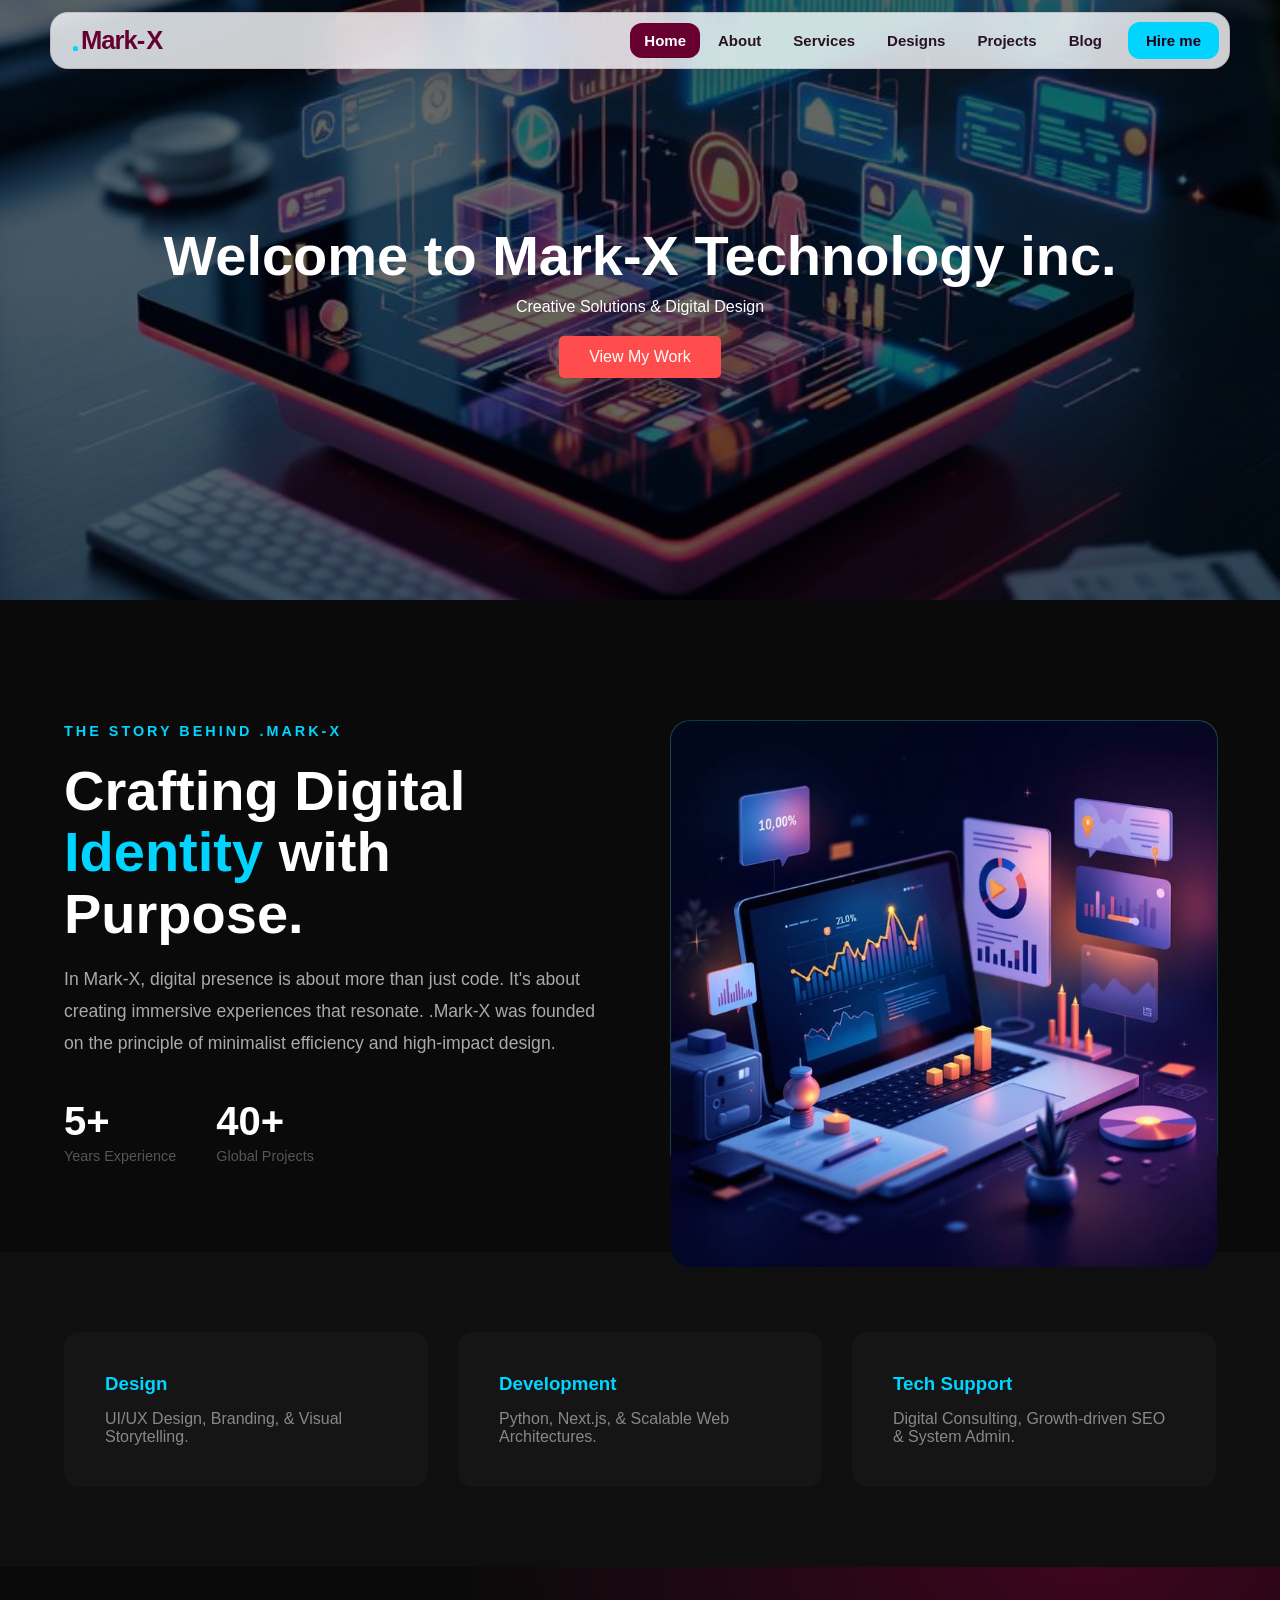
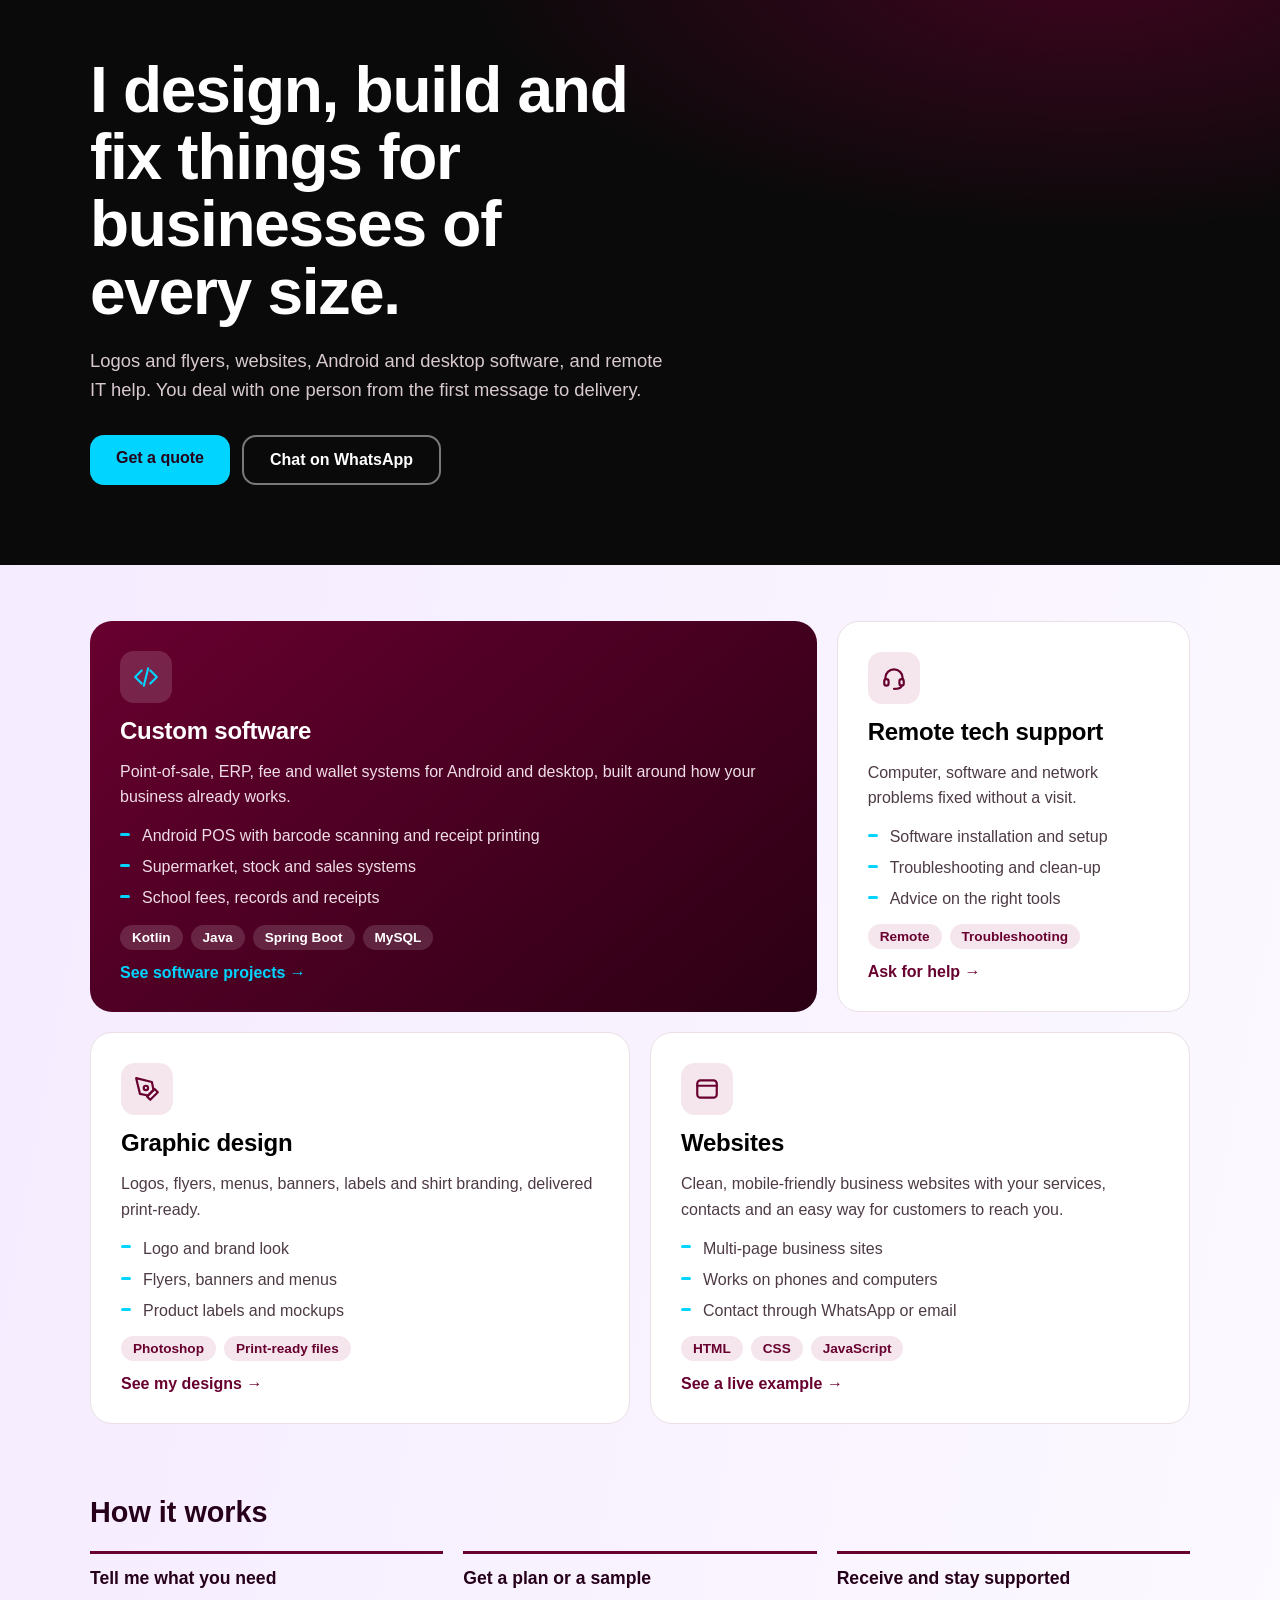
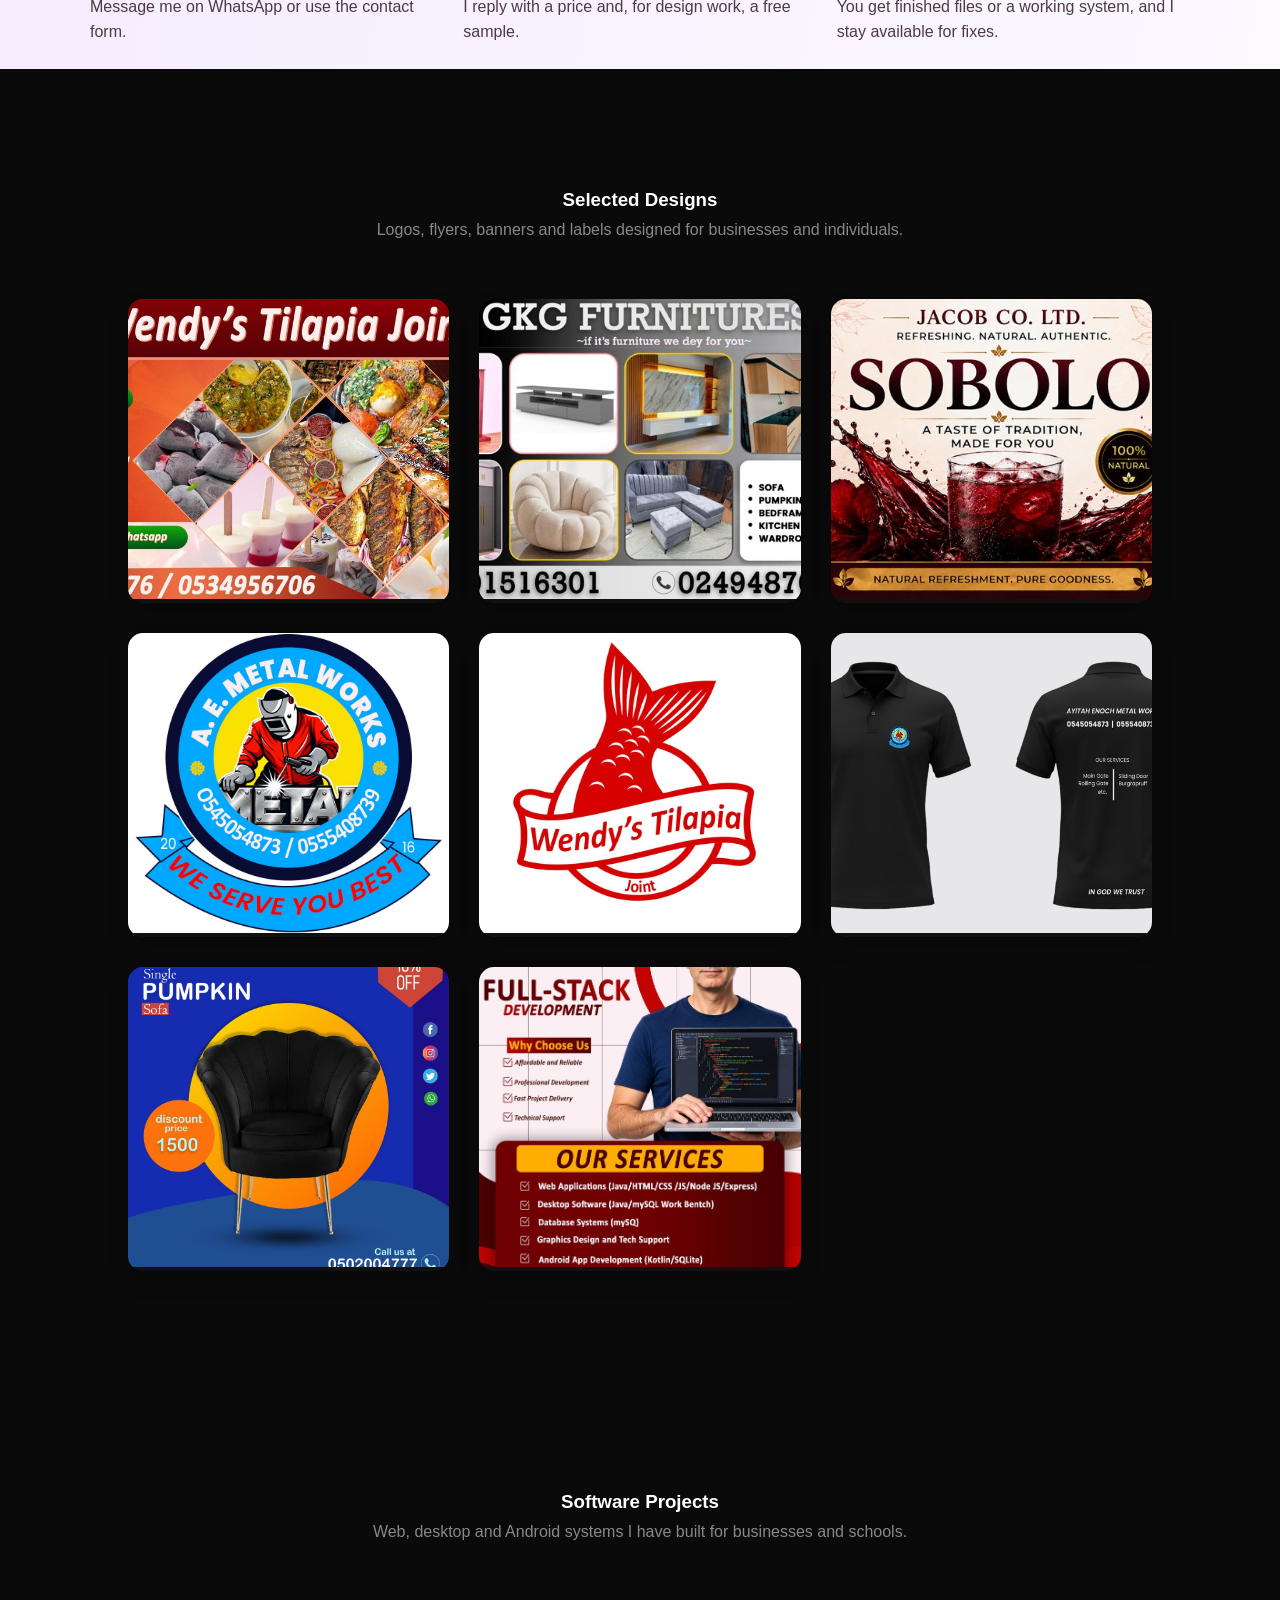
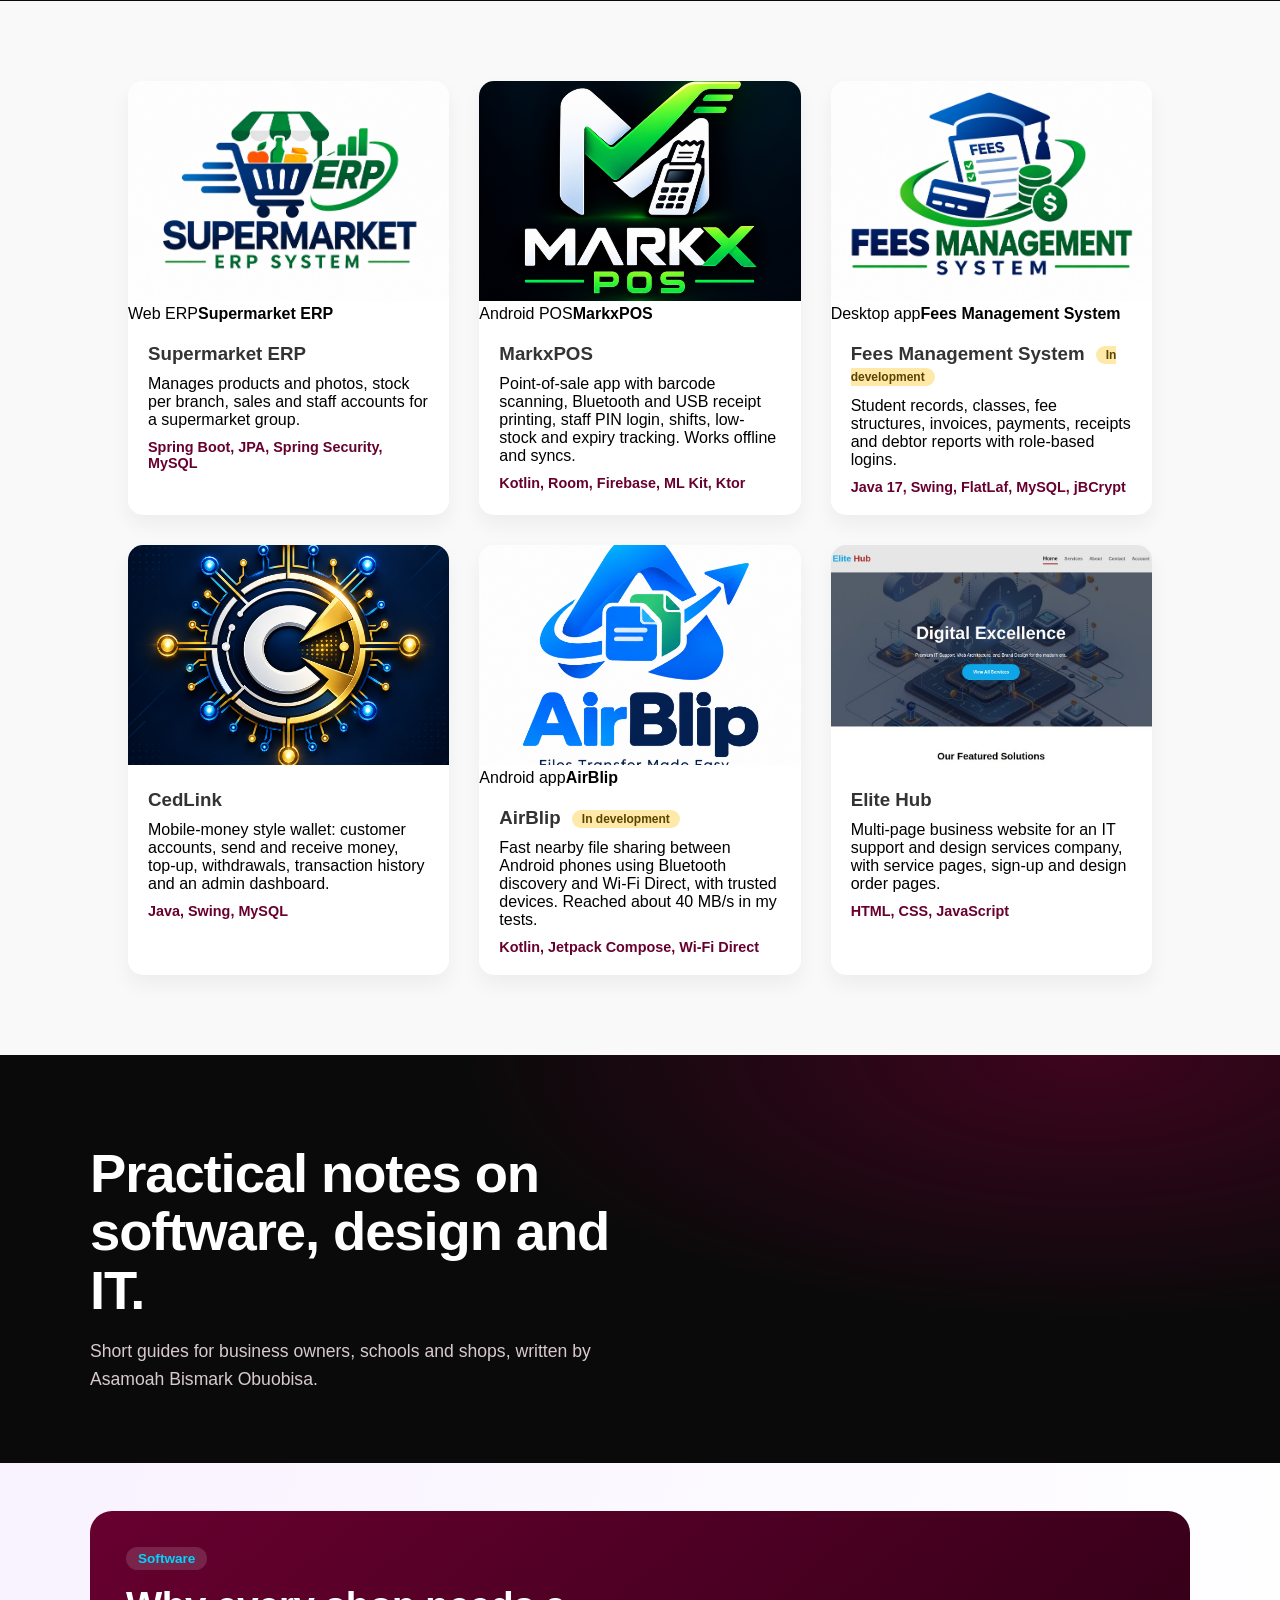
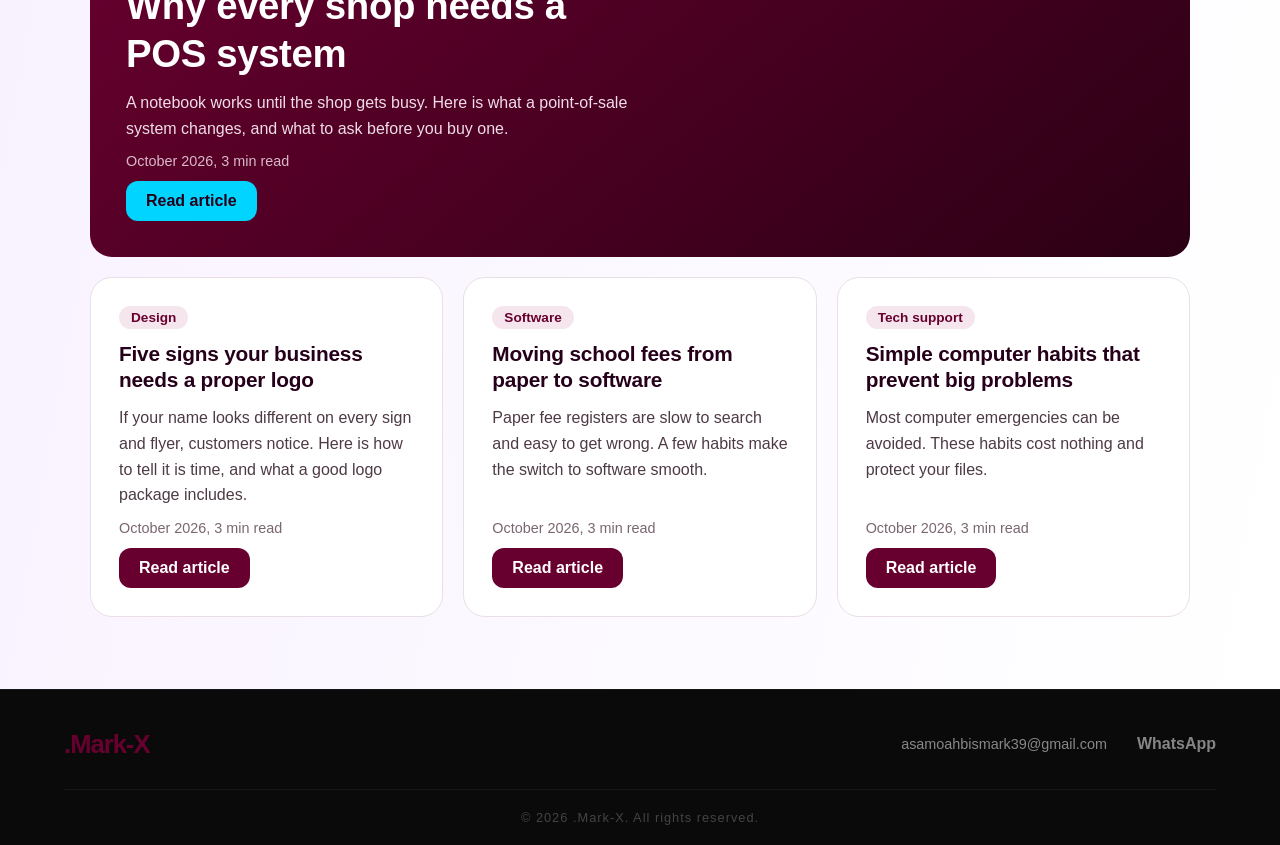
==== index.html @ 9d711a9e "Add Mark-X portfolio site" ====
<!doctype html>
<html lang="en">
  <head>
    <meta charset="UTF-8" />
    <meta name="viewport" content="width=device-width, initial-scale=1.0" />
    <title>Mark-X | Design, Software and Tech Support</title>

    <link rel="stylesheet" href="style.css" />
  </head>
  <body>
    <header>
      <nav class="navbar">
        <a class="brand" href="#top"
          ><span class="dot">.</span>Mark-<span class="x-mark">X</span></a
        >

        <ul class="ul">
          <li><a class="links active" href="#top">Home</a></li>
          <li><a class="links" href="#about">About</a></li>
          <li><a class="links" href="#services">Services</a></li>
          <li><a class="links" href="#designs">Designs</a></li>
          <li><a class="links" href="#projects">Projects</a></li>
          <li><a class="links" href="#blog">Blog</a></li>
          <li><a class="nav-cta" href="hire.html">Hire me</a></li>
        </ul>

        <button class="hamburger" type="button" aria-label="Open menu" aria-expanded="false"><span></span><span></span><span></span></button>
      </nav>
    </header>

    <main>
      <section class="welcome-image" id="top">
        <div class="hero-text">
          <h2>Welcome to Mark-X Technology inc.</h2>
          <p>Creative Solutions & Digital Design</p>
          <a href="#designs" class="btn-main">View My Work</a>
        </div>
      </section>

      <section id="about" class="home-sec reveal">
      <section class="about-hero">
        <div class="about-container">
          <div class="about-text">
            <span class="subheading">The Story Behind .Mark-X</span>
            <h1>Crafting Digital <br /><span>Identity</span> with Purpose.</h1>
            <p>
              In Mark-X, digital presence is about more than just code. It's
              about creating immersive experiences that resonate. .Mark-X was
              founded on the principle of minimalist efficiency and high-impact
              design.
            </p>
            <div class="about-stats">
              <div class="stat">
                <span>5+</span>
                <p>Years Experience</p>
              </div>
              <div class="stat">
                <span>40+</span>
                <p>Global Projects</p>
              </div>
            </div>
          </div>

          <div class="about-visual">
            <div class="visual-box">
              <img src="img/x visuals.jpg" alt="image" />
            </div>
          </div>
        </div>
      </section>

      <section class="expertise">
        <div class="expertise-grid">
          <div class="skill-card">
            <h3>Design</h3>
            <p>UI/UX Design, Branding, & Visual Storytelling.</p>
          </div>
          <div class="skill-card">
            <h3>Development</h3>
            <p>Python, Next.js, & Scalable Web Architectures.</p>
          </div>
          <div class="skill-card">
            <h3>Tech Support</h3>
            <p>Digital Consulting, Growth-driven SEO & System Admin.</p>
          </div>
        </div>
      </section>
    
      </section>

      <section id="services" class="home-sec reveal">
      <section class="svc-hero">
        <div class="svc-hero-in">
          <h1>I design, build and fix things for businesses of every size.</h1>
          <p>Logos and flyers, websites, Android and desktop software, and remote IT help. You deal with one person from the first message to delivery.</p>
          <div class="svc-btns">
            <a class="svc-btn" href="hire.html">Get a quote</a>
            <a class="svc-btn ghost" href="https://wa.me/233545854976">Chat on WhatsApp</a>
          </div>
        </div>
      </section>

      <div class="svc-wrap">
        <section class="svc-grid" aria-label="Services">
        <article class="svc-card big">
          <div class="svc-ico"><svg viewBox="0 0 24 24" aria-hidden="true"><polyline points="8 6 2 12 8 18"/><polyline points="16 6 22 12 16 18"/><line x1="14" y1="4" x2="10" y2="20"/></svg></div>
          <h2>Custom software</h2>
          <p>Point-of-sale, ERP, fee and wallet systems for Android and desktop, built around how your business already works.</p>
          <ul><li>Android POS with barcode scanning and receipt printing</li><li>Supermarket, stock and sales systems</li><li>School fees, records and receipts</li></ul>
          <div class="svc-chips"><span>Kotlin</span><span>Java</span><span>Spring Boot</span><span>MySQL</span></div>
          <a class="svc-link" href="projects.html">See software projects &rarr;</a>
        </article>
        <article class="svc-card slim">
          <div class="svc-ico"><svg viewBox="0 0 24 24" aria-hidden="true"><path d="M4 13v-1a8 8 0 0 1 16 0v1"/><rect x="3" y="13" width="4" height="6" rx="2"/><rect x="17" y="13" width="4" height="6" rx="2"/><path d="M19 19c0 2-3 3-7 3"/></svg></div>
          <h2>Remote tech support</h2>
          <p>Computer, software and network problems fixed without a visit.</p>
          <ul><li>Software installation and setup</li><li>Troubleshooting and clean-up</li><li>Advice on the right tools</li></ul>
          <div class="svc-chips"><span>Remote</span><span>Troubleshooting</span></div>
          <a class="svc-link" href="hire.html">Ask for help &rarr;</a>
        </article>
        <article class="svc-card ">
          <div class="svc-ico"><svg viewBox="0 0 24 24" aria-hidden="true"><path d="M12 19l7-7 3 3-7 7-3-3z"/><path d="M18 13l-1.5-7.5L2 2l3.5 14.5L13 18l5-5z"/><circle cx="11" cy="11" r="2"/></svg></div>
          <h2>Graphic design</h2>
          <p>Logos, flyers, menus, banners, labels and shirt branding, delivered print-ready.</p>
          <ul><li>Logo and brand look</li><li>Flyers, banners and menus</li><li>Product labels and mockups</li></ul>
          <div class="svc-chips"><span>Photoshop</span><span>Print-ready files</span></div>
          <a class="svc-link" href="designs.html">See my designs &rarr;</a>
        </article>
        <article class="svc-card ">
          <div class="svc-ico"><svg viewBox="0 0 24 24" aria-hidden="true"><rect x="3" y="4" width="18" height="16" rx="3"/><line x1="3" y1="9" x2="21" y2="9"/></svg></div>
          <h2>Websites</h2>
          <p>Clean, mobile-friendly business websites with your services, contacts and an easy way for customers to reach you.</p>
          <ul><li>Multi-page business sites</li><li>Works on phones and computers</li><li>Contact through WhatsApp or email</li></ul>
          <div class="svc-chips"><span>HTML</span><span>CSS</span><span>JavaScript</span></div>
          <a class="svc-link" href="projects.html">See a live example &rarr;</a>
        </article>
        </section>

        <section class="svc-steps" aria-labelledby="how">
          <h2 id="how">How it works</h2>
          <ol>
            <li><b>Tell me what you need</b><span>Message me on WhatsApp or use the contact form.</span></li>
            <li><b>Get a plan or a sample</b><span>I reply with a price and, for design work, a free sample.</span></li>
            <li><b>Receive and stay supported</b><span>You get finished files or a working system, and I stay available for fixes.</span></li>
          </ol>
        </section>
      </div>

    
      </section>

      <section id="designs" class="home-sec reveal">
      <section class="portfolio-header">
        <h1>Selected <span>Designs</span></h1>
        <p>
          Logos, flyers, banners and labels designed for businesses and individuals.
        </p>
      </section>

      <section class="portfolio-grid">
        <div class="project-card">
          <div class="project-media">
            <img src="img/work/wendys-flyer.jpg" alt="Wendy's Tilapia Joint menu flyer" />
            <div class="project-overlay">
              <span class="category">Graphics Design</span>
              <h3>Wendy's Tilapia Joint menu flyer</h3>
            </div>
          </div>
        </div>

        <div class="project-card">
          <div class="project-media">
            <img src="img/work/gkg-banner.jpg" alt="GKG Furnitures shop banner" />
            <div class="project-overlay">
              <span class="category">Graphics Design</span>
              <h3>GKG Furnitures shop banner</h3>
            </div>
          </div>
        </div>

        <div class="project-card">
          <div class="project-media">
            <img src="img/work/sobolo-label.jpg" alt="Sobolo drink label" />
            <div class="project-overlay">
              <span class="category">Graphics Design</span>
              <h3>Sobolo drink label</h3>
            </div>
          </div>
        </div>

        <div class="project-card">
          <div class="project-media">
            <img src="img/work/metalworks-logo.jpg" alt="A.E. Metal Works logo" />
            <div class="project-overlay">
              <span class="category">Branding</span>
              <h3>A.E. Metal Works logo</h3>
            </div>
          </div>
        </div>

        <div class="project-card">
          <div class="project-media">
            <img src="img/work/wendys-logo.jpg" alt="Wendy's Tilapia Joint logo" />
            <div class="project-overlay">
              <span class="category">Branding</span>
              <h3>Wendy's Tilapia Joint logo</h3>
            </div>
          </div>
        </div>

        <div class="project-card">
          <div class="project-media">
            <img src="img/work/metalworks-polo.jpg" alt="A.E. Metal Works polo branding" />
            <div class="project-overlay">
              <span class="category">Branding</span>
              <h3>A.E. Metal Works polo branding</h3>
            </div>
          </div>
        </div>

        <div class="project-card">
          <div class="project-media">
            <img src="img/work/sofa-ad.jpg" alt="Single Pumpkin Sofa promo ad" />
            <div class="project-overlay">
              <span class="category">Graphics Design</span>
              <h3>Single Pumpkin Sofa promo ad</h3>
            </div>
          </div>
        </div>

        <div class="project-card">
          <div class="project-media">
            <img src="img/work/markx-flyer.jpg" alt="Mark-X Inc services flyer" />
            <div class="project-overlay">
              <span class="category">Graphics Design</span>
              <h3>Mark-X Inc services flyer</h3>
            </div>
          </div>
        </div>

      </section>
    
      </section>

      <section id="projects" class="home-sec reveal">
      <section class="portfolio-header">
        <h1>Software <span>Projects</span></h1>
        <p>Web, desktop and Android systems I have built for businesses and schools.</p>
      </section>

      <section class="portfolio-container">
        <div class="card-grid">
          <div class="card">
            <div class="card-img"><img src="img/Supermarket ERP Logo.png" alt="Supermarket ERP Logo"><span>Web ERP</span><b>Supermarket ERP</b></div>
            <div class="card-content">
              <h3>Supermarket ERP </h3>
              <p>Manages products and photos, stock per branch, sales and staff accounts for a supermarket group.</p>
              <p class="tech">Spring Boot, JPA, Spring Security, MySQL</p>
            </div>
          </div>

          <div class="card">
            <div class="card-img"><img src="img/MARKX POS PayTech Logo.png" alt="MarkxPOS Logo"><span>Android POS</span><b>MarkxPOS</b></div>
            <div class="card-content">
              <h3>MarkxPOS </h3>
              <p>Point-of-sale app with barcode scanning, Bluetooth and USB receipt printing, staff PIN login, shifts, low-stock and expiry tracking. Works offline and syncs.</p>
              <p class="tech">Kotlin, Room, Firebase, ML Kit, Ktor</p>
            </div>
          </div>

          <div class="card">
            <div class="card-img"><img src="img/Fees Management System Logo.png" alt="Fees Management System Logo"><span>Desktop app</span><b>Fees Management System</b></div>
            <div class="card-content">
              <h3>Fees Management System <span class="status">In development</span></h3>
              <p>Student records, classes, fee structures, invoices, payments, receipts and debtor reports with role-based logins.</p>
              <p class="tech">Java 17, Swing, FlatLaf, MySQL, jBCrypt</p>
            </div>
          </div>

          <div class="card">
            <div class="card-img"><img src="img/CedLink.png" alt="CedLink Project">
            </div>
            <div class="card-content">
              <h3>CedLink </h3>
              <p>Mobile-money style wallet: customer accounts, send and receive money, top-up, withdrawals, transaction history and an admin dashboard.</p>
              <p class="tech">Java, Swing, MySQL</p>
            </div>
          </div>

          <div class="card">
            <div class="card-img"><img src="img/AirBlip File Transfer Logo.png" alt="AirBlip Project"><span>Android app</span><b>AirBlip</b></div>
            <div class="card-content">
              <h3>AirBlip <span class="status">In development</span></h3>
              <p>Fast nearby file sharing between Android phones using Bluetooth discovery and Wi-Fi Direct, with trusted devices. Reached about 40 MB/s in my tests.</p>
              <p class="tech">Kotlin, Jetpack Compose, Wi-Fi Direct</p>
            </div>
          </div>

          <div class="card">
            <div class="card-img"><img src="img/work/elitehub.jpg" alt="Elite Hub website screenshot" /></div>
            <div class="card-content">
              <h3>Elite Hub </h3>
              <p>Multi-page business website for an IT support and design services company, with service pages, sign-up and design order pages.</p>
              <p class="tech">HTML, CSS, JavaScript</p>
            </div>
          </div>

        </div>
      </section>
    
      </section>

      <section id="blog" class="home-sec reveal">
      <section class="b-hero">
        <div class="b-hero-in">
          <h1>Practical notes on software, design and IT.</h1>
          <p>Short guides for business owners, schools and shops, written by Asamoah Bismark Obuobisa.</p>
        </div>
      </section>
      <div class="b-wrap">
        <div class="b-grid">
        <article class="b-post feat">
          <span class="b-cat">Software</span>
          <h2>Why every shop needs a POS system</h2>
          <p class="b-ex">A notebook works until the shop gets busy. Here is what a point-of-sale system changes, and what to ask before you buy one.</p>
          <p class="b-meta">October 2026, 3 min read</p>
          <button class="b-btn" type="button" data-post="p1">Read article</button>
          <div class="b-body" id="p1" hidden>
<p>Counting sales in a notebook works until the shop gets busy. A point-of-sale (POS) system records every sale as it happens, so you stop guessing.</p>
<h3>What it gives you</h3>
<ul><li>Faster checkout, with items scanned or tapped instead of added up by hand.</li><li>Stock that updates by itself, so you know what to reorder.</li><li>Daily and monthly sales reports without adding up receipts at night.</li><li>Fewer mistakes, and a clear record of who sold what.</li></ul>
<h3>What to ask before you buy</h3>
<ul><li>Does it keep working when the internet is down?</li><li>Can it print receipts on the printer you already own?</li><li>Can you export your own data if you ever switch?</li><li>Who do you call when something goes wrong?</li></ul>
<p>A good POS helps you spot small losses that are easy to miss in a notebook.</p>
          </div>
        </article>
        <article class="b-post">
          <span class="b-cat">Design</span>
          <h2>Five signs your business needs a proper logo</h2>
          <p class="b-ex">If your name looks different on every sign and flyer, customers notice. Here is how to tell it is time, and what a good logo package includes.</p>
          <p class="b-meta">October 2026, 3 min read</p>
          <button class="b-btn" type="button" data-post="p2">Read article</button>
          <div class="b-body" id="p2" hidden>
<p>A logo is more than decoration. It is how people recognise you on a signboard, a flyer or a phone screen. You may need a new one if:</p>
<ul><li>Your name is written in a different style on every sign, flyer and post.</li><li>The logo turns blurry when it is printed large.</li><li>It only looks right on a white background.</li><li>Customers cannot tell you apart from the shop next door at a glance.</li><li>You only have a photo of your logo, not the original file.</li></ul>
<h3>What you should receive</h3>
<ul><li>Full-colour, one-colour and reversed (light on dark) versions.</li><li>A PNG with a transparent background for posts and screens.</li><li>A print-ready file for signs, shirts and banners.</li><li>A short note listing your colours and fonts, so everything stays consistent.</li></ul>
          </div>
        </article>
        <article class="b-post">
          <span class="b-cat">Software</span>
          <h2>Moving school fees from paper to software</h2>
          <p class="b-ex">Paper fee registers are slow to search and easy to get wrong. A few habits make the switch to software smooth.</p>
          <p class="b-meta">October 2026, 3 min read</p>
          <button class="b-btn" type="button" data-post="p3">Read article</button>
          <div class="b-body" id="p3" hidden>
<p>Paper registers are hard to search, hard to total, and easy to lose. A fee management system keeps every payment in one place.</p>
<h3>What changes</h3>
<ul><li>Receipts print in seconds with the correct balance.</li><li>You can see who owes, by class and by term.</li><li>Term totals appear without recounting.</li><li>Separate logins mean only the right staff can edit payments.</li></ul>
<h3>Tips for a smooth switch</h3>
<ul><li>Start at the beginning of a term, not in the middle.</li><li>Enter opening balances carefully, and only once.</li><li>Run paper and software side by side for a few weeks.</li><li>Keep backups on a separate drive or cloud account.</li></ul>
          </div>
        </article>
        <article class="b-post">
          <span class="b-cat">Tech support</span>
          <h2>Simple computer habits that prevent big problems</h2>
          <p class="b-ex">Most computer emergencies can be avoided. These habits cost nothing and protect your files.</p>
          <p class="b-meta">October 2026, 3 min read</p>
          <button class="b-btn" type="button" data-post="p4">Read article</button>
          <div class="b-body" id="p4" hidden>
<p>Most computer emergencies are avoidable. These habits cost almost nothing and protect your work.</p>
<ul><li><b>Back up your files.</b> Keep a copy on a separate drive or cloud account, not only on the computer.</li><li><b>Install updates.</b> Windows and your apps fix security problems regularly.</li><li><b>Use strong, different passwords.</b> A password manager makes this easy.</li><li><b>Think before you click.</b> Be careful with email attachments and links from people you do not know.</li><li><b>Avoid cracked software.</b> It is a common way for viruses to get in.</li><li><b>Replace failing hardware early.</b> A slow, noisy hard drive often fails without warning.</li></ul>
<h3>When to ask for help</h3>
<p>If files disappear, the computer restarts on its own, or you see pop-ups you did not expect, stop and get help before you lose more.</p>
          </div>
        </article>
        </div>
      </div>
      <dialog id="post-dialog" class="b-dialog" aria-label="Article">
        <button class="b-close" type="button" aria-label="Close article">&times;</button>
        <div id="post-content"></div>
        <p class="b-cta">Need this for your business? <a href="https://wa.me/233545854976">Message me on WhatsApp</a></p>
      </dialog>
      </section>

    
      </section>
    </main>

    <footer class="small-footer">
      <div class="footer-main">
        <a class="brand" href="#"><span>.</span>Mark-<span>X</span></a>

        <div class="footer-contact">
          <a href="mailto:asamoahbismark39@gmail.com" class="footer-email"
            >asamoahbismark39@gmail.com</a
          >
          <div class="footer-socials">
            <a href="https://wa.me/233545854976">WhatsApp</a>
          </div>
        </div>
      </div>

      <div class="footer-copyright">
        <p>&copy; 2026 .Mark-X. All rights reserved.</p>
      </div>
    </footer>

    <script src="script.js"></script>
  </body>
</html>
---- style.css ----
* {
  padding: 0;
  margin: 0;
}

a {
  text-decoration: none;
}

body {
  font-family: "Segoe UI", Tahoma, Geneva, Verdana, sans-serif;
}

/* ===== Navbar (floating, translucent) ===== */
.navbar {
  position: fixed;
  top: 12px;
  left: 50%;
  transform: translateX(-50%);
  width: min(1180px, calc(100% - 24px));
  box-sizing: border-box;
  display: flex;
  align-items: center;
  justify-content: space-between;
  gap: 16px;
  padding: 9px 10px 9px 20px;
  background: rgba(255, 255, 255, 0.8);
  -webkit-backdrop-filter: blur(14px) saturate(160%);
  backdrop-filter: blur(14px) saturate(160%);
  border: 1px solid rgba(104, 0, 47, 0.14);
  border-radius: 18px;
  box-shadow: 0 10px 30px rgba(30, 0, 15, 0.12);
  z-index: 1000;
}
.brand {
  font-family: "Inter", "Segoe UI", sans-serif;
  font-size: 1.6rem;
  font-weight: 700;
  color: #68002f;
  letter-spacing: -1px;
  display: flex;
  align-items: center;
}
.brand .dot {
  color: #00d4ff;
  font-size: 2rem;
  margin-right: 2px;
}
.brand .x-mark {
  color: #68002f;
  display: inline-block;
  margin-left: 2px;
  transition:
    transform 0.35s cubic-bezier(0.175, 0.885, 0.32, 1.275),
    color 0.3s;
}
.brand:hover .x-mark {
  color: #00b8dc;
  transform: rotate(15deg) scale(1.1);
}
.ul {
  display: flex;
  align-items: center;
  gap: 4px;
  list-style: none;
  margin-left: auto;
}
.links {
  display: block;
  padding: 9px 14px;
  border-radius: 12px;
  font-size: 15px;
  font-weight: 600;
  color: #2a1220;
  transition:
    background 0.2s,
    color 0.2s;
}
.links:hover {
  background: rgba(104, 0, 47, 0.09);
  color: #68002f;
}
.links.active {
  background: #68002f;
  color: #fff;
}
.links:focus-visible,
.nav-cta:focus-visible,
.hamburger:focus-visible {
  outline: 3px solid #00d4ff;
  outline-offset: 2px;
}
.nav-cta {
  display: block;
  margin-left: 8px;
  padding: 10px 18px;
  border-radius: 12px;
  background: #00d4ff;
  color: #26001a;
  font-size: 15px;
  font-weight: 700;
  transition:
    transform 0.2s,
    box-shadow 0.2s;
}
.nav-cta:hover {
  transform: translateY(-1px);
  box-shadow: 0 6px 16px rgba(0, 212, 255, 0.45);
}
.hamburger {
  display: none;
  width: 44px;
  height: 44px;
  border: 0;
  border-radius: 12px;
  background: rgba(104, 0, 47, 0.09);
  cursor: pointer;
  flex-direction: column;
  align-items: center;
  justify-content: center;
  gap: 5px;
  padding: 0;
}
.hamburger span {
  display: block;
  width: 20px;
  height: 2px;
  border-radius: 2px;
  background: #68002f;
  transition:
    transform 0.25s,
    opacity 0.2s;
}
.hamburger.active span:nth-child(1) {
  transform: translateY(7px) rotate(45deg);
}
.hamburger.active span:nth-child(2) {
  opacity: 0;
}
.hamburger.active span:nth-child(3) {
  transform: translateY(-7px) rotate(-45deg);
}
@media (max-width: 900px) {
  body {
    padding-top: 70px;
    margin: 0;
  }
  .hamburger {
    display: flex;
  }
  .ul {
    position: absolute;
    top: calc(100% + 10px);
    left: 0;
    right: 0;
    flex-direction: column;
    align-items: stretch;
    gap: 4px;
    padding: 10px;
    margin: 0;
    display: none;
    background: #fff;
    border: 1px solid rgba(104, 0, 47, 0.14);
    border-radius: 18px;
    box-shadow: 0 18px 40px rgba(30, 0, 15, 0.18);
  }
  .ul.active {
    display: flex;
  }
  .links {
    padding: 13px 14px;
    font-size: 16px;
  }
  .nav-cta {
    margin: 6px 0 0;
    text-align: center;
    padding: 13px 18px;
  }
}

/* main */
main {
  min-height: 100vh;
  background: linear-gradient(to bottom right, #f3e8ff, #ffffff);
}

.welcome-image {
  background-image:
    linear-gradient(rgba(0, 0, 0, 0.6), rgba(0, 0, 0, 0.6)),
    url("img/bgimage.jpg");
  background-size: cover;
  background-position: center;
  height: 600px;
  display: flex;
  align-items: center;
  justify-content: center;
  text-align: center;
  color: white;
}

.hero-text h2 {
  font-size: 3.5rem;
  margin-bottom: 10px;
}

.btn-main {
  display: inline-block;
  margin-top: 20px;
  padding: 12px 30px;
  background: #ff4d4d;
  color: white;
  text-decoration: none;
  border-radius: 5px;
  transition: 0.3s;
}

.portfolio-container {
  padding: 80px 10%;
  background: #f9f9f9;
}

.section-title {
  text-align: center;
  margin-bottom: 50px;
  font-size: 2.5rem;
}

.card-grid {
  display: grid;
  grid-template-columns: repeat(auto-fit, minmax(300px, 1fr));
  gap: 30px;
}

.card {
  background: white;
  border-radius: 15px;
  overflow: hidden;
  box-shadow: 0 10px 20px rgba(0, 0, 0, 0.05);
  transition:
    transform 0.3s ease,
    box-shadow 0.3s ease;
}

.card:hover {
  transform: translateY(-10px);
  box-shadow: 0 15px 30px rgba(0, 0, 0, 0.15);
}

.card-img img {
  width: 100%;
  height: 220px;
  object-fit: cover;
}

.card-content {
  padding: 20px;
}

.card-content h3 {
  margin-bottom: 10px;
  color: #333;
}

.card-link {
  text-decoration: none;
  color: #ff4d4d;
  font-weight: bold;
  display: inline-block;
  margin-top: 15px;
}

/* About Page*/
.about-hero {
  padding: 120px 5% 80px;
  background: #0a0a0a;
  color: white;
}

.about-container {
  max-width: 1200px;
  margin: 0 auto;
  display: grid;
  grid-template-columns: 1fr 1fr;
  gap: 60px;
  align-items: center;
}

.subheading {
  color: #00d4ff;
  text-transform: uppercase;
  letter-spacing: 3px;
  font-weight: 700;
  font-size: 0.9rem;
}

.about-text h1 {
  font-size: 3.5rem;
  margin: 20px 0;
  line-height: 1.1;
}

.about-text h1 span {
  color: #00d4ff;
}

.about-text p {
  color: #aaa;
  line-height: 1.8;
  font-size: 1.1rem;
}

.about-stats {
  display: flex;
  gap: 40px;
  margin-top: 40px;
}

.stat span {
  display: block;
  font-size: 2.5rem;
  font-weight: 800;
  color: #fff;
}

.stat p {
  font-size: 0.9rem;
  color: #555;
}

.visual-box {
  width: 100%;
  height: 450px;
  background: linear-gradient(45deg, #111, #222);
  border: 1px solid rgba(0, 212, 255, 0.2);
  border-radius: 20px;
  position: relative;
}
.visual-box img {
  width: 700px;
  height: 450px;
  border-radius: 20px;
}

.visual-box::after {
  content: "X";
  position: absolute;
  top: 50%;
  left: 50%;
  transform: translate(-50%, -50%);
  font-size: 15rem;
  color: rgba(0, 212, 255, 0.03);
  font-weight: 900;
}

.expertise {
  padding: 80px 5%;
  background: #0f0f0f;
}

.expertise-grid {
  max-width: 1200px;
  margin: 0 auto;
  display: grid;
  grid-template-columns: repeat(auto-fit, minmax(300px, 1fr));
  gap: 30px;
}

.skill-card {
  background: #151515;
  padding: 40px;
  border-radius: 15px;
  border: 1px solid transparent;
  transition: 0.3s;
}

.skill-card:hover {
  border-color: #00d4ff;
  transform: translateY(-5px);
}

.skill-card h3 {
  color: #00d4ff;
  margin-bottom: 15px;
}

.skill-card p {
  color: #888;
}

@media (max-width: 992px) {
  .about-container {
    grid-template-columns: 1fr;
    text-align: center;
  }
  .about-stats {
    justify-content: center;
  }
  .about-text h1 {
    font-size: 2.5rem;
  }
}

/* Services */
.services-header {
  text-align: center;
  padding: 120px 5% 40px;
  background: #0a0a0a;
  color: #68002f;
}

.bento-grid {
  display: grid;
  grid-template-columns: repeat(3, 1fr);
  grid-auto-rows: minmax(280px, auto);
  gap: 20px;
  padding: 0 10% 100px;
  background: #0a0a0a;
  max-width: 1400px;
  margin: 0 auto;
}

.service-item {
  background: #111;
  border: 1px solid rgba(255, 255, 255, 0.05);
  border-radius: 30px;
  padding: 40px;
  position: relative;
  transition: all 0.4s cubic-bezier(0.23, 1, 0.32, 1);
  display: flex;
  flex-direction: column;
  justify-content: space-between;
}

.service-item.featured {
  grid-row: span 2;
}

.service-item.wide {
  grid-column: span 2;
  flex-direction: row;
  align-items: center;
  gap: 30px;
}

.service-item .icon {
  font-size: 2.5rem;
  color: #00d4ff;
  margin-bottom: 20px;
}

.service-item h2 {
  color: #fff;
  font-size: 1.6rem;
  margin-bottom: 10px;
}

.service-item p {
  color: #777;
  line-height: 1.6;
  font-size: 0.95rem;
}

.tag {
  align-self: flex-start;
  background: rgba(0, 212, 255, 0.1);
  color: #00d4ff;
  padding: 5px 15px;
  border-radius: 20px;
  font-size: 0.75rem;
  font-weight: 700;
  text-transform: uppercase;
  margin-top: 20px;
}

.service-item:hover {
  background: #161616;
  border-color: rgba(0, 212, 255, 0.4);
  transform: scale(0.98);
}

@media (max-width: 992px) {
  .bento-grid {
    grid-template-columns: repeat(2, 1fr);
    padding: 0 5% 80px;
  }
}

@media (max-width: 768px) {
  .bento-grid {
    grid-template-columns: 1fr;
  }
  .service-item.featured,
  .service-item.wide {
    grid-row: span 1;
    grid-column: span 1;
    flex-direction: column;
  }
}

/* --- Portfolio --- */
.portfolio-header {
  text-align: center;
  padding: 120px 5% 60px;
  background: #0a0a0a;
  color: white;
}

.portfolio-header p {
  color: #888;
  margin-top: 10px;
}

.portfolio-grid {
  display: grid;
  grid-template-columns: repeat(3, 1fr);
  gap: 30px;
  padding: 0 10% 100px;
  background: #0a0a0a;
}

.project-card {
  position: relative;
  border-radius: 15px;
  overflow: hidden;
  background: #111;
  box-shadow: 0 10px 20px rgba(0, 0, 0, 0.2);
}

.project-media {
  width: 100%;
  height: 100%;
  position: relative;
}

.project-media img {
  width: 100%;
  height: 300px;
  object-fit: cover;
  transition: transform 0.4s ease;
}

.project-overlay {
  position: absolute;
  inset: 0;
  background: rgba(0, 0, 0, 0.85);
  display: flex;
  flex-direction: column;
  justify-content: flex-end;
  padding: 30px;
  opacity: 0;
  transition: opacity 0.4s ease;
}

.project-card:hover .project-overlay {
  opacity: 1;
}

.project-card:hover img {
  transform: scale(1.05);
}

.project-overlay .category {
  color: #00d4ff;
  font-weight: 700;
  font-size: 0.8rem;
  letter-spacing: 2px;
  text-transform: uppercase;
}

.project-overlay h3 {
  color: #fff;
  margin: 10px 0 20px;
  font-size: 1.4rem;
}

.view-btn {
  color: #fff;
  text-decoration: none;
  font-weight: 600;
  border-bottom: 2px solid #00d4ff;
  padding-bottom: 5px;
}

@media (max-width: 992px) {
  .portfolio-grid {
    grid-template-columns: repeat(2, 1fr);
    padding: 0 5% 80px;
  }
  .project-media img {
    height: 250px;
  }
}

@media (max-width: 600px) {
  .portfolio-grid {
    grid-template-columns: 1fr;
  }
}

/* --- Blog Page --- */
.blog-header {
  text-align: center;
  padding: 120px 5% 40px;
  background: #0a0a0a;
}

.featured-blog {
  padding: 0 10% 80px;
  background: #0a0a0a;
}

.featured-card {
  display: flex;
  background: #111;
  border-radius: 24px;
  overflow: hidden;
  border: 1px solid rgba(255, 255, 255, 0.05);
}

.featured-img {
  flex: 1.2;
}

.featured-img img {
  width: 100%;
  height: 100%;
  object-fit: cover;
}
.featured-content {
  flex: 1;
  padding: 60px;
  display: flex;
  flex-direction: column;
  justify-content: center;
}

.blog-grid {
  display: grid;
  grid-template-columns: repeat(auto-fit, minmax(320px, 1fr));
  gap: 30px;
  padding: 0 10% 100px;
  background: #0a0a0a;
}

.post-card {
  background: #111;
  border-radius: 20px;
  overflow: hidden;
  border: 1px solid rgba(255, 255, 255, 0.05);
  transition: all 0.4s cubic-bezier(0.25, 1, 0.5, 1);
}

.post-card:hover {
  transform: translateY(-8px);
  border-color: #00d4ff;
  box-shadow: 0 20px 40px rgba(0, 212, 255, 0.1);
}

.post-img img {
  width: 100%;
  height: 220px;
  object-fit: cover;
  filter: grayscale(20%);
  transition: 0.4s;
}

.post-card:hover .post-img img {
  filter: grayscale(0%);
}

.post-content {
  padding: 25px;
}

.post-content h3 {
  color: #fff;
  margin: 10px 0;
  font-size: 1.4rem;
}

.post-content p {
  color: #888;
  font-size: 0.95rem;
  line-height: 1.6;
}

.date,
.tag {
  color: #00d4ff;
  text-transform: uppercase;
  font-size: 0.75rem;
  letter-spacing: 2px;
  font-weight: 700;
}

@media (max-width: 992px) {
  .featured-card {
    flex-direction: column;
  }

  .featured-content {
    padding: 40px;
  }

  .blog-header h1 {
    font-size: 2.5rem;
  }
}

/* --- Contact Page Styling --- */
.contact-hero {
  padding: 120px 10% 100px;
  background: #0a0a0a;
  color: white;
  min-height: 90vh;
  display: flex;
  align-items: center;
}

.contact-container {
  display: grid;
  grid-template-columns: 1fr 1fr;
  gap: 80px;
  max-width: 1200px;
  margin: 0 auto;
  width: 100%;
}

.contact-info h1 {
  font-size: 3.5rem;
  line-height: 1.1;
  margin: 20px 0;
}

.contact-info h1 span {
  color: #00d4ff;
}

.info-items {
  margin: 40px 0;
}

.item {
  margin-bottom: 25px;
}

.item h4 {
  color: #555;
  text-transform: uppercase;
  font-size: 0.8rem;
  letter-spacing: 2px;
}

.item a,
.item p {
  color: #fff;
  font-size: 1.2rem;
  text-decoration: none;
  margin-top: 5px;
  display: block;
}

/* --- Form Styling --- */
.contact-form-wrapper {
  background: #111;
  padding: 40px;
  border-radius: 30px;
  border: 1px solid rgba(255, 255, 255, 0.05);
}

.form-group {
  margin-bottom: 20px;
}

.form-group label {
  display: block;
  color: #888;
  font-size: 0.85rem;
  margin-bottom: 8px;
}

.form-group input,
.form-group select,
.form-group textarea {
  width: 100%;
  background: rgba(255, 255, 255, 0.03);
  border: 1px solid rgba(255, 255, 255, 0.1);
  padding: 12px 15px;
  color: #fff;
  border-radius: 10px;
  outline: none;
  transition: 0.3s;
}

.form-group input:focus,
.form-group textarea:focus {
  border-color: #00d4ff;
  background: rgba(255, 255, 255, 0.07);
}

.submit-btn {
  width: 100%;
  padding: 15px;
  background: #00d4ff;
  border: none;
  border-radius: 10px;
  color: #000;
  font-weight: 700;
  cursor: pointer;
  transition: 0.3s;
  margin-top: 10px;
}

.submit-btn:hover {
  box-shadow: 0 0 20px rgba(0, 212, 255, 0.4);
  transform: translateY(-2px);
}

/* --- Mobile Responsiveness --- */
@media (max-width: 992px) {
  .contact-container {
    grid-template-columns: 1fr;
    gap: 60px;
  }
  .contact-info h1 {
    font-size: 2.5rem;
  }
}

/* footer */
.small-footer {
  background-color: #0a0a0a;
  padding: 40px 5% 20px;
  border-top: 1px solid rgba(255, 255, 255, 0.05);
  display: flex;
  flex-direction: column;
  gap: 30px;
}

.footer-main {
  display: flex;
  justify-content: space-between;
  align-items: center;
  max-width: 1200px;
  width: 100%;
  margin: 0 auto;
}

.footer-contact {
  display: flex;
  align-items: center;
  gap: 30px;
}

.footer-email {
  color: #888;
  text-decoration: none;
  font-size: 0.9rem;
  transition: 0.3s;
}

.footer-email:hover {
  color: #00d4ff;
}

.footer-socials {
  display: flex;
  gap: 15px;
}

.footer-socials a {
  color: #fff;
  text-decoration: none;
  font-weight: 700;
  opacity: 0.5;
  transition: 0.3s;
}

.footer-socials a:hover {
  opacity: 1;
  color: #00d4ff;
}

.footer-copyright {
  text-align: center;
  border-top: 1px solid rgba(255, 255, 255, 0.05);
  padding-top: 20px;
}

.footer-copyright p {
  color: #444;
  font-size: 0.8rem;
  letter-spacing: 1px;
}

@media (max-width: 768px) {
  .footer-main {
    flex-direction: column;
    gap: 20px;
    text-align: center;
  }
  .footer-contact {
    flex-direction: column;
    gap: 15px;
  }
}

/* Software projects page */
.card-tag {
  height: 220px;
  display: flex;
  flex-direction: column;
  justify-content: flex-end;
  gap: 6px;
  padding: 20px;
  background: linear-gradient(135deg, #68002f, #2b0014);
  color: #fff;
}
.card-tag span {
  font-size: 0.9rem;
  opacity: 0.8;
}
.card-tag b {
  font-size: 1.5rem;
  line-height: 1.15;
}
.card .tech {
  font-size: 0.9rem;
  color: #68002f;
  font-weight: 600;
  margin-top: 10px;
}
.card .status {
  font-size: 0.75rem;
  font-weight: 600;
  background: #ffe9a8;
  color: #5a4300;
  border-radius: 999px;
  padding: 2px 10px;
  margin-left: 6px;
  vertical-align: middle;
}

/* ===== Services page ===== */
.svc-main {
  background: #faf7f9;
  min-height: 100vh;
  padding-bottom: 72px;
}
.svc-hero {
  background:
    radial-gradient(
      900px 380px at 85% 0%,
      rgba(104, 0, 47, 0.55),
      transparent 70%
    ),
    #0a0a0a;
  color: #fff;
  padding: 150px 6% 80px;
}
.svc-hero-in {
  max-width: 1100px;
  margin: 0 auto;
}
.svc-hero h1 {
  font-size: clamp(2.2rem, 5.5vw, 4rem);
  line-height: 1.05;
  letter-spacing: -0.02em;
  max-width: 16ch;
  margin-bottom: 20px;
}
.svc-hero p {
  font-size: 1.15rem;
  line-height: 1.6;
  color: #d8c9d1;
  max-width: 56ch;
  margin-bottom: 30px;
}
.svc-btns {
  display: flex;
  flex-wrap: wrap;
  gap: 12px;
}
.svc-btn {
  display: inline-block;
  padding: 14px 26px;
  border-radius: 14px;
  font-weight: 700;
  font-size: 1rem;
  background: #00d4ff;
  color: #26001a;
  transition: transform 0.2s;
}
.svc-btn:hover {
  transform: translateY(-2px);
}
.svc-btn.ghost {
  background: transparent;
  color: #fff;
  border: 2px solid rgba(255, 255, 255, 0.45);
}
.svc-wrap {
  max-width: 1100px;
  margin: 0 auto;
  padding: 0 6%;
}
.svc-grid {
  display: grid;
  grid-template-columns: repeat(6, 1fr);
  gap: 20px;
  padding: 56px 0 24px;
}
.svc-card {
  grid-column: span 3;
  background: #fff;
  border: 1px solid #eadfe5;
  border-radius: 22px;
  padding: 30px;
  display: flex;
  flex-direction: column;
  gap: 14px;
  transition:
    transform 0.25s,
    box-shadow 0.25s;
}
.svc-card:hover {
  transform: translateY(-4px);
  box-shadow: 0 18px 40px rgba(104, 0, 47, 0.12);
}
.svc-card.big {
  grid-column: span 4;
  background: linear-gradient(140deg, #68002f, #2b0014);
  color: #fff;
  border: 0;
}
.svc-card.slim {
  grid-column: span 2;
}
.svc-ico {
  width: 52px;
  height: 52px;
  border-radius: 14px;
  background: #f5e6ee;
  color: #68002f;
  display: grid;
  place-items: center;
}
.svc-card.big .svc-ico {
  background: rgba(255, 255, 255, 0.14);
  color: #00d4ff;
}
.svc-ico svg {
  width: 26px;
  height: 26px;
  fill: none;
  stroke: currentColor;
  stroke-width: 2;
  stroke-linecap: round;
  stroke-linejoin: round;
}
.svc-card h2 {
  font-size: 1.5rem;
  letter-spacing: -0.01em;
}
.svc-card p {
  line-height: 1.6;
  color: #4d3a45;
}
.svc-card.big p,
.svc-card.big li {
  color: #f0dde7;
}
.svc-card ul {
  list-style: none;
  display: grid;
  gap: 8px;
  padding: 0;
}
.svc-card li {
  padding-left: 22px;
  position: relative;
  color: #4d3a45;
  line-height: 1.45;
}
.svc-card li::before {
  content: "";
  position: absolute;
  left: 0;
  top: 0.55em;
  width: 10px;
  height: 3px;
  border-radius: 2px;
  background: #00d4ff;
}
.svc-chips {
  display: flex;
  flex-wrap: wrap;
  gap: 8px;
  margin-top: auto;
}
.svc-chips span {
  font-size: 0.85rem;
  font-weight: 600;
  padding: 5px 12px;
  border-radius: 999px;
  background: #f5e6ee;
  color: #68002f;
}
.svc-card.big .svc-chips span {
  background: rgba(255, 255, 255, 0.14);
  color: #fff;
}
.svc-link {
  font-weight: 700;
  color: #68002f;
}
.svc-card.big .svc-link {
  color: #00d4ff;
}
.svc-link:hover {
  text-decoration: underline;
}
.svc-steps {
  padding: 48px 0 24px;
}
.svc-steps h2 {
  font-size: 1.8rem;
  margin-bottom: 22px;
  color: #26001a;
}
.svc-steps ol {
  list-style: none;
  display: grid;
  grid-template-columns: repeat(3, 1fr);
  gap: 20px;
  padding: 0;
}
.svc-steps li {
  border-top: 3px solid #68002f;
  padding-top: 14px;
}
.svc-steps b {
  display: block;
  font-size: 1.1rem;
  color: #26001a;
  margin-bottom: 6px;
}
.svc-steps span {
  color: #4d3a45;
  line-height: 1.55;
}
.svc-cta {
  margin: 48px 0 0;
  background: #0a0a0a;
  color: #fff;
  border-radius: 26px;
  padding: 42px;
  display: flex;
  flex-wrap: wrap;
  gap: 20px;
  align-items: center;
  justify-content: space-between;
}
.svc-cta h2 {
  font-size: 1.7rem;
  max-width: 20ch;
}
@media (max-width: 900px) {
  .svc-card,
  .svc-card.big,
  .svc-card.slim {
    grid-column: span 6;
  }
  .svc-steps ol {
    grid-template-columns: 1fr;
  }
  .svc-hero {
    padding-top: 130px;
  }
  .svc-cta {
    padding: 30px;
  }
}

/* ===== Home page: single-page scroll ===== */
html {
  scroll-behavior: smooth;
}
.home-sec {
  scroll-margin-top: 84px;
}
.js .reveal {
  opacity: 0;
  transform: translateY(28px);
  transition:
    opacity 0.7s ease,
    transform 0.7s ease;
}
.js .reveal.in {
  opacity: 1;
  transform: none;
}
.home-sec .svc-hero {
  padding-top: 90px;
}
@media (prefers-reduced-motion: reduce) {
  html {
    scroll-behavior: auto;
  }
  .js .reveal {
    opacity: 1;
    transform: none;
    transition: none;
  }
}

/* ===== Blog ===== */
.b-main {
  background: #faf7f9;
  min-height: 100vh;
}
.b-hero {
  background:
    radial-gradient(
      900px 380px at 85% 0%,
      rgba(104, 0, 47, 0.55),
      transparent 70%
    ),
    #0a0a0a;
  color: #fff;
  padding: 150px 6% 70px;
}
.home-sec .b-hero {
  padding-top: 90px;
}
.b-hero-in {
  max-width: 1100px;
  margin: 0 auto;
}
.b-hero h1 {
  font-size: clamp(2rem, 5vw, 3.4rem);
  line-height: 1.08;
  letter-spacing: -0.02em;
  max-width: 18ch;
  margin-bottom: 16px;
}
.b-hero p {
  font-size: 1.1rem;
  line-height: 1.6;
  color: #d8c9d1;
  max-width: 56ch;
}
.b-wrap {
  max-width: 1100px;
  margin: 0 auto;
  padding: 48px 6% 72px;
}
.b-grid {
  display: grid;
  grid-template-columns: repeat(3, 1fr);
  gap: 20px;
}
.b-post {
  background: #fff;
  border: 1px solid #eadfe5;
  border-radius: 22px;
  padding: 28px;
  display: flex;
  flex-direction: column;
  gap: 12px;
  transition:
    transform 0.25s,
    box-shadow 0.25s;
}
.b-post:hover {
  transform: translateY(-4px);
  box-shadow: 0 18px 40px rgba(104, 0, 47, 0.12);
}
.b-post.feat {
  grid-column: span 3;
  background: linear-gradient(140deg, #68002f, #2b0014);
  color: #fff;
  border: 0;
  padding: 36px;
}
.b-post.feat h2 {
  font-size: clamp(1.6rem, 3.2vw, 2.4rem);
  max-width: 24ch;
}
.b-cat {
  align-self: flex-start;
  font-size: 0.85rem;
  font-weight: 700;
  padding: 4px 12px;
  border-radius: 999px;
  background: #f5e6ee;
  color: #68002f;
}
.b-post.feat .b-cat {
  background: rgba(255, 255, 255, 0.14);
  color: #00d4ff;
}
.b-post h2 {
  font-size: 1.3rem;
  line-height: 1.25;
  letter-spacing: -0.01em;
  color: #26001a;
}
.b-post.feat h2 {
  color: #fff;
}
.b-ex {
  line-height: 1.6;
  color: #4d3a45;
}
.b-post.feat .b-ex {
  color: #f0dde7;
  max-width: 60ch;
}
.b-meta {
  font-size: 0.9rem;
  color: #7a6671;
  margin-top: auto;
}
.b-post.feat .b-meta {
  color: #d8b9c8;
}
.b-btn {
  align-self: flex-start;
  border: 0;
  cursor: pointer;
  font: inherit;
  font-weight: 700;
  padding: 11px 20px;
  border-radius: 12px;
  background: #68002f;
  color: #fff;
  transition: transform 0.2s;
}
.b-post.feat .b-btn {
  background: #00d4ff;
  color: #26001a;
}
.b-btn:hover {
  transform: translateY(-1px);
}
.b-btn:focus-visible,
.b-close:focus-visible {
  outline: 3px solid #00d4ff;
  outline-offset: 2px;
}
.b-dialog {
  box-sizing: border-box;
  margin: auto;
  border: 0;
  border-radius: 24px;
  padding: 36px 32px 28px;
  width: min(720px, 92vw);
  max-height: 88vh;
  overflow: auto;
  color: #26001a;
  box-shadow: 0 30px 80px rgba(0, 0, 0, 0.4);
}
.b-dialog::backdrop {
  background: rgba(10, 0, 6, 0.7);
}
.b-close {
  position: absolute;
  top: 14px;
  right: 14px;
  width: 40px;
  height: 40px;
  border: 0;
  border-radius: 12px;
  background: #f5e6ee;
  color: #68002f;
  font-size: 1.6rem;
  line-height: 1;
  cursor: pointer;
}
#post-content h2 {
  font-size: 1.7rem;
  line-height: 1.2;
  margin: 6px 40px 6px 0;
}
#post-content .b-meta {
  margin: 0 0 18px;
}
#post-content p,
#post-content li {
  line-height: 1.7;
  font-size: 1.05rem;
  color: #3d2a35;
}
#post-content p {
  margin-bottom: 14px;
}
#post-content h3 {
  margin: 20px 0 8px;
  font-size: 1.15rem;
}
#post-content ul {
  padding-left: 22px;
  margin-bottom: 14px;
  display: grid;
  gap: 6px;
}
.b-cta {
  margin-top: 22px;
  padding-top: 18px;
  border-top: 1px solid #eadfe5;
  font-weight: 600;
}
.b-cta a {
  color: #68002f;
  text-decoration: underline;
}
@media (max-width: 900px) {
  .b-grid {
    grid-template-columns: 1fr;
  }
  .b-post.feat {
    grid-column: span 1;
  }
  .b-hero {
    padding-top: 130px;
  }
}

/* Mobile fix: keep About image from widening the page */
.about-container > * {
  min-width: 0;
}
.about-visual img,
.visual-box img {
  max-width: 100%;
  height: auto;
}
@media (max-width: 992px) {
  .about-container {
    grid-template-columns: minmax(0, 1fr);
  }
}

/* Hire page */
.hire-wa {
  display: inline-block;
  padding: 11px 20px;
  border-radius: 12px;
  background: #00d4ff;
  color: #26001a;
  font-weight: 700;
}
.form-status {
  margin-top: 14px;
  font-weight: 600;
  min-height: 1.4em;
}
.form-status.ok {
  color: #9be7a8;
}
.form-status.err {
  color: #ffb4b4;
}
.submit-btn:disabled {
  opacity: 0.6;
  cursor: wait;
}
.contact-form input,
.contact-form select,
.contact-form textarea,
.contact-form .submit-btn {
  box-sizing: border-box;
  width: 100%;
}
.info-items .item a.hire-wa {
  display: inline-block;
  width: auto;
  padding: 11px 20px;
  border-radius: 12px;
  background: #00d4ff;
  color: #26001a;
  font-weight: 700;
}

/* Dropdown fix: the option list was white text on a white background */
.form-group select,
.contact-form select {
  color-scheme: dark;
}
.form-group select option,
.contact-form select option {
  background: #111;
  color: #fff;
}
.form-group select option:checked,
.contact-form select option:checked {
  background: #00d4ff;
  color: #000;
}
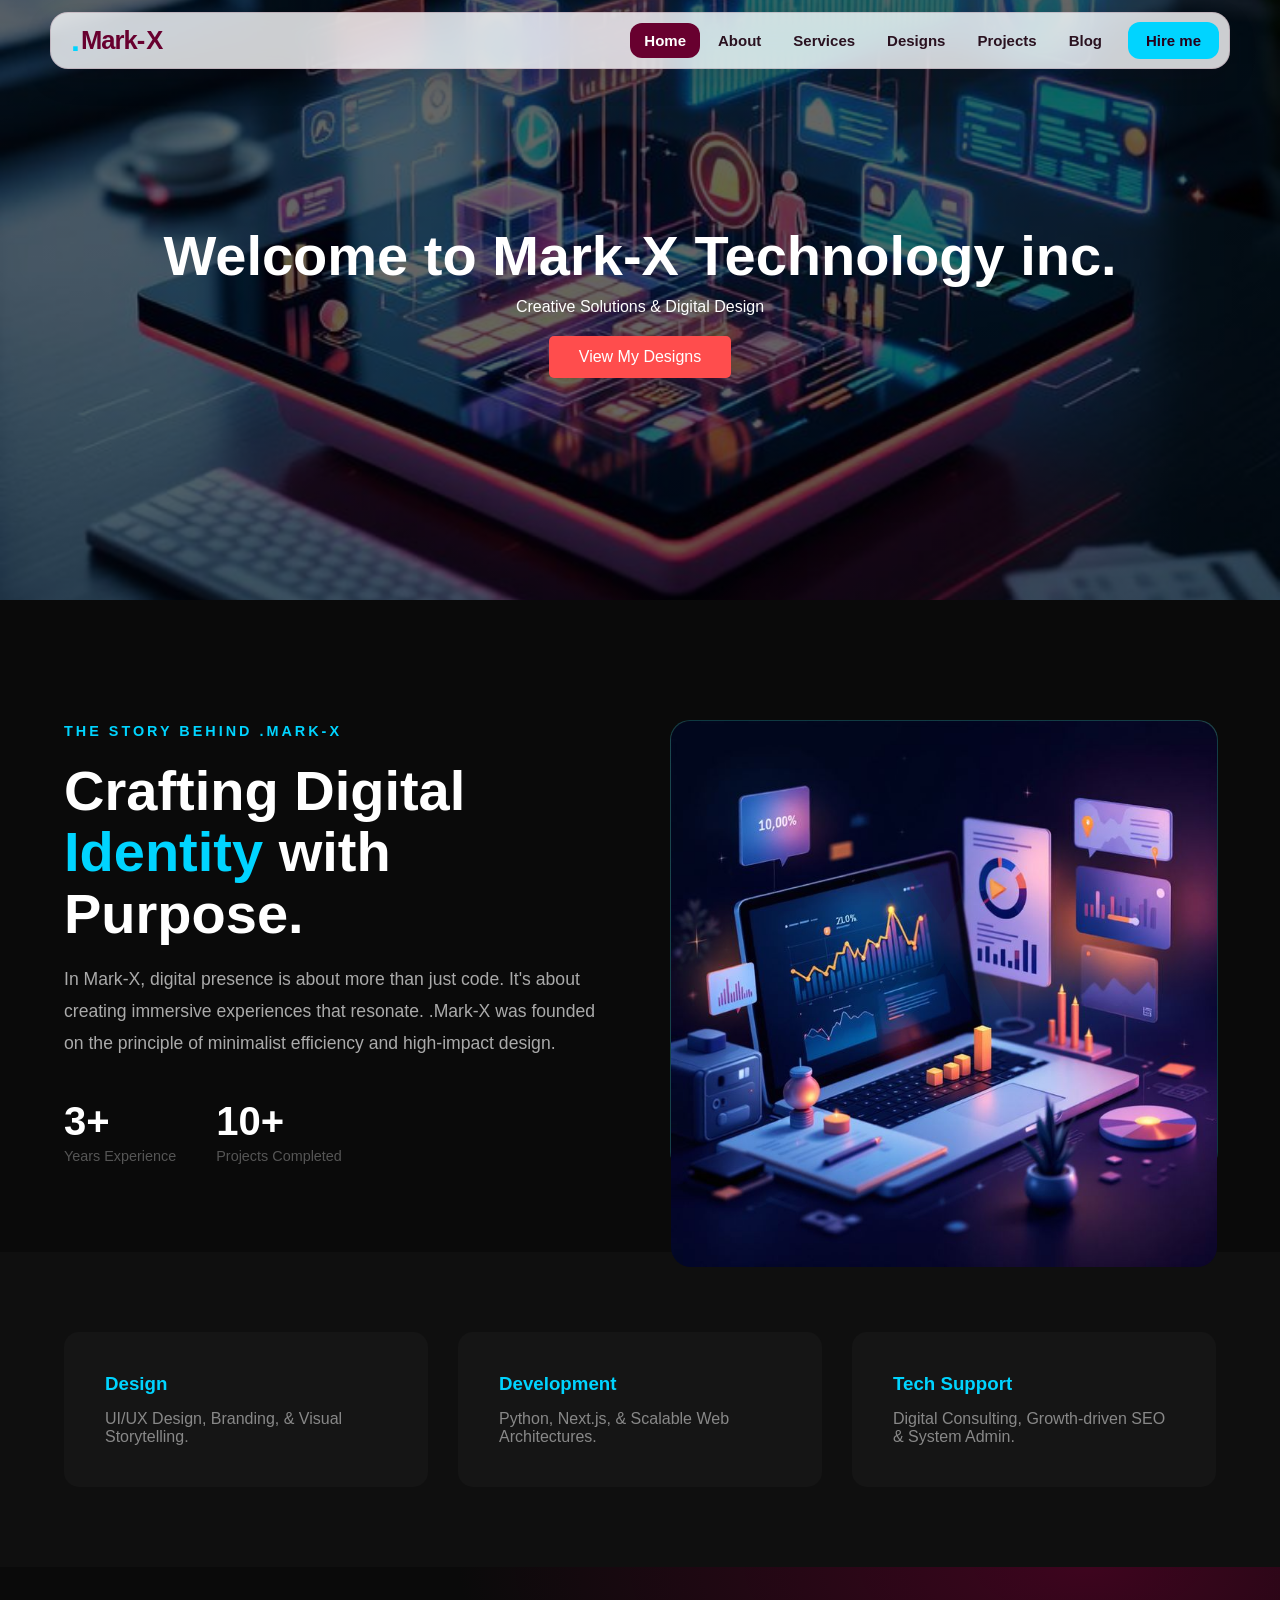
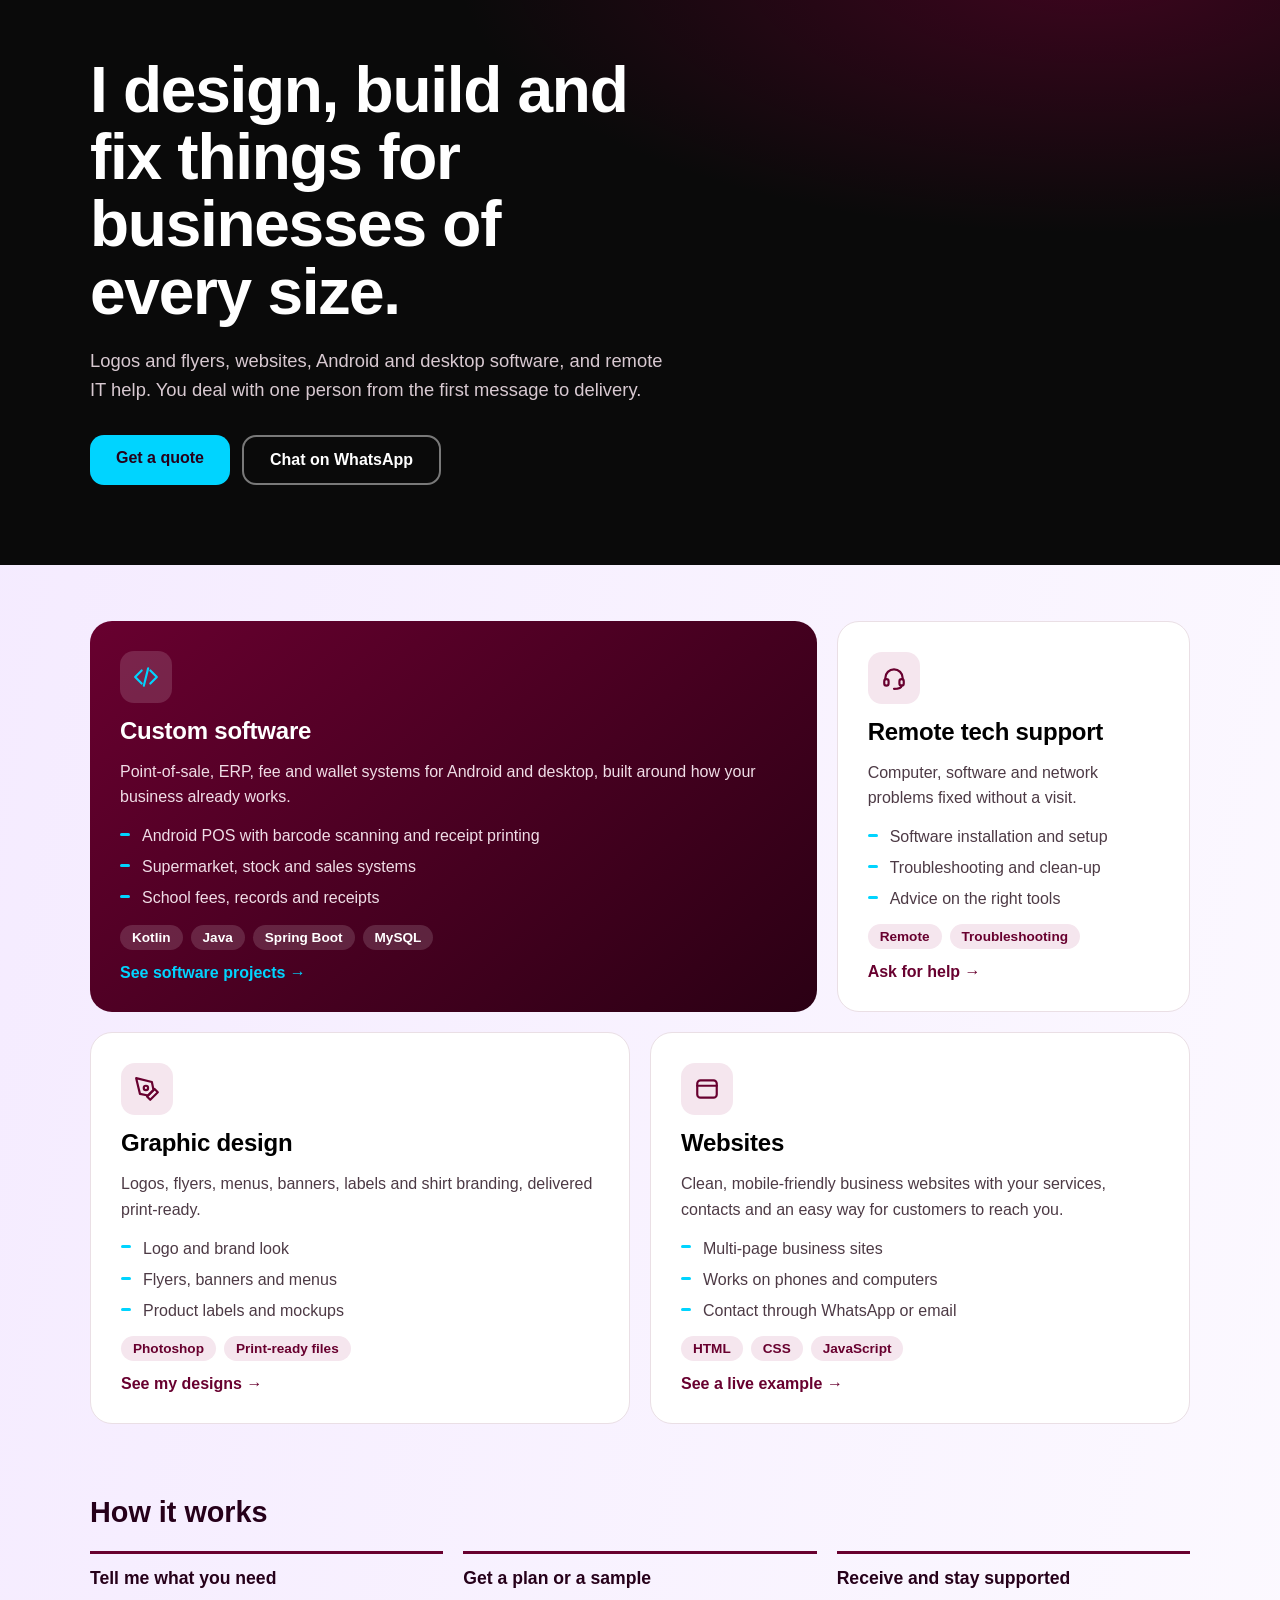
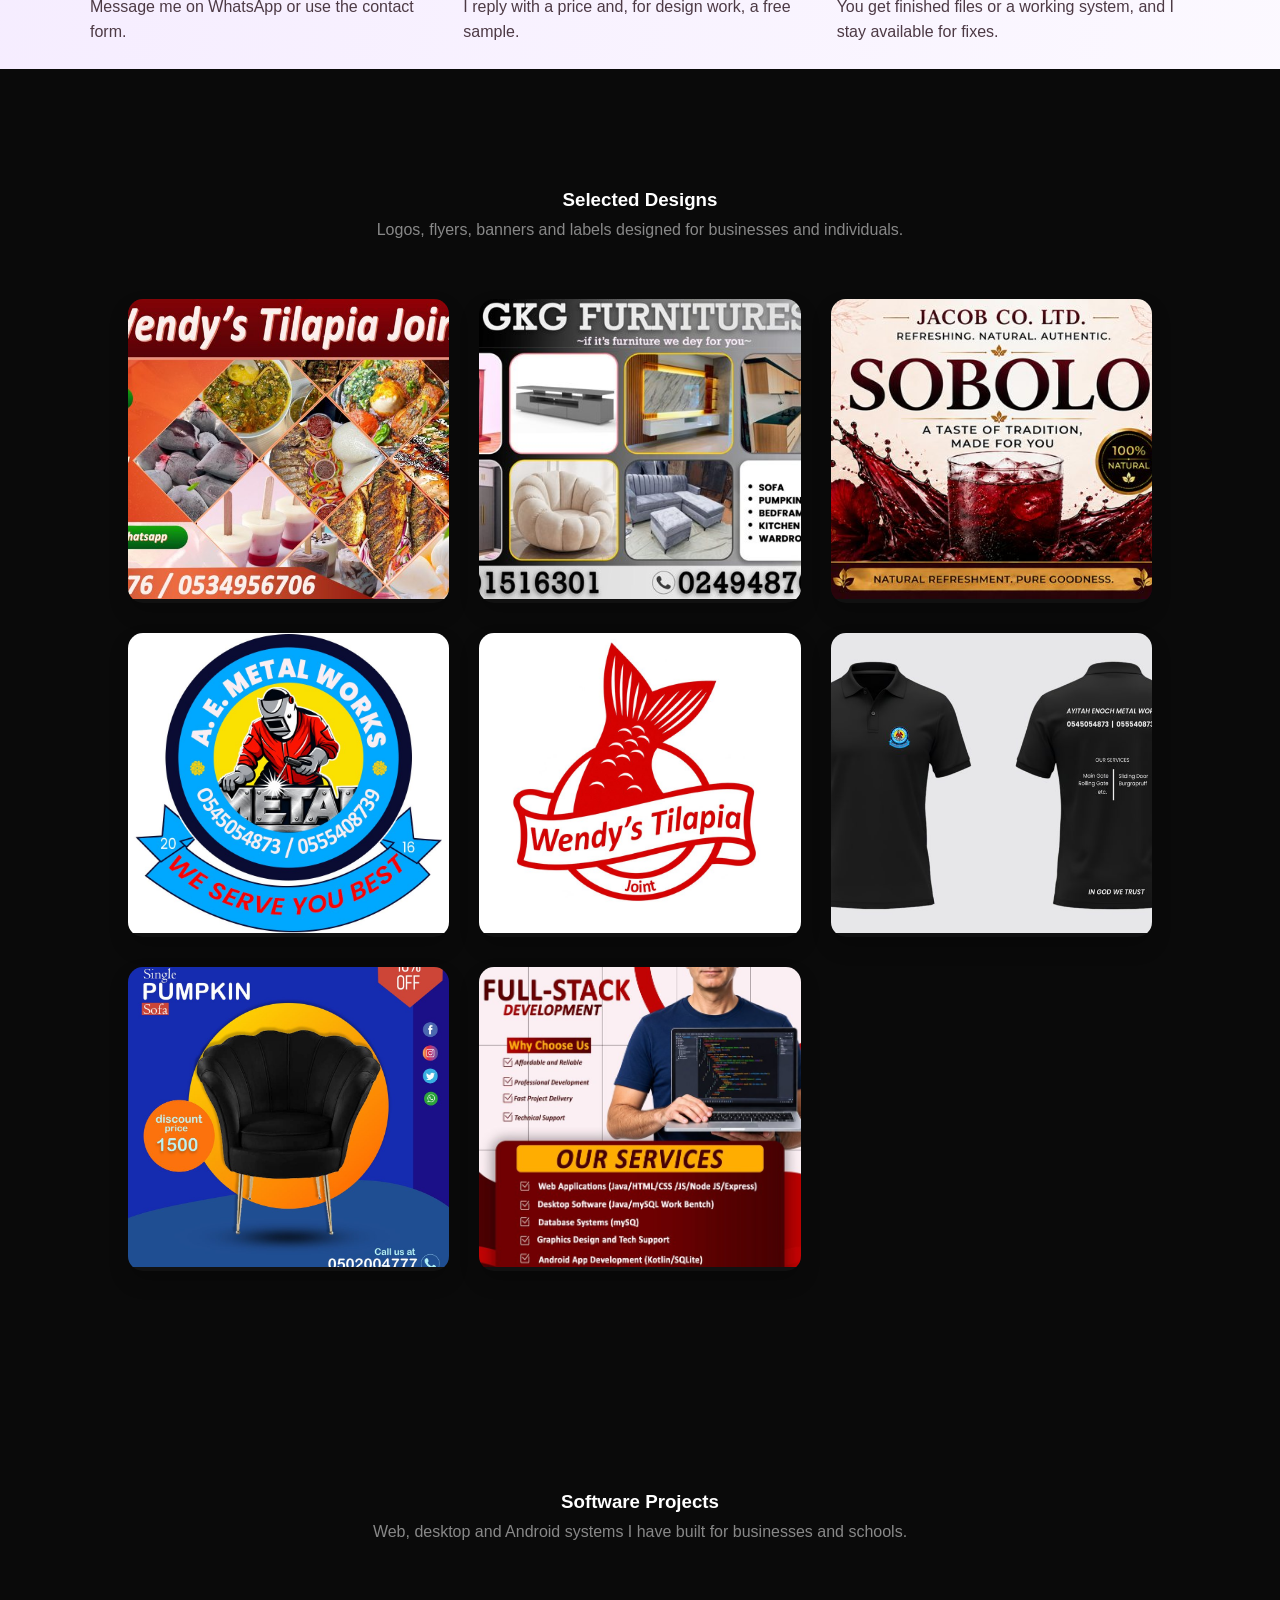
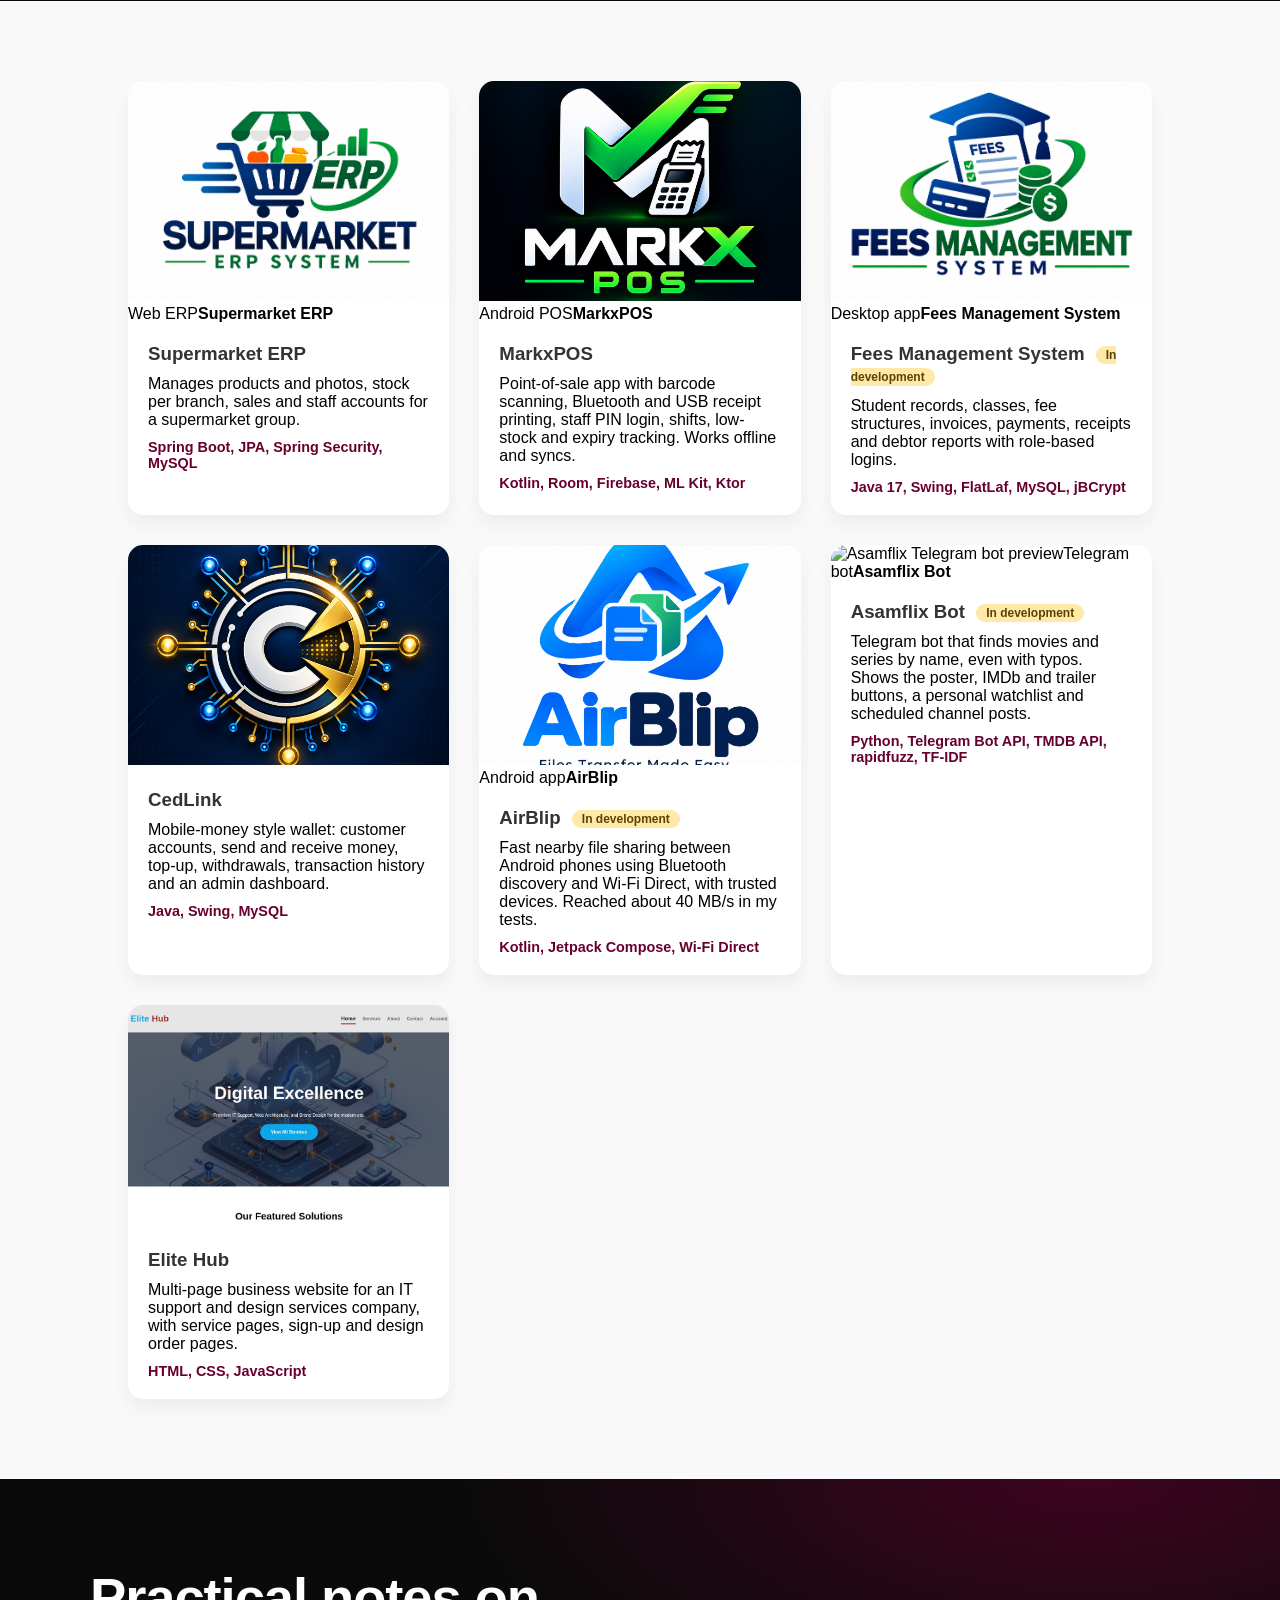
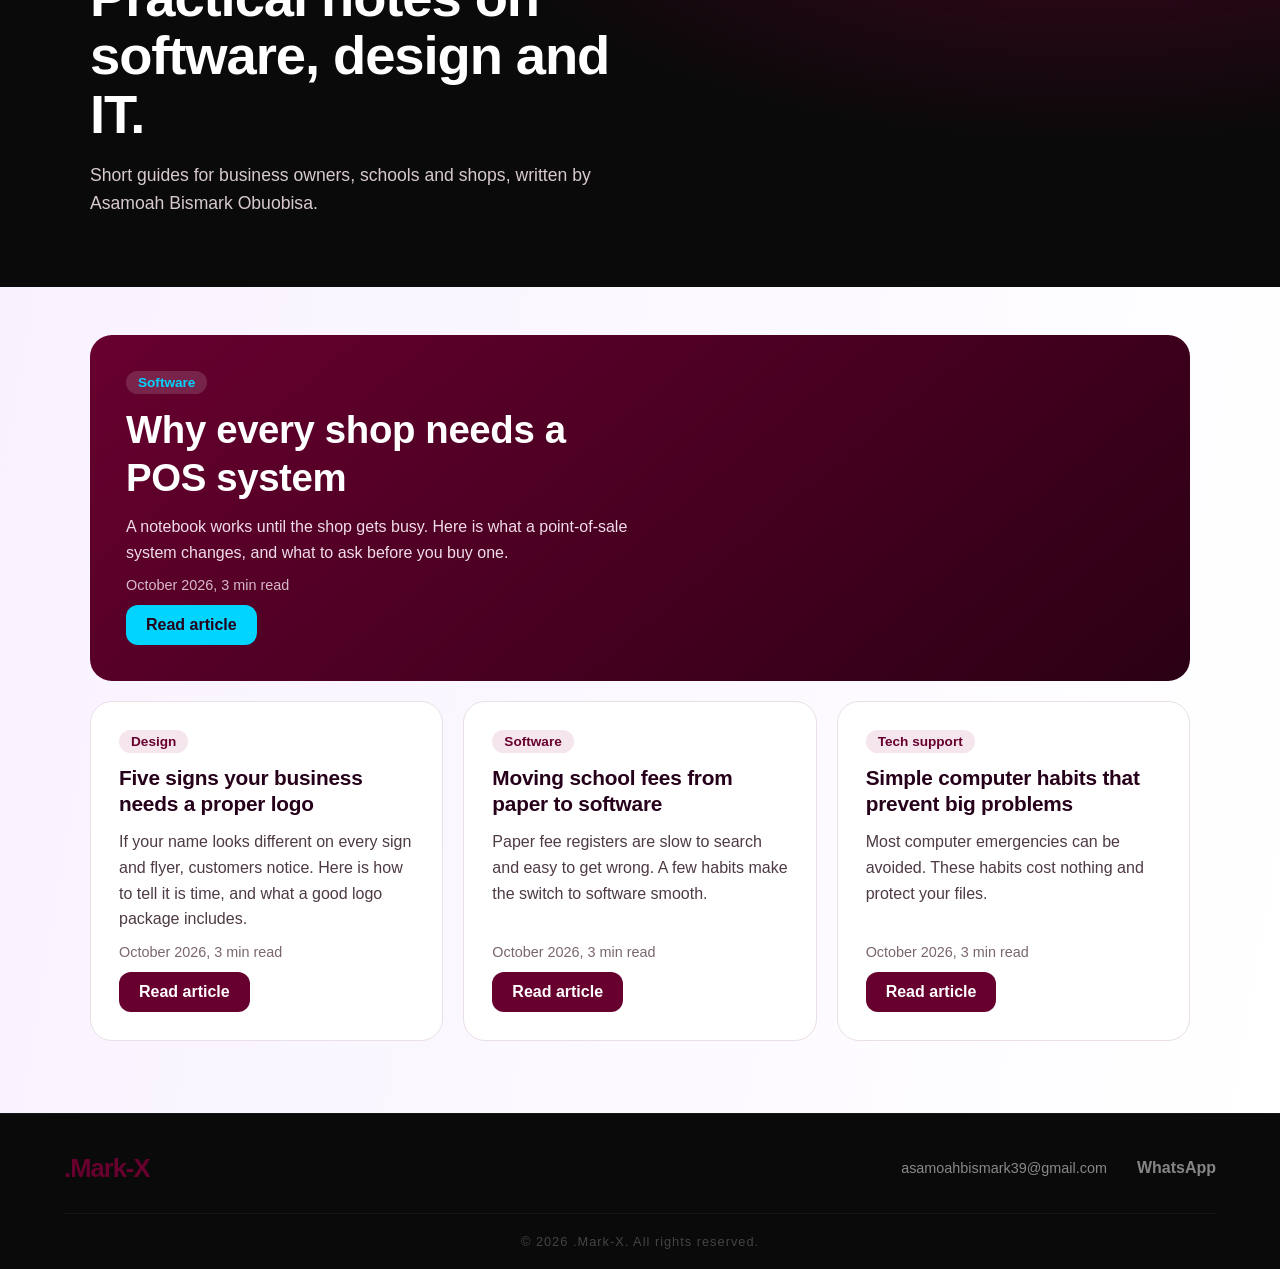
==== commit 12bd2ad1: "Add files via upload" ====
--- a/index.html
+++ b/index.html
@@ -3,7 +3,14 @@
   <head>
     <meta charset="UTF-8" />
     <meta name="viewport" content="width=device-width, initial-scale=1.0" />
-    <title>Mark-X | Design, Software and Tech Support</title>
+    <title>Mark-X | Websites, Software, Design & Tech Support in Ghana</title>
+    <meta name="description" content="Mark-X builds websites, apps, software systems and brand designs for businesses of every size, and fixes tech problems. Based in Kasoa, Ghana. Hire me today." />
+    <link rel="canonical" href="https://markx.tech/" />
+    <meta property="og:type" content="website" />
+    <meta property="og:site_name" content="Mark-X" />
+    <meta property="og:title" content="Mark-X | Websites, Software, Design & Tech Support in Ghana" />
+    <meta property="og:description" content="Mark-X builds websites, apps, software systems and brand designs for businesses of every size, and fixes tech problems. Based in Kasoa, Ghana. Hire me today." />
+    <meta property="og:url" content="https://markx.tech/" />
 
     <link rel="stylesheet" href="style.css" />
   </head>
@@ -33,7 +40,7 @@
         <div class="hero-text">
           <h2>Welcome to Mark-X Technology inc.</h2>
           <p>Creative Solutions & Digital Design</p>
-          <a href="#designs" class="btn-main">View My Work</a>
+          <a href="#designs" class="btn-main">View My Designs</a>
         </div>
       </section>
 
@@ -51,12 +58,12 @@
             </p>
             <div class="about-stats">
               <div class="stat">
-                <span>5+</span>
+                <span>3+</span>
                 <p>Years Experience</p>
               </div>
               <div class="stat">
-                <span>40+</span>
-                <p>Global Projects</p>
+                <span>10+</span>
+                <p>Projects Completed</p>
               </div>
             </div>
           </div>
@@ -293,6 +300,15 @@
               <h3>AirBlip <span class="status">In development</span></h3>
               <p>Fast nearby file sharing between Android phones using Bluetooth discovery and Wi-Fi Direct, with trusted devices. Reached about 40 MB/s in my tests.</p>
               <p class="tech">Kotlin, Jetpack Compose, Wi-Fi Direct</p>
+            </div>
+          </div>
+
+          <div class="card">
+            <div class="card-img"><img src="img/asamflix-bot.svg" alt="Asamflix Telegram bot preview"><span>Telegram bot</span><b>Asamflix Bot</b></div>
+            <div class="card-content">
+              <h3>Asamflix Bot <span class="status">In development</span></h3>
+              <p>Telegram bot that finds movies and series by name, even with typos. Shows the poster, IMDb and trailer buttons, a personal watchlist and scheduled channel posts.</p>
+              <p class="tech">Python, Telegram Bot API, TMDB API, rapidfuzz, TF-IDF</p>
             </div>
           </div>
 
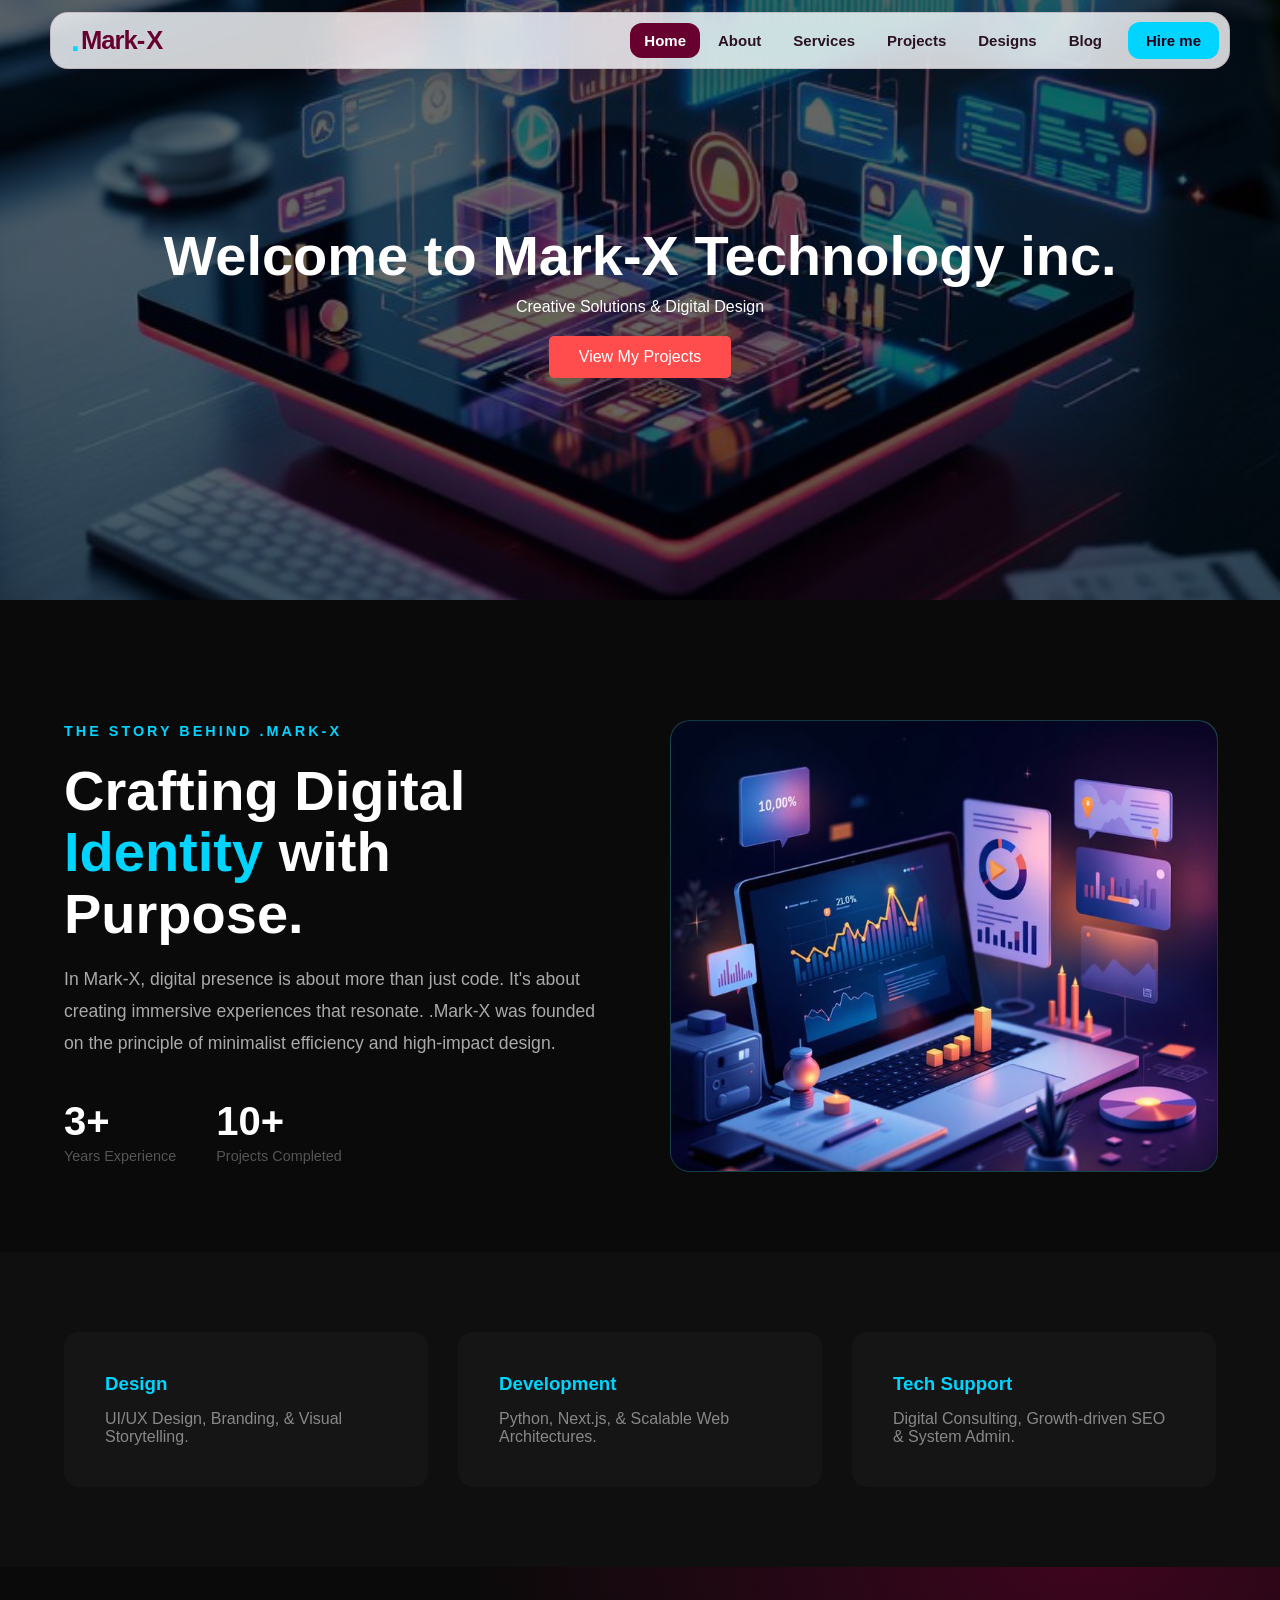
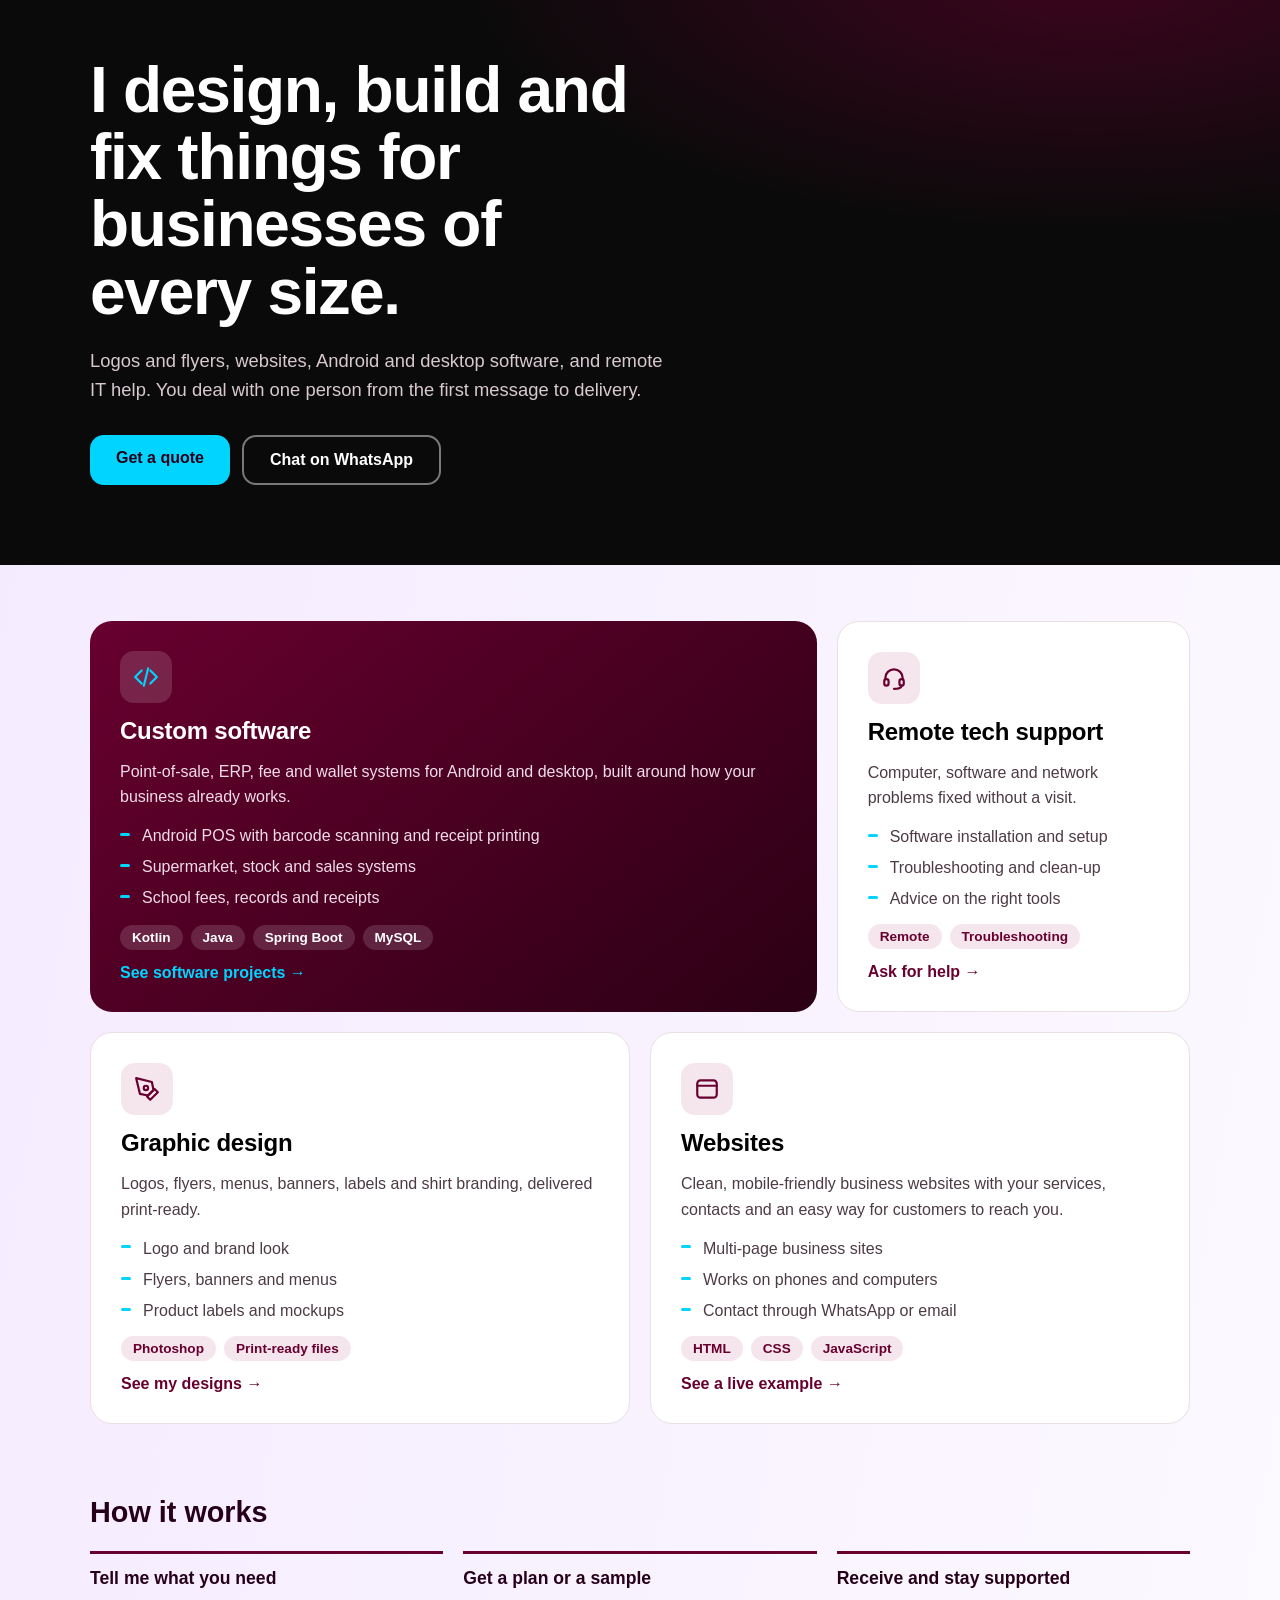
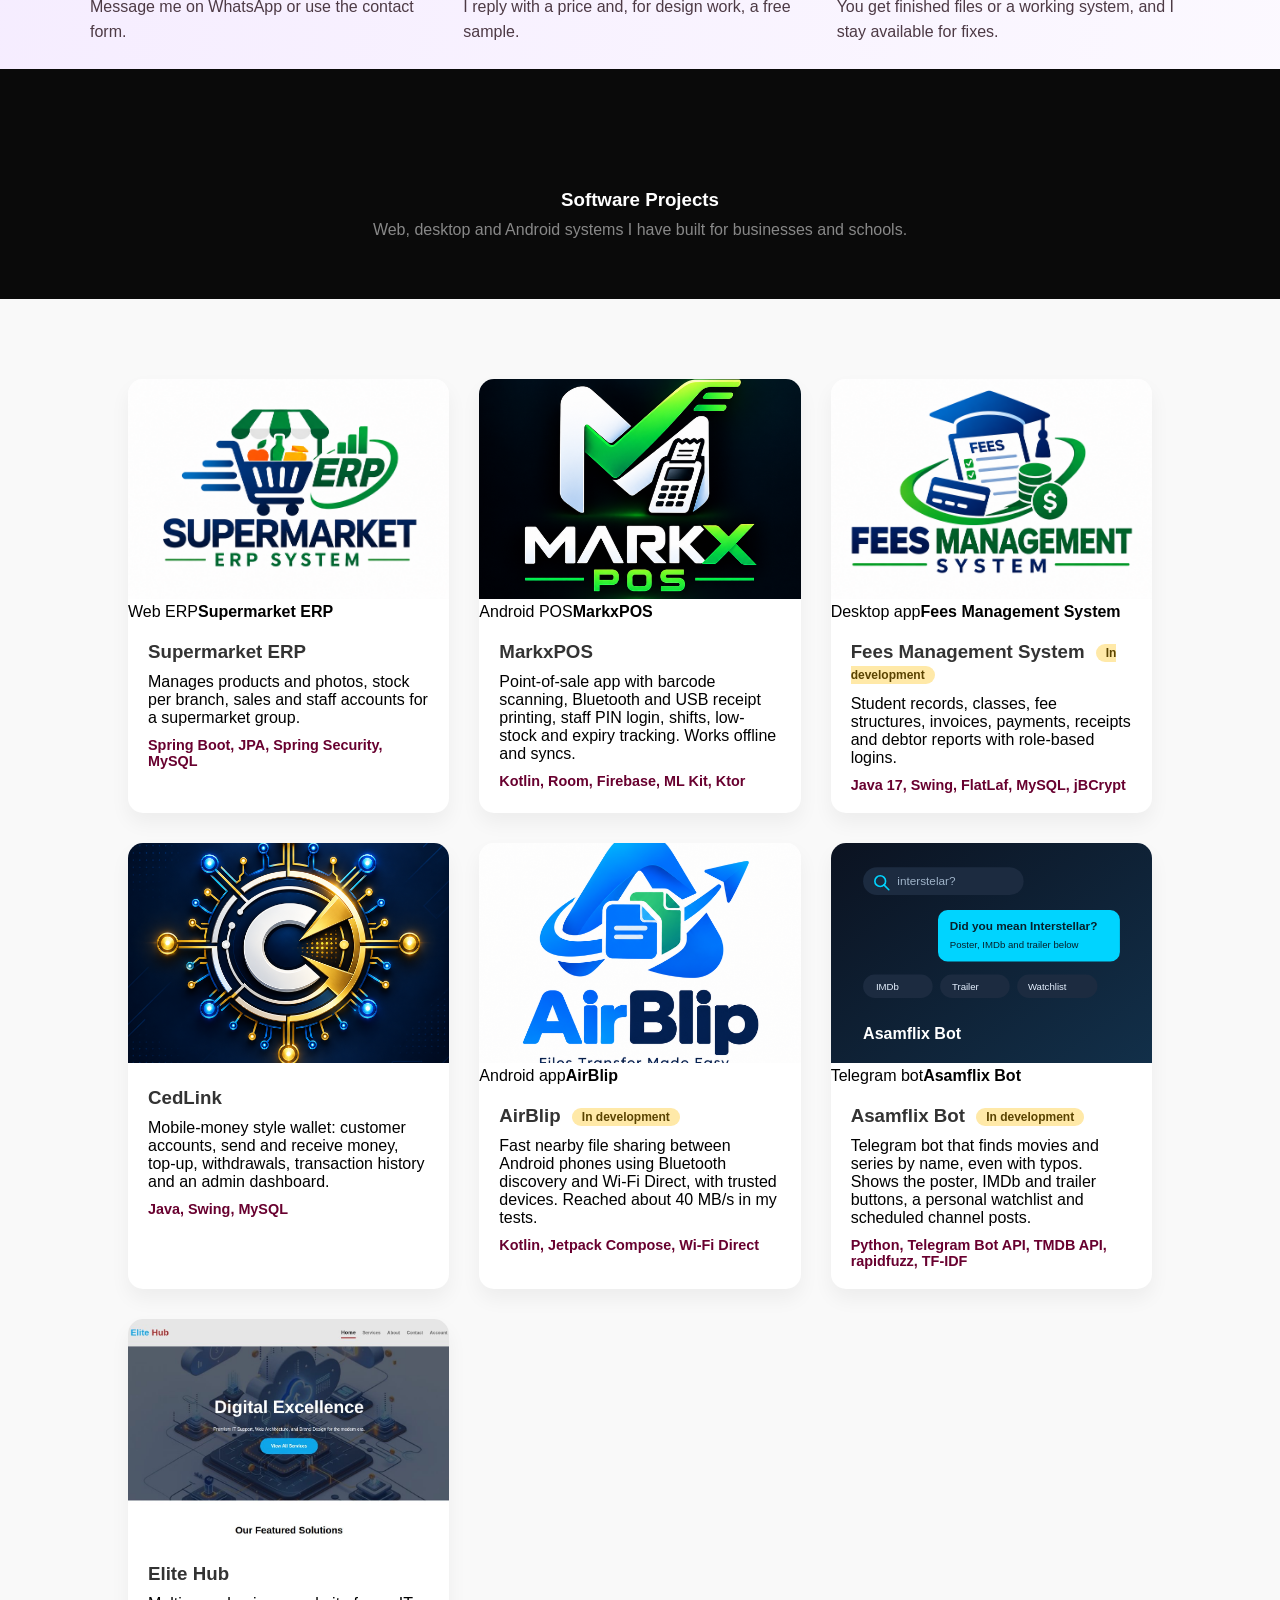
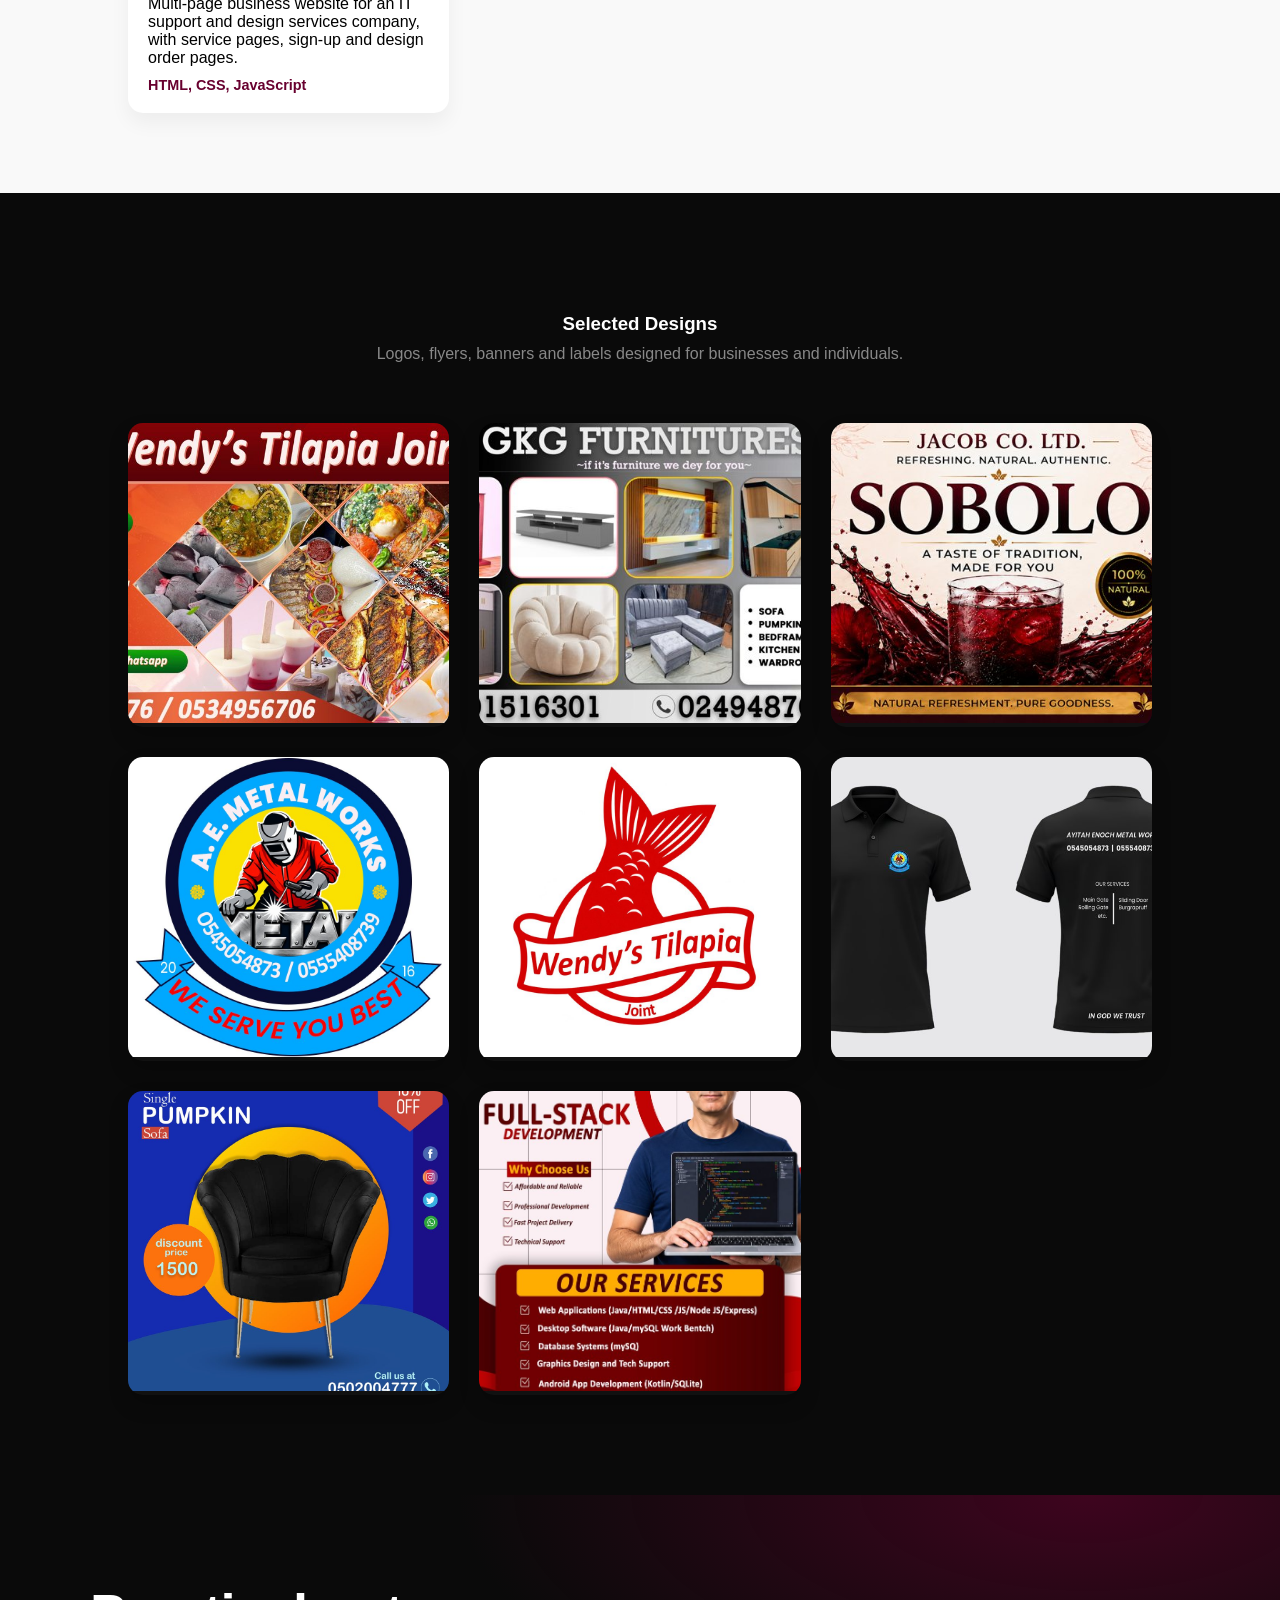
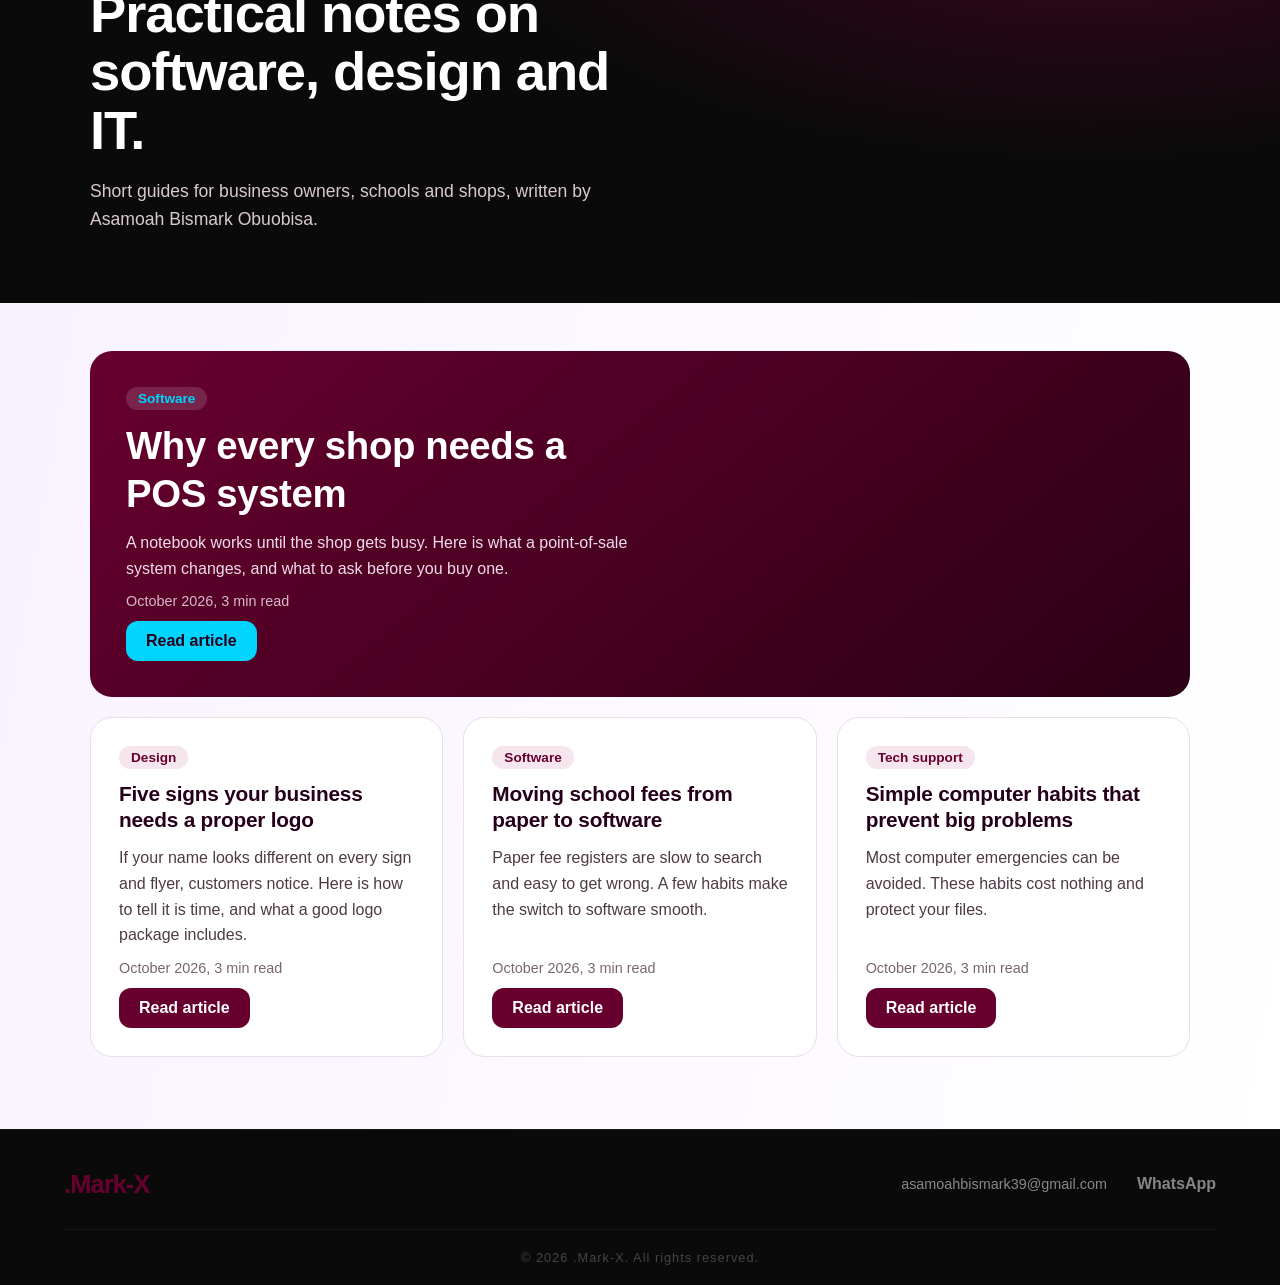
==== commit a9fb70b5: "Add files via upload" ====
--- a/index.html
+++ b/index.html
@@ -25,8 +25,8 @@
           <li><a class="links active" href="#top">Home</a></li>
           <li><a class="links" href="#about">About</a></li>
           <li><a class="links" href="#services">Services</a></li>
+          <li><a class="links" href="#projects">Projects</a></li>
           <li><a class="links" href="#designs">Designs</a></li>
-          <li><a class="links" href="#projects">Projects</a></li>
           <li><a class="links" href="#blog">Blog</a></li>
           <li><a class="nav-cta" href="hire.html">Hire me</a></li>
         </ul>
@@ -40,7 +40,7 @@
         <div class="hero-text">
           <h2>Welcome to Mark-X Technology inc.</h2>
           <p>Creative Solutions & Digital Design</p>
-          <a href="#designs" class="btn-main">View My Designs</a>
+          <a href="#projects" class="btn-main">View My Projects</a>
         </div>
       </section>
 
@@ -156,6 +156,83 @@
     
       </section>
 
+      <section id="projects" class="home-sec reveal">
+      <section class="portfolio-header">
+        <h1>Software <span>Projects</span></h1>
+        <p>Web, desktop and Android systems I have built for businesses and schools.</p>
+      </section>
+
+      <section class="portfolio-container">
+        <div class="card-grid">
+          <div class="card">
+            <div class="card-img"><img src="img/Supermarket ERP Logo.png" alt="Supermarket ERP Logo"><span>Web ERP</span><b>Supermarket ERP</b></div>
+            <div class="card-content">
+              <h3>Supermarket ERP </h3>
+              <p>Manages products and photos, stock per branch, sales and staff accounts for a supermarket group.</p>
+              <p class="tech">Spring Boot, JPA, Spring Security, MySQL</p>
+            </div>
+          </div>
+
+          <div class="card">
+            <div class="card-img"><img src="img/MARKX POS PayTech Logo.png" alt="MarkxPOS Logo"><span>Android POS</span><b>MarkxPOS</b></div>
+            <div class="card-content">
+              <h3>MarkxPOS </h3>
+              <p>Point-of-sale app with barcode scanning, Bluetooth and USB receipt printing, staff PIN login, shifts, low-stock and expiry tracking. Works offline and syncs.</p>
+              <p class="tech">Kotlin, Room, Firebase, ML Kit, Ktor</p>
+            </div>
+          </div>
+
+          <div class="card">
+            <div class="card-img"><img src="img/Fees Management System Logo.png" alt="Fees Management System Logo"><span>Desktop app</span><b>Fees Management System</b></div>
+            <div class="card-content">
+              <h3>Fees Management System <span class="status">In development</span></h3>
+              <p>Student records, classes, fee structures, invoices, payments, receipts and debtor reports with role-based logins.</p>
+              <p class="tech">Java 17, Swing, FlatLaf, MySQL, jBCrypt</p>
+            </div>
+          </div>
+
+          <div class="card">
+            <div class="card-img"><img src="img/CedLink.png" alt="CedLink Project">
+            </div>
+            <div class="card-content">
+              <h3>CedLink </h3>
+              <p>Mobile-money style wallet: customer accounts, send and receive money, top-up, withdrawals, transaction history and an admin dashboard.</p>
+              <p class="tech">Java, Swing, MySQL</p>
+            </div>
+          </div>
+
+          <div class="card">
+            <div class="card-img"><img src="img/AirBlip File Transfer Logo.png" alt="AirBlip Project"><span>Android app</span><b>AirBlip</b></div>
+            <div class="card-content">
+              <h3>AirBlip <span class="status">In development</span></h3>
+              <p>Fast nearby file sharing between Android phones using Bluetooth discovery and Wi-Fi Direct, with trusted devices. Reached about 40 MB/s in my tests.</p>
+              <p class="tech">Kotlin, Jetpack Compose, Wi-Fi Direct</p>
+            </div>
+          </div>
+
+          <div class="card">
+            <div class="card-img"><img src="img/asamflix-bot.svg" alt="Asamflix Telegram bot preview"><span>Telegram bot</span><b>Asamflix Bot</b></div>
+            <div class="card-content">
+              <h3>Asamflix Bot <span class="status">In development</span></h3>
+              <p>Telegram bot that finds movies and series by name, even with typos. Shows the poster, IMDb and trailer buttons, a personal watchlist and scheduled channel posts.</p>
+              <p class="tech">Python, Telegram Bot API, TMDB API, rapidfuzz, TF-IDF</p>
+            </div>
+          </div>
+
+          <div class="card">
+            <div class="card-img"><img src="img/work/elitehub.jpg" alt="Elite Hub website screenshot" /></div>
+            <div class="card-content">
+              <h3>Elite Hub </h3>
+              <p>Multi-page business website for an IT support and design services company, with service pages, sign-up and design order pages.</p>
+              <p class="tech">HTML, CSS, JavaScript</p>
+            </div>
+          </div>
+
+        </div>
+      </section>
+    
+      </section>
+
       <section id="designs" class="home-sec reveal">
       <section class="portfolio-header">
         <h1>Selected <span>Designs</span></h1>
@@ -245,83 +322,6 @@
           </div>
         </div>
 
-      </section>
-    
-      </section>
-
-      <section id="projects" class="home-sec reveal">
-      <section class="portfolio-header">
-        <h1>Software <span>Projects</span></h1>
-        <p>Web, desktop and Android systems I have built for businesses and schools.</p>
-      </section>
-
-      <section class="portfolio-container">
-        <div class="card-grid">
-          <div class="card">
-            <div class="card-img"><img src="img/Supermarket ERP Logo.png" alt="Supermarket ERP Logo"><span>Web ERP</span><b>Supermarket ERP</b></div>
-            <div class="card-content">
-              <h3>Supermarket ERP </h3>
-              <p>Manages products and photos, stock per branch, sales and staff accounts for a supermarket group.</p>
-              <p class="tech">Spring Boot, JPA, Spring Security, MySQL</p>
-            </div>
-          </div>
-
-          <div class="card">
-            <div class="card-img"><img src="img/MARKX POS PayTech Logo.png" alt="MarkxPOS Logo"><span>Android POS</span><b>MarkxPOS</b></div>
-            <div class="card-content">
-              <h3>MarkxPOS </h3>
-              <p>Point-of-sale app with barcode scanning, Bluetooth and USB receipt printing, staff PIN login, shifts, low-stock and expiry tracking. Works offline and syncs.</p>
-              <p class="tech">Kotlin, Room, Firebase, ML Kit, Ktor</p>
-            </div>
-          </div>
-
-          <div class="card">
-            <div class="card-img"><img src="img/Fees Management System Logo.png" alt="Fees Management System Logo"><span>Desktop app</span><b>Fees Management System</b></div>
-            <div class="card-content">
-              <h3>Fees Management System <span class="status">In development</span></h3>
-              <p>Student records, classes, fee structures, invoices, payments, receipts and debtor reports with role-based logins.</p>
-              <p class="tech">Java 17, Swing, FlatLaf, MySQL, jBCrypt</p>
-            </div>
-          </div>
-
-          <div class="card">
-            <div class="card-img"><img src="img/CedLink.png" alt="CedLink Project">
-            </div>
-            <div class="card-content">
-              <h3>CedLink </h3>
-              <p>Mobile-money style wallet: customer accounts, send and receive money, top-up, withdrawals, transaction history and an admin dashboard.</p>
-              <p class="tech">Java, Swing, MySQL</p>
-            </div>
-          </div>
-
-          <div class="card">
-            <div class="card-img"><img src="img/AirBlip File Transfer Logo.png" alt="AirBlip Project"><span>Android app</span><b>AirBlip</b></div>
-            <div class="card-content">
-              <h3>AirBlip <span class="status">In development</span></h3>
-              <p>Fast nearby file sharing between Android phones using Bluetooth discovery and Wi-Fi Direct, with trusted devices. Reached about 40 MB/s in my tests.</p>
-              <p class="tech">Kotlin, Jetpack Compose, Wi-Fi Direct</p>
-            </div>
-          </div>
-
-          <div class="card">
-            <div class="card-img"><img src="img/asamflix-bot.svg" alt="Asamflix Telegram bot preview"><span>Telegram bot</span><b>Asamflix Bot</b></div>
-            <div class="card-content">
-              <h3>Asamflix Bot <span class="status">In development</span></h3>
-              <p>Telegram bot that finds movies and series by name, even with typos. Shows the poster, IMDb and trailer buttons, a personal watchlist and scheduled channel posts.</p>
-              <p class="tech">Python, Telegram Bot API, TMDB API, rapidfuzz, TF-IDF</p>
-            </div>
-          </div>
-
-          <div class="card">
-            <div class="card-img"><img src="img/work/elitehub.jpg" alt="Elite Hub website screenshot" /></div>
-            <div class="card-content">
-              <h3>Elite Hub </h3>
-              <p>Multi-page business website for an IT support and design services company, with service pages, sign-up and design order pages.</p>
-              <p class="tech">HTML, CSS, JavaScript</p>
-            </div>
-          </div>
-
-        </div>
       </section>
     
       </section>
--- a/style.css
+++ b/style.css
@@ -12,170 +12,30 @@
 }
 
 /* ===== Navbar (floating, translucent) ===== */
-.navbar {
-  position: fixed;
-  top: 12px;
-  left: 50%;
-  transform: translateX(-50%);
-  width: min(1180px, calc(100% - 24px));
-  box-sizing: border-box;
-  display: flex;
-  align-items: center;
-  justify-content: space-between;
-  gap: 16px;
-  padding: 9px 10px 9px 20px;
-  background: rgba(255, 255, 255, 0.8);
-  -webkit-backdrop-filter: blur(14px) saturate(160%);
-  backdrop-filter: blur(14px) saturate(160%);
-  border: 1px solid rgba(104, 0, 47, 0.14);
-  border-radius: 18px;
-  box-shadow: 0 10px 30px rgba(30, 0, 15, 0.12);
-  z-index: 1000;
-}
-.brand {
-  font-family: "Inter", "Segoe UI", sans-serif;
-  font-size: 1.6rem;
-  font-weight: 700;
-  color: #68002f;
-  letter-spacing: -1px;
-  display: flex;
-  align-items: center;
-}
-.brand .dot {
-  color: #00d4ff;
-  font-size: 2rem;
-  margin-right: 2px;
-}
-.brand .x-mark {
-  color: #68002f;
-  display: inline-block;
-  margin-left: 2px;
-  transition:
-    transform 0.35s cubic-bezier(0.175, 0.885, 0.32, 1.275),
-    color 0.3s;
-}
-.brand:hover .x-mark {
-  color: #00b8dc;
-  transform: rotate(15deg) scale(1.1);
-}
-.ul {
-  display: flex;
-  align-items: center;
-  gap: 4px;
-  list-style: none;
-  margin-left: auto;
-}
-.links {
-  display: block;
-  padding: 9px 14px;
-  border-radius: 12px;
-  font-size: 15px;
-  font-weight: 600;
-  color: #2a1220;
-  transition:
-    background 0.2s,
-    color 0.2s;
-}
-.links:hover {
-  background: rgba(104, 0, 47, 0.09);
-  color: #68002f;
-}
-.links.active {
-  background: #68002f;
-  color: #fff;
-}
-.links:focus-visible,
-.nav-cta:focus-visible,
-.hamburger:focus-visible {
-  outline: 3px solid #00d4ff;
-  outline-offset: 2px;
-}
-.nav-cta {
-  display: block;
-  margin-left: 8px;
-  padding: 10px 18px;
-  border-radius: 12px;
-  background: #00d4ff;
-  color: #26001a;
-  font-size: 15px;
-  font-weight: 700;
-  transition:
-    transform 0.2s,
-    box-shadow 0.2s;
-}
-.nav-cta:hover {
-  transform: translateY(-1px);
-  box-shadow: 0 6px 16px rgba(0, 212, 255, 0.45);
-}
-.hamburger {
-  display: none;
-  width: 44px;
-  height: 44px;
-  border: 0;
-  border-radius: 12px;
-  background: rgba(104, 0, 47, 0.09);
-  cursor: pointer;
-  flex-direction: column;
-  align-items: center;
-  justify-content: center;
-  gap: 5px;
-  padding: 0;
-}
-.hamburger span {
-  display: block;
-  width: 20px;
-  height: 2px;
-  border-radius: 2px;
-  background: #68002f;
-  transition:
-    transform 0.25s,
-    opacity 0.2s;
-}
-.hamburger.active span:nth-child(1) {
-  transform: translateY(7px) rotate(45deg);
-}
-.hamburger.active span:nth-child(2) {
-  opacity: 0;
-}
-.hamburger.active span:nth-child(3) {
-  transform: translateY(-7px) rotate(-45deg);
-}
-@media (max-width: 900px) {
-  body {
-    padding-top: 70px;
-    margin: 0;
-  }
-  .hamburger {
-    display: flex;
-  }
-  .ul {
-    position: absolute;
-    top: calc(100% + 10px);
-    left: 0;
-    right: 0;
-    flex-direction: column;
-    align-items: stretch;
-    gap: 4px;
-    padding: 10px;
-    margin: 0;
-    display: none;
-    background: #fff;
-    border: 1px solid rgba(104, 0, 47, 0.14);
-    border-radius: 18px;
-    box-shadow: 0 18px 40px rgba(30, 0, 15, 0.18);
-  }
-  .ul.active {
-    display: flex;
-  }
-  .links {
-    padding: 13px 14px;
-    font-size: 16px;
-  }
-  .nav-cta {
-    margin: 6px 0 0;
-    text-align: center;
-    padding: 13px 18px;
-  }
+.navbar{position:fixed;top:12px;left:50%;transform:translateX(-50%);width:min(1180px,calc(100% - 24px));box-sizing:border-box;display:flex;align-items:center;justify-content:space-between;gap:16px;padding:9px 10px 9px 20px;background:rgba(255,255,255,.8);-webkit-backdrop-filter:blur(14px) saturate(160%);backdrop-filter:blur(14px) saturate(160%);border:1px solid rgba(104,0,47,.14);border-radius:18px;box-shadow:0 10px 30px rgba(30,0,15,.12);z-index:1000}
+.brand{font-family:"Inter","Segoe UI",sans-serif;font-size:1.6rem;font-weight:700;color:#68002f;letter-spacing:-1px;display:flex;align-items:center}
+.brand .dot{color:#00d4ff;font-size:2rem;margin-right:2px}
+.brand .x-mark{color:#68002f;display:inline-block;margin-left:2px;transition:transform .35s cubic-bezier(.175,.885,.32,1.275),color .3s}
+.brand:hover .x-mark{color:#00b8dc;transform:rotate(15deg) scale(1.1)}
+.ul{display:flex;align-items:center;gap:4px;list-style:none;margin-left:auto}
+.links{display:block;padding:9px 14px;border-radius:12px;font-size:15px;font-weight:600;color:#2a1220;transition:background .2s,color .2s}
+.links:hover{background:rgba(104,0,47,.09);color:#68002f}
+.links.active{background:#68002f;color:#fff}
+.links:focus-visible,.nav-cta:focus-visible,.hamburger:focus-visible{outline:3px solid #00d4ff;outline-offset:2px}
+.nav-cta{display:block;margin-left:8px;padding:10px 18px;border-radius:12px;background:#00d4ff;color:#26001a;font-size:15px;font-weight:700;transition:transform .2s,box-shadow .2s}
+.nav-cta:hover{transform:translateY(-1px);box-shadow:0 6px 16px rgba(0,212,255,.45)}
+.hamburger{display:none;width:44px;height:44px;border:0;border-radius:12px;background:rgba(104,0,47,.09);cursor:pointer;flex-direction:column;align-items:center;justify-content:center;gap:5px;padding:0}
+.hamburger span{display:block;width:20px;height:2px;border-radius:2px;background:#68002f;transition:transform .25s,opacity .2s}
+.hamburger.active span:nth-child(1){transform:translateY(7px) rotate(45deg)}
+.hamburger.active span:nth-child(2){opacity:0}
+.hamburger.active span:nth-child(3){transform:translateY(-7px) rotate(-45deg)}
+@media (max-width:900px){
+  body{padding-top:70px;margin:0}
+  .hamburger{display:flex}
+  .ul{position:absolute;top:calc(100% + 10px);left:0;right:0;flex-direction:column;align-items:stretch;gap:4px;padding:10px;margin:0;display:none;background:#fff;border:1px solid rgba(104,0,47,.14);border-radius:18px;box-shadow:0 18px 40px rgba(30,0,15,.18)}
+  .ul.active{display:flex}
+  .links{padding:13px 14px;font-size:16px}
+  .nav-cta{margin:6px 0 0;text-align:center;padding:13px 18px}
 }
 
 /* main */
@@ -906,595 +766,128 @@
 }
 
 /* Software projects page */
-.card-tag {
-  height: 220px;
-  display: flex;
-  flex-direction: column;
-  justify-content: flex-end;
-  gap: 6px;
-  padding: 20px;
-  background: linear-gradient(135deg, #68002f, #2b0014);
-  color: #fff;
-}
-.card-tag span {
-  font-size: 0.9rem;
-  opacity: 0.8;
-}
-.card-tag b {
-  font-size: 1.5rem;
-  line-height: 1.15;
-}
-.card .tech {
-  font-size: 0.9rem;
-  color: #68002f;
-  font-weight: 600;
-  margin-top: 10px;
-}
-.card .status {
-  font-size: 0.75rem;
-  font-weight: 600;
-  background: #ffe9a8;
-  color: #5a4300;
-  border-radius: 999px;
-  padding: 2px 10px;
-  margin-left: 6px;
-  vertical-align: middle;
-}
+.card-tag{height:220px;display:flex;flex-direction:column;justify-content:flex-end;gap:6px;padding:20px;background:linear-gradient(135deg,#68002f,#2b0014);color:#fff}
+.card-tag span{font-size:.9rem;opacity:.8}
+.card-tag b{font-size:1.5rem;line-height:1.15}
+.card .tech{font-size:.9rem;color:#68002f;font-weight:600;margin-top:10px}
+.card .status{font-size:.75rem;font-weight:600;background:#ffe9a8;color:#5a4300;border-radius:999px;padding:2px 10px;margin-left:6px;vertical-align:middle}
 
 /* ===== Services page ===== */
-.svc-main {
-  background: #faf7f9;
-  min-height: 100vh;
-  padding-bottom: 72px;
-}
-.svc-hero {
-  background:
-    radial-gradient(
-      900px 380px at 85% 0%,
-      rgba(104, 0, 47, 0.55),
-      transparent 70%
-    ),
-    #0a0a0a;
-  color: #fff;
-  padding: 150px 6% 80px;
-}
-.svc-hero-in {
-  max-width: 1100px;
-  margin: 0 auto;
-}
-.svc-hero h1 {
-  font-size: clamp(2.2rem, 5.5vw, 4rem);
-  line-height: 1.05;
-  letter-spacing: -0.02em;
-  max-width: 16ch;
-  margin-bottom: 20px;
-}
-.svc-hero p {
-  font-size: 1.15rem;
-  line-height: 1.6;
-  color: #d8c9d1;
-  max-width: 56ch;
-  margin-bottom: 30px;
-}
-.svc-btns {
-  display: flex;
-  flex-wrap: wrap;
-  gap: 12px;
-}
-.svc-btn {
-  display: inline-block;
-  padding: 14px 26px;
-  border-radius: 14px;
-  font-weight: 700;
-  font-size: 1rem;
-  background: #00d4ff;
-  color: #26001a;
-  transition: transform 0.2s;
-}
-.svc-btn:hover {
-  transform: translateY(-2px);
-}
-.svc-btn.ghost {
-  background: transparent;
-  color: #fff;
-  border: 2px solid rgba(255, 255, 255, 0.45);
-}
-.svc-wrap {
-  max-width: 1100px;
-  margin: 0 auto;
-  padding: 0 6%;
-}
-.svc-grid {
-  display: grid;
-  grid-template-columns: repeat(6, 1fr);
-  gap: 20px;
-  padding: 56px 0 24px;
-}
-.svc-card {
-  grid-column: span 3;
-  background: #fff;
-  border: 1px solid #eadfe5;
-  border-radius: 22px;
-  padding: 30px;
-  display: flex;
-  flex-direction: column;
-  gap: 14px;
-  transition:
-    transform 0.25s,
-    box-shadow 0.25s;
-}
-.svc-card:hover {
-  transform: translateY(-4px);
-  box-shadow: 0 18px 40px rgba(104, 0, 47, 0.12);
-}
-.svc-card.big {
-  grid-column: span 4;
-  background: linear-gradient(140deg, #68002f, #2b0014);
-  color: #fff;
-  border: 0;
-}
-.svc-card.slim {
-  grid-column: span 2;
-}
-.svc-ico {
-  width: 52px;
-  height: 52px;
-  border-radius: 14px;
-  background: #f5e6ee;
-  color: #68002f;
-  display: grid;
-  place-items: center;
-}
-.svc-card.big .svc-ico {
-  background: rgba(255, 255, 255, 0.14);
-  color: #00d4ff;
-}
-.svc-ico svg {
-  width: 26px;
-  height: 26px;
-  fill: none;
-  stroke: currentColor;
-  stroke-width: 2;
-  stroke-linecap: round;
-  stroke-linejoin: round;
-}
-.svc-card h2 {
-  font-size: 1.5rem;
-  letter-spacing: -0.01em;
-}
-.svc-card p {
-  line-height: 1.6;
-  color: #4d3a45;
-}
-.svc-card.big p,
-.svc-card.big li {
-  color: #f0dde7;
-}
-.svc-card ul {
-  list-style: none;
-  display: grid;
-  gap: 8px;
-  padding: 0;
-}
-.svc-card li {
-  padding-left: 22px;
-  position: relative;
-  color: #4d3a45;
-  line-height: 1.45;
-}
-.svc-card li::before {
-  content: "";
-  position: absolute;
-  left: 0;
-  top: 0.55em;
-  width: 10px;
-  height: 3px;
-  border-radius: 2px;
-  background: #00d4ff;
-}
-.svc-chips {
-  display: flex;
-  flex-wrap: wrap;
-  gap: 8px;
-  margin-top: auto;
-}
-.svc-chips span {
-  font-size: 0.85rem;
-  font-weight: 600;
-  padding: 5px 12px;
-  border-radius: 999px;
-  background: #f5e6ee;
-  color: #68002f;
-}
-.svc-card.big .svc-chips span {
-  background: rgba(255, 255, 255, 0.14);
-  color: #fff;
-}
-.svc-link {
-  font-weight: 700;
-  color: #68002f;
-}
-.svc-card.big .svc-link {
-  color: #00d4ff;
-}
-.svc-link:hover {
-  text-decoration: underline;
-}
-.svc-steps {
-  padding: 48px 0 24px;
-}
-.svc-steps h2 {
-  font-size: 1.8rem;
-  margin-bottom: 22px;
-  color: #26001a;
-}
-.svc-steps ol {
-  list-style: none;
-  display: grid;
-  grid-template-columns: repeat(3, 1fr);
-  gap: 20px;
-  padding: 0;
-}
-.svc-steps li {
-  border-top: 3px solid #68002f;
-  padding-top: 14px;
-}
-.svc-steps b {
-  display: block;
-  font-size: 1.1rem;
-  color: #26001a;
-  margin-bottom: 6px;
-}
-.svc-steps span {
-  color: #4d3a45;
-  line-height: 1.55;
-}
-.svc-cta {
-  margin: 48px 0 0;
-  background: #0a0a0a;
-  color: #fff;
-  border-radius: 26px;
-  padding: 42px;
-  display: flex;
-  flex-wrap: wrap;
-  gap: 20px;
-  align-items: center;
-  justify-content: space-between;
-}
-.svc-cta h2 {
-  font-size: 1.7rem;
-  max-width: 20ch;
-}
-@media (max-width: 900px) {
-  .svc-card,
-  .svc-card.big,
-  .svc-card.slim {
-    grid-column: span 6;
-  }
-  .svc-steps ol {
-    grid-template-columns: 1fr;
-  }
-  .svc-hero {
-    padding-top: 130px;
-  }
-  .svc-cta {
-    padding: 30px;
-  }
-}
+.svc-main{background:#faf7f9;min-height:100vh;padding-bottom:72px}
+.svc-hero{background:radial-gradient(900px 380px at 85% 0%,rgba(104,0,47,.55),transparent 70%),#0a0a0a;color:#fff;padding:150px 6% 80px}
+.svc-hero-in{max-width:1100px;margin:0 auto}
+.svc-hero h1{font-size:clamp(2.2rem,5.5vw,4rem);line-height:1.05;letter-spacing:-.02em;max-width:16ch;margin-bottom:20px}
+.svc-hero p{font-size:1.15rem;line-height:1.6;color:#d8c9d1;max-width:56ch;margin-bottom:30px}
+.svc-btns{display:flex;flex-wrap:wrap;gap:12px}
+.svc-btn{display:inline-block;padding:14px 26px;border-radius:14px;font-weight:700;font-size:1rem;background:#00d4ff;color:#26001a;transition:transform .2s}
+.svc-btn:hover{transform:translateY(-2px)}
+.svc-btn.ghost{background:transparent;color:#fff;border:2px solid rgba(255,255,255,.45)}
+.svc-wrap{max-width:1100px;margin:0 auto;padding:0 6%}
+.svc-grid{display:grid;grid-template-columns:repeat(6,1fr);gap:20px;padding:56px 0 24px}
+.svc-card{grid-column:span 3;background:#fff;border:1px solid #eadfe5;border-radius:22px;padding:30px;display:flex;flex-direction:column;gap:14px;transition:transform .25s,box-shadow .25s}
+.svc-card:hover{transform:translateY(-4px);box-shadow:0 18px 40px rgba(104,0,47,.12)}
+.svc-card.big{grid-column:span 4;background:linear-gradient(140deg,#68002f,#2b0014);color:#fff;border:0}
+.svc-card.slim{grid-column:span 2}
+.svc-ico{width:52px;height:52px;border-radius:14px;background:#f5e6ee;color:#68002f;display:grid;place-items:center}
+.svc-card.big .svc-ico{background:rgba(255,255,255,.14);color:#00d4ff}
+.svc-ico svg{width:26px;height:26px;fill:none;stroke:currentColor;stroke-width:2;stroke-linecap:round;stroke-linejoin:round}
+.svc-card h2{font-size:1.5rem;letter-spacing:-.01em}
+.svc-card p{line-height:1.6;color:#4d3a45}
+.svc-card.big p,.svc-card.big li{color:#f0dde7}
+.svc-card ul{list-style:none;display:grid;gap:8px;padding:0}
+.svc-card li{padding-left:22px;position:relative;color:#4d3a45;line-height:1.45}
+.svc-card li::before{content:"";position:absolute;left:0;top:.55em;width:10px;height:3px;border-radius:2px;background:#00d4ff}
+.svc-chips{display:flex;flex-wrap:wrap;gap:8px;margin-top:auto}
+.svc-chips span{font-size:.85rem;font-weight:600;padding:5px 12px;border-radius:999px;background:#f5e6ee;color:#68002f}
+.svc-card.big .svc-chips span{background:rgba(255,255,255,.14);color:#fff}
+.svc-link{font-weight:700;color:#68002f}
+.svc-card.big .svc-link{color:#00d4ff}
+.svc-link:hover{text-decoration:underline}
+.svc-steps{padding:48px 0 24px}
+.svc-steps h2{font-size:1.8rem;margin-bottom:22px;color:#26001a}
+.svc-steps ol{list-style:none;display:grid;grid-template-columns:repeat(3,1fr);gap:20px;padding:0}
+.svc-steps li{border-top:3px solid #68002f;padding-top:14px}
+.svc-steps b{display:block;font-size:1.1rem;color:#26001a;margin-bottom:6px}
+.svc-steps span{color:#4d3a45;line-height:1.55}
+.svc-cta{margin:48px 0 0;background:#0a0a0a;color:#fff;border-radius:26px;padding:42px;display:flex;flex-wrap:wrap;gap:20px;align-items:center;justify-content:space-between}
+.svc-cta h2{font-size:1.7rem;max-width:20ch}
+@media (max-width:900px){.svc-card,.svc-card.big,.svc-card.slim{grid-column:span 6}.svc-steps ol{grid-template-columns:1fr}.svc-hero{padding-top:130px}.svc-cta{padding:30px}}
 
 /* ===== Home page: single-page scroll ===== */
-html {
-  scroll-behavior: smooth;
-}
-.home-sec {
-  scroll-margin-top: 84px;
-}
-.js .reveal {
-  opacity: 0;
-  transform: translateY(28px);
-  transition:
-    opacity 0.7s ease,
-    transform 0.7s ease;
-}
-.js .reveal.in {
-  opacity: 1;
-  transform: none;
-}
-.home-sec .svc-hero {
-  padding-top: 90px;
-}
-@media (prefers-reduced-motion: reduce) {
-  html {
-    scroll-behavior: auto;
-  }
-  .js .reveal {
-    opacity: 1;
-    transform: none;
-    transition: none;
-  }
-}
+html{scroll-behavior:smooth}
+.home-sec{scroll-margin-top:84px}
+.js .reveal{opacity:0;transform:translateY(28px);transition:opacity .7s ease,transform .7s ease}
+.js .reveal.in{opacity:1;transform:none}
+.home-sec .svc-hero{padding-top:90px}
+@media (prefers-reduced-motion:reduce){html{scroll-behavior:auto}.js .reveal{opacity:1;transform:none;transition:none}}
 
 /* ===== Blog ===== */
-.b-main {
-  background: #faf7f9;
-  min-height: 100vh;
-}
-.b-hero {
-  background:
-    radial-gradient(
-      900px 380px at 85% 0%,
-      rgba(104, 0, 47, 0.55),
-      transparent 70%
-    ),
-    #0a0a0a;
-  color: #fff;
-  padding: 150px 6% 70px;
-}
-.home-sec .b-hero {
-  padding-top: 90px;
-}
-.b-hero-in {
-  max-width: 1100px;
-  margin: 0 auto;
-}
-.b-hero h1 {
-  font-size: clamp(2rem, 5vw, 3.4rem);
-  line-height: 1.08;
-  letter-spacing: -0.02em;
-  max-width: 18ch;
-  margin-bottom: 16px;
-}
-.b-hero p {
-  font-size: 1.1rem;
-  line-height: 1.6;
-  color: #d8c9d1;
-  max-width: 56ch;
-}
-.b-wrap {
-  max-width: 1100px;
-  margin: 0 auto;
-  padding: 48px 6% 72px;
-}
-.b-grid {
-  display: grid;
-  grid-template-columns: repeat(3, 1fr);
-  gap: 20px;
-}
-.b-post {
-  background: #fff;
-  border: 1px solid #eadfe5;
-  border-radius: 22px;
-  padding: 28px;
-  display: flex;
-  flex-direction: column;
-  gap: 12px;
-  transition:
-    transform 0.25s,
-    box-shadow 0.25s;
-}
-.b-post:hover {
-  transform: translateY(-4px);
-  box-shadow: 0 18px 40px rgba(104, 0, 47, 0.12);
-}
-.b-post.feat {
-  grid-column: span 3;
-  background: linear-gradient(140deg, #68002f, #2b0014);
-  color: #fff;
-  border: 0;
-  padding: 36px;
-}
-.b-post.feat h2 {
-  font-size: clamp(1.6rem, 3.2vw, 2.4rem);
-  max-width: 24ch;
-}
-.b-cat {
-  align-self: flex-start;
-  font-size: 0.85rem;
-  font-weight: 700;
-  padding: 4px 12px;
-  border-radius: 999px;
-  background: #f5e6ee;
-  color: #68002f;
-}
-.b-post.feat .b-cat {
-  background: rgba(255, 255, 255, 0.14);
-  color: #00d4ff;
-}
-.b-post h2 {
-  font-size: 1.3rem;
-  line-height: 1.25;
-  letter-spacing: -0.01em;
-  color: #26001a;
-}
-.b-post.feat h2 {
-  color: #fff;
-}
-.b-ex {
-  line-height: 1.6;
-  color: #4d3a45;
-}
-.b-post.feat .b-ex {
-  color: #f0dde7;
-  max-width: 60ch;
-}
-.b-meta {
-  font-size: 0.9rem;
-  color: #7a6671;
-  margin-top: auto;
-}
-.b-post.feat .b-meta {
-  color: #d8b9c8;
-}
-.b-btn {
-  align-self: flex-start;
-  border: 0;
-  cursor: pointer;
-  font: inherit;
-  font-weight: 700;
-  padding: 11px 20px;
-  border-radius: 12px;
-  background: #68002f;
-  color: #fff;
-  transition: transform 0.2s;
-}
-.b-post.feat .b-btn {
-  background: #00d4ff;
-  color: #26001a;
-}
-.b-btn:hover {
-  transform: translateY(-1px);
-}
-.b-btn:focus-visible,
-.b-close:focus-visible {
-  outline: 3px solid #00d4ff;
-  outline-offset: 2px;
-}
-.b-dialog {
-  box-sizing: border-box;
-  margin: auto;
-  border: 0;
-  border-radius: 24px;
-  padding: 36px 32px 28px;
-  width: min(720px, 92vw);
-  max-height: 88vh;
-  overflow: auto;
-  color: #26001a;
-  box-shadow: 0 30px 80px rgba(0, 0, 0, 0.4);
-}
-.b-dialog::backdrop {
-  background: rgba(10, 0, 6, 0.7);
-}
-.b-close {
-  position: absolute;
-  top: 14px;
-  right: 14px;
-  width: 40px;
-  height: 40px;
-  border: 0;
-  border-radius: 12px;
-  background: #f5e6ee;
-  color: #68002f;
-  font-size: 1.6rem;
-  line-height: 1;
-  cursor: pointer;
-}
-#post-content h2 {
-  font-size: 1.7rem;
-  line-height: 1.2;
-  margin: 6px 40px 6px 0;
-}
-#post-content .b-meta {
-  margin: 0 0 18px;
-}
-#post-content p,
-#post-content li {
-  line-height: 1.7;
-  font-size: 1.05rem;
-  color: #3d2a35;
-}
-#post-content p {
-  margin-bottom: 14px;
-}
-#post-content h3 {
-  margin: 20px 0 8px;
-  font-size: 1.15rem;
-}
-#post-content ul {
-  padding-left: 22px;
-  margin-bottom: 14px;
-  display: grid;
-  gap: 6px;
-}
-.b-cta {
-  margin-top: 22px;
-  padding-top: 18px;
-  border-top: 1px solid #eadfe5;
-  font-weight: 600;
-}
-.b-cta a {
-  color: #68002f;
-  text-decoration: underline;
-}
-@media (max-width: 900px) {
-  .b-grid {
-    grid-template-columns: 1fr;
-  }
-  .b-post.feat {
-    grid-column: span 1;
-  }
-  .b-hero {
-    padding-top: 130px;
-  }
-}
+.b-main{background:#faf7f9;min-height:100vh}
+.b-hero{background:radial-gradient(900px 380px at 85% 0%,rgba(104,0,47,.55),transparent 70%),#0a0a0a;color:#fff;padding:150px 6% 70px}
+.home-sec .b-hero{padding-top:90px}
+.b-hero-in{max-width:1100px;margin:0 auto}
+.b-hero h1{font-size:clamp(2rem,5vw,3.4rem);line-height:1.08;letter-spacing:-.02em;max-width:18ch;margin-bottom:16px}
+.b-hero p{font-size:1.1rem;line-height:1.6;color:#d8c9d1;max-width:56ch}
+.b-wrap{max-width:1100px;margin:0 auto;padding:48px 6% 72px}
+.b-grid{display:grid;grid-template-columns:repeat(3,1fr);gap:20px}
+.b-post{background:#fff;border:1px solid #eadfe5;border-radius:22px;padding:28px;display:flex;flex-direction:column;gap:12px;transition:transform .25s,box-shadow .25s}
+.b-post:hover{transform:translateY(-4px);box-shadow:0 18px 40px rgba(104,0,47,.12)}
+.b-post.feat{grid-column:span 3;background:linear-gradient(140deg,#68002f,#2b0014);color:#fff;border:0;padding:36px}
+.b-post.feat h2{font-size:clamp(1.6rem,3.2vw,2.4rem);max-width:24ch}
+.b-cat{align-self:flex-start;font-size:.85rem;font-weight:700;padding:4px 12px;border-radius:999px;background:#f5e6ee;color:#68002f}
+.b-post.feat .b-cat{background:rgba(255,255,255,.14);color:#00d4ff}
+.b-post h2{font-size:1.3rem;line-height:1.25;letter-spacing:-.01em;color:#26001a}
+.b-post.feat h2{color:#fff}
+.b-ex{line-height:1.6;color:#4d3a45}
+.b-post.feat .b-ex{color:#f0dde7;max-width:60ch}
+.b-meta{font-size:.9rem;color:#7a6671;margin-top:auto}
+.b-post.feat .b-meta{color:#d8b9c8}
+.b-btn{align-self:flex-start;border:0;cursor:pointer;font:inherit;font-weight:700;padding:11px 20px;border-radius:12px;background:#68002f;color:#fff;transition:transform .2s}
+.b-post.feat .b-btn{background:#00d4ff;color:#26001a}
+.b-btn:hover{transform:translateY(-1px)}
+.b-btn:focus-visible,.b-close:focus-visible{outline:3px solid #00d4ff;outline-offset:2px}
+.b-dialog{box-sizing:border-box;margin:auto;border:0;border-radius:24px;padding:36px 32px 28px;width:min(720px,92vw);max-height:88vh;overflow:auto;color:#26001a;box-shadow:0 30px 80px rgba(0,0,0,.4)}
+.b-dialog::backdrop{background:rgba(10,0,6,.7)}
+.b-close{position:absolute;top:14px;right:14px;width:40px;height:40px;border:0;border-radius:12px;background:#f5e6ee;color:#68002f;font-size:1.6rem;line-height:1;cursor:pointer}
+#post-content h2{font-size:1.7rem;line-height:1.2;margin:6px 40px 6px 0}
+#post-content .b-meta{margin:0 0 18px}
+#post-content p,#post-content li{line-height:1.7;font-size:1.05rem;color:#3d2a35}
+#post-content p{margin-bottom:14px}
+#post-content h3{margin:20px 0 8px;font-size:1.15rem}
+#post-content ul{padding-left:22px;margin-bottom:14px;display:grid;gap:6px}
+.b-cta{margin-top:22px;padding-top:18px;border-top:1px solid #eadfe5;font-weight:600}
+.b-cta a{color:#68002f;text-decoration:underline}
+@media (max-width:900px){.b-grid{grid-template-columns:1fr}.b-post.feat{grid-column:span 1}.b-hero{padding-top:130px}}
 
 /* Mobile fix: keep About image from widening the page */
-.about-container > * {
-  min-width: 0;
-}
-.about-visual img,
-.visual-box img {
-  max-width: 100%;
-  height: auto;
-}
-@media (max-width: 992px) {
-  .about-container {
-    grid-template-columns: minmax(0, 1fr);
-  }
-}
+.about-container>*{min-width:0}
+.about-visual img,.visual-box img{max-width:100%;height:auto}
+@media (max-width:992px){.about-container{grid-template-columns:minmax(0,1fr)}}
 
 /* Hire page */
-.hire-wa {
-  display: inline-block;
-  padding: 11px 20px;
-  border-radius: 12px;
-  background: #00d4ff;
-  color: #26001a;
-  font-weight: 700;
-}
-.form-status {
-  margin-top: 14px;
-  font-weight: 600;
-  min-height: 1.4em;
-}
-.form-status.ok {
-  color: #9be7a8;
-}
-.form-status.err {
-  color: #ffb4b4;
-}
-.submit-btn:disabled {
-  opacity: 0.6;
-  cursor: wait;
-}
-.contact-form input,
-.contact-form select,
-.contact-form textarea,
-.contact-form .submit-btn {
-  box-sizing: border-box;
-  width: 100%;
-}
-.info-items .item a.hire-wa {
-  display: inline-block;
-  width: auto;
-  padding: 11px 20px;
-  border-radius: 12px;
-  background: #00d4ff;
-  color: #26001a;
-  font-weight: 700;
-}
+.hire-wa{display:inline-block;padding:11px 20px;border-radius:12px;background:#00d4ff;color:#26001a;font-weight:700}
+.form-status{margin-top:14px;font-weight:600;min-height:1.4em}
+.form-status.ok{color:#9be7a8}
+.form-status.err{color:#ffb4b4}
+.submit-btn:disabled{opacity:.6;cursor:wait}
+.contact-form input,.contact-form select,.contact-form textarea,.contact-form .submit-btn{box-sizing:border-box;width:100%}
+.info-items .item a.hire-wa{display:inline-block;width:auto;padding:11px 20px;border-radius:12px;background:#00d4ff;color:#26001a;font-weight:700}
 
 /* Dropdown fix: the option list was white text on a white background */
 .form-group select,
-.contact-form select {
-  color-scheme: dark;
-}
+.contact-form select{color-scheme:dark}
 .form-group select option,
-.contact-form select option {
-  background: #111;
-  color: #fff;
-}
+.contact-form select option{background:#111;color:#fff}
 .form-group select option:checked,
-.contact-form select option:checked {
-  background: #00d4ff;
-  color: #000;
-}+.contact-form select option:checked{background:#00d4ff;color:#000}
+
+/* About photo: fill the frame neatly */
+.about-visual .visual-box {
+  overflow: hidden;
+}
+.about-visual .visual-box img {
+  width: 100%;
+  height: 100%;
+  object-fit: cover;
+  object-position: center 20%;
+}
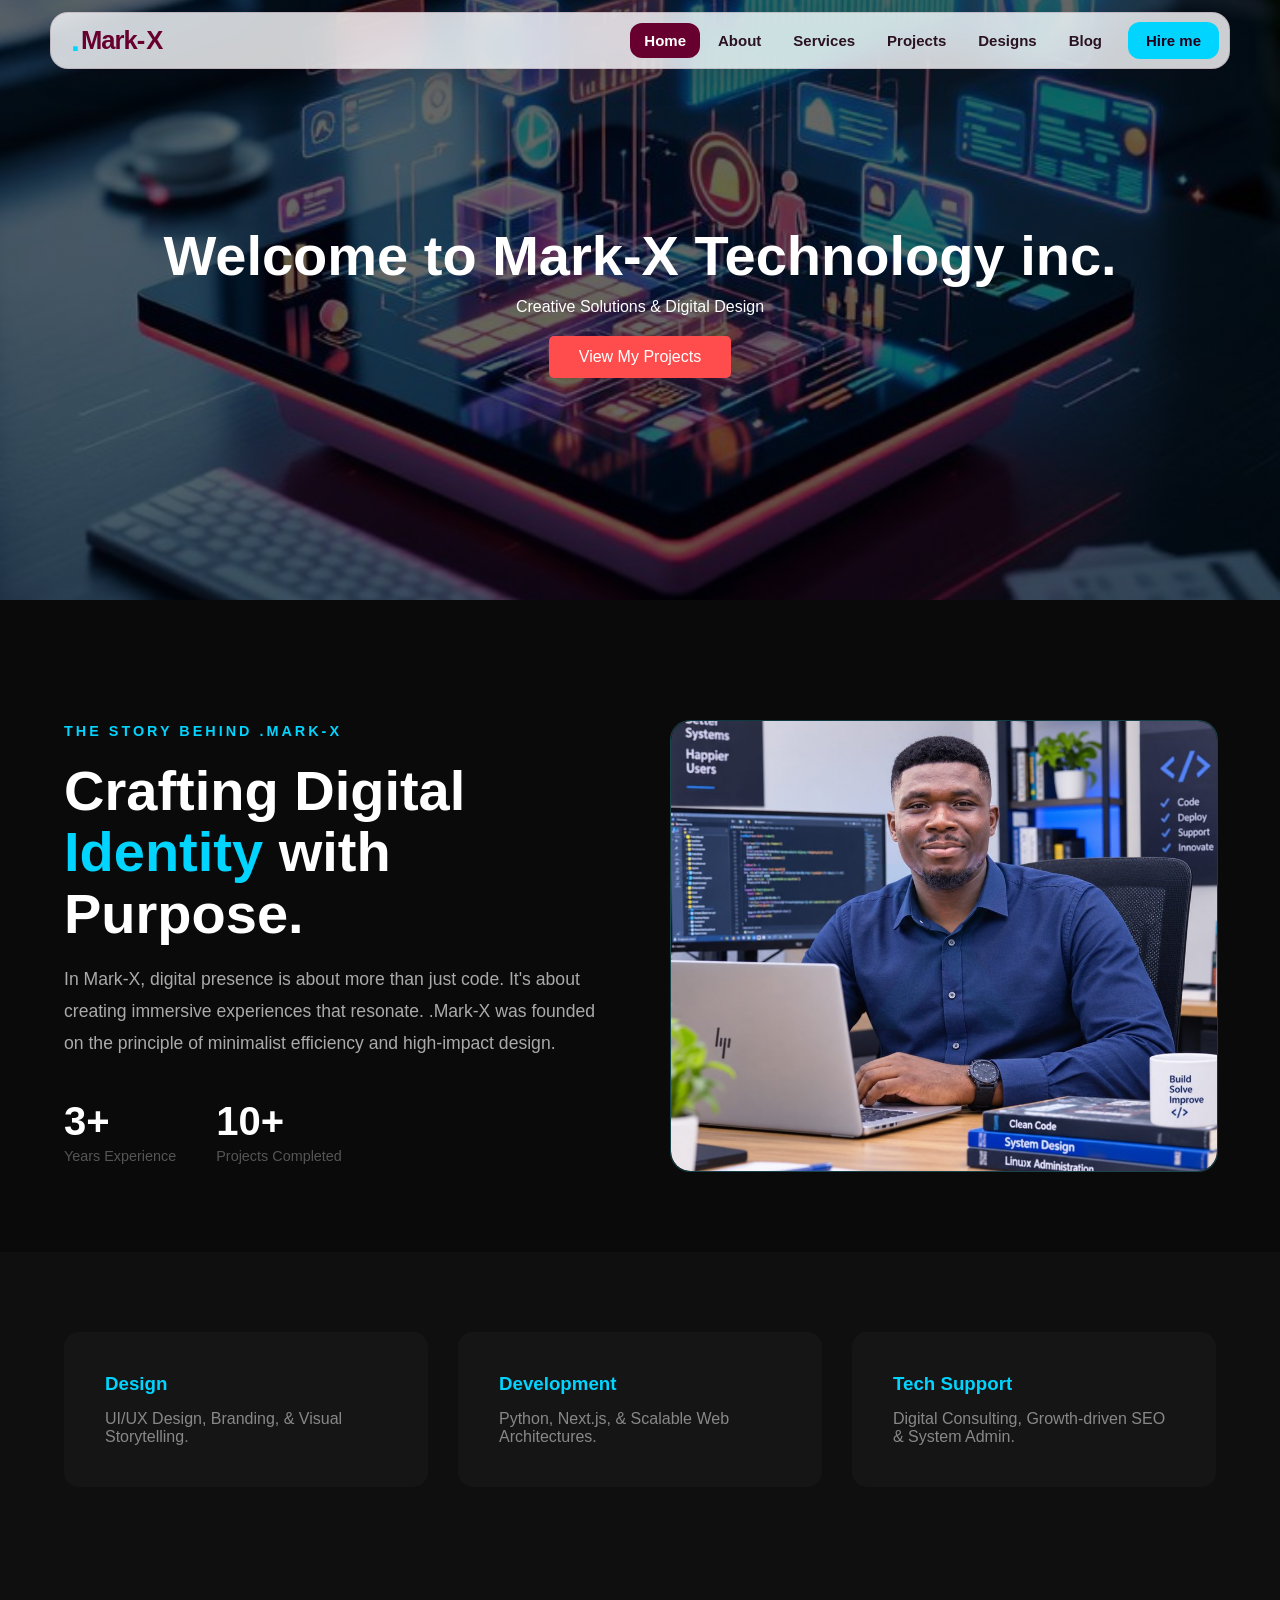
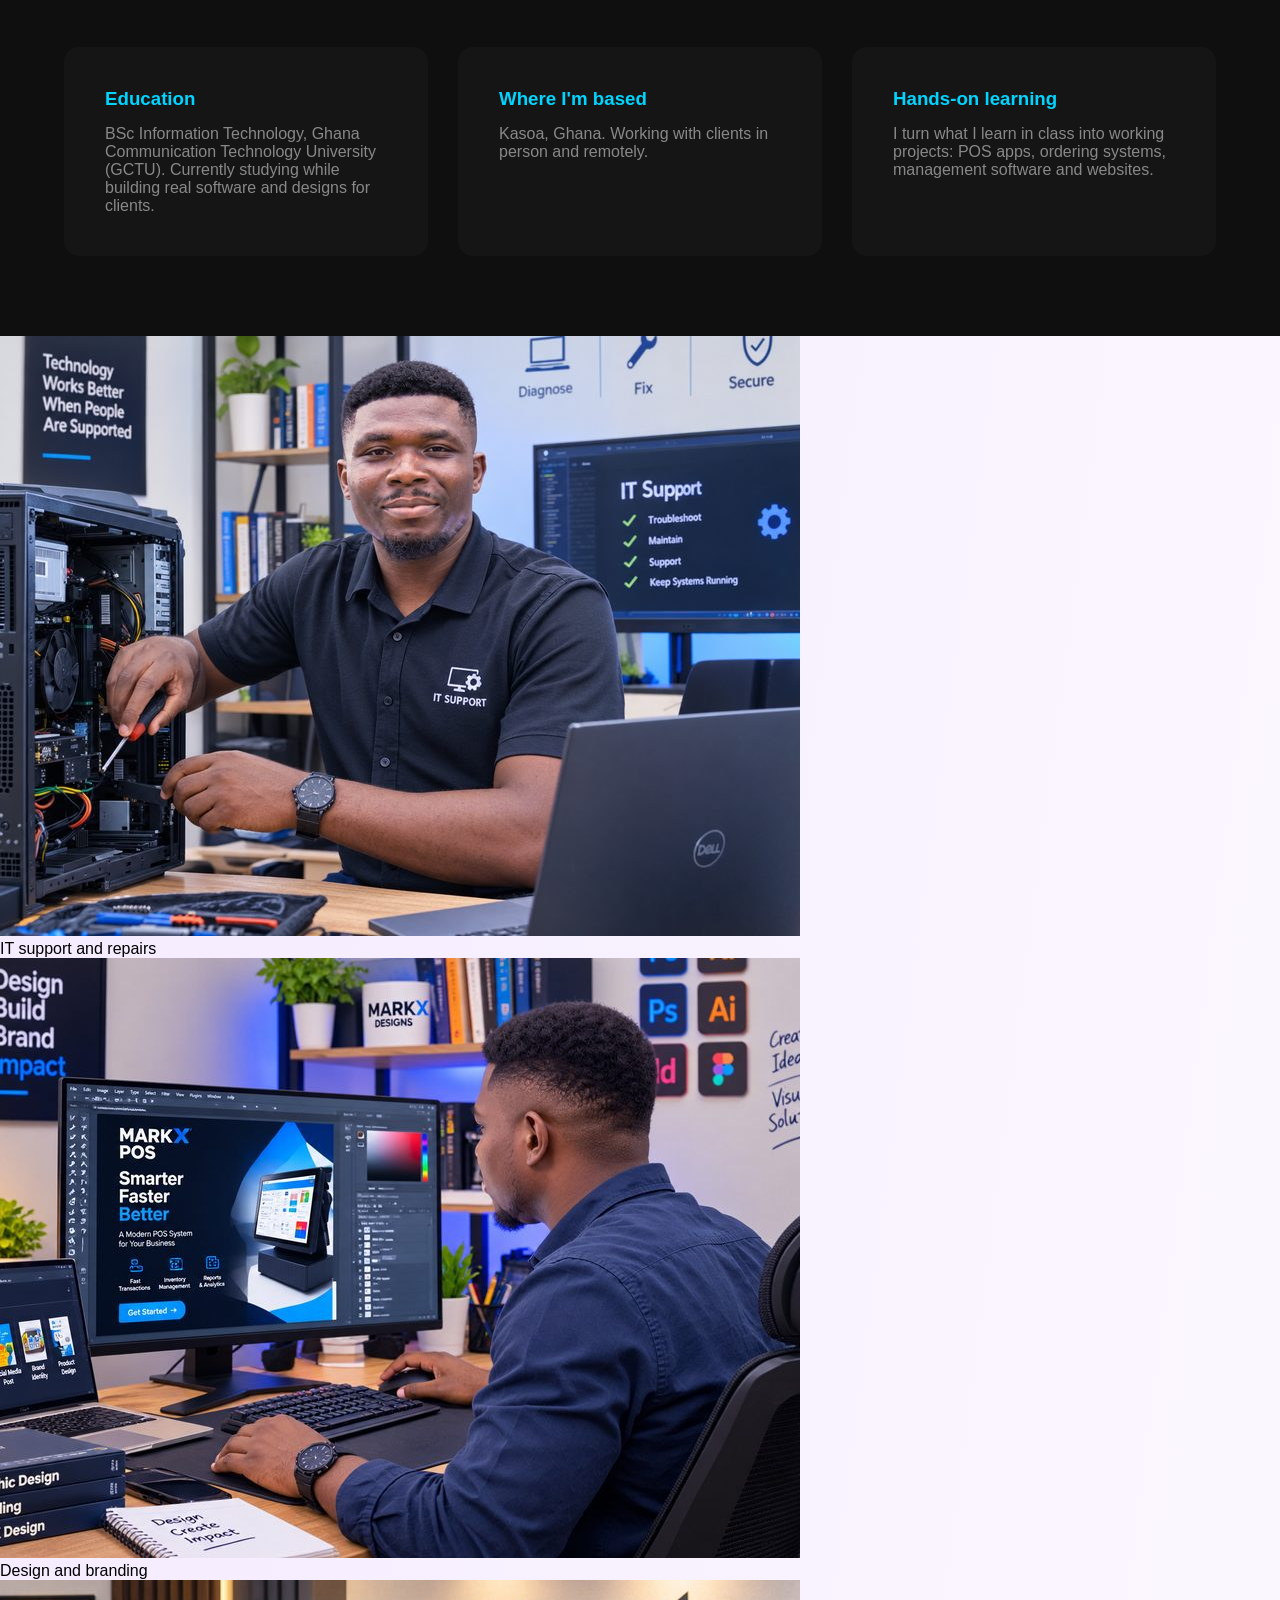
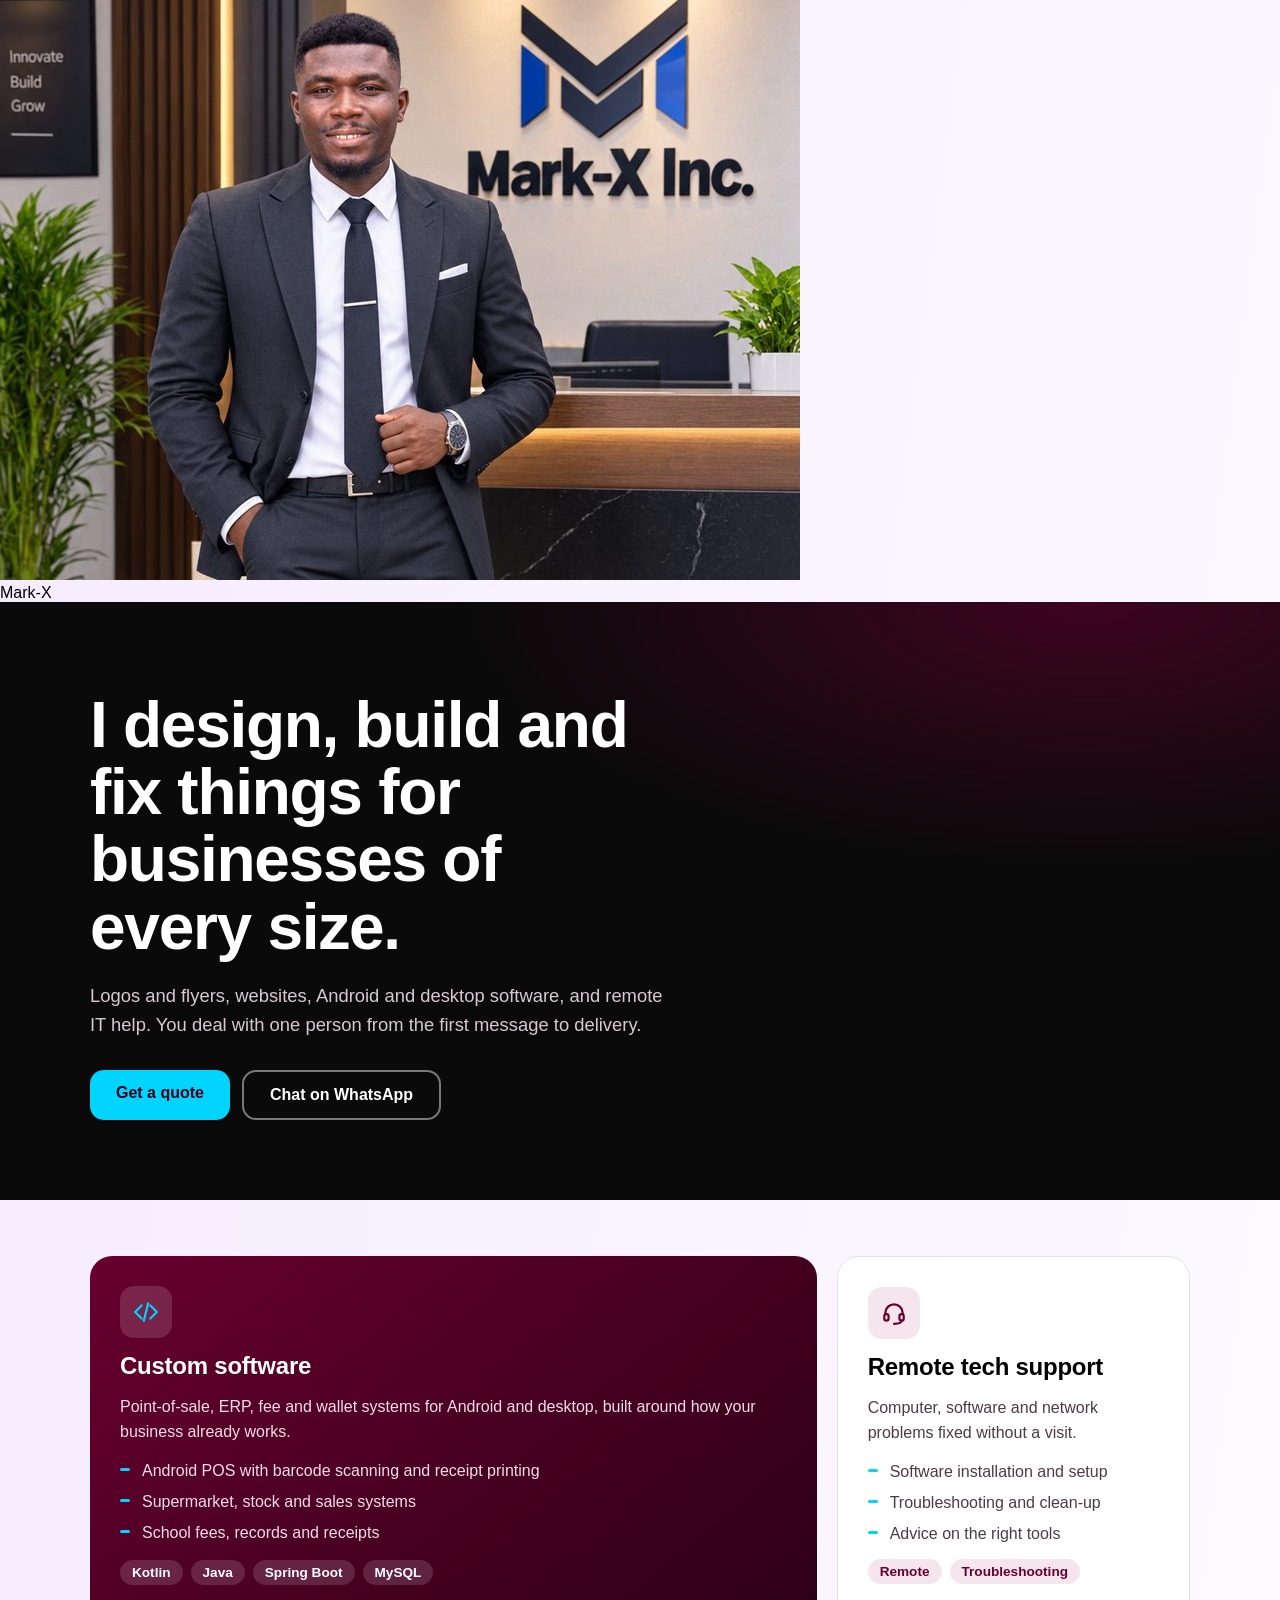
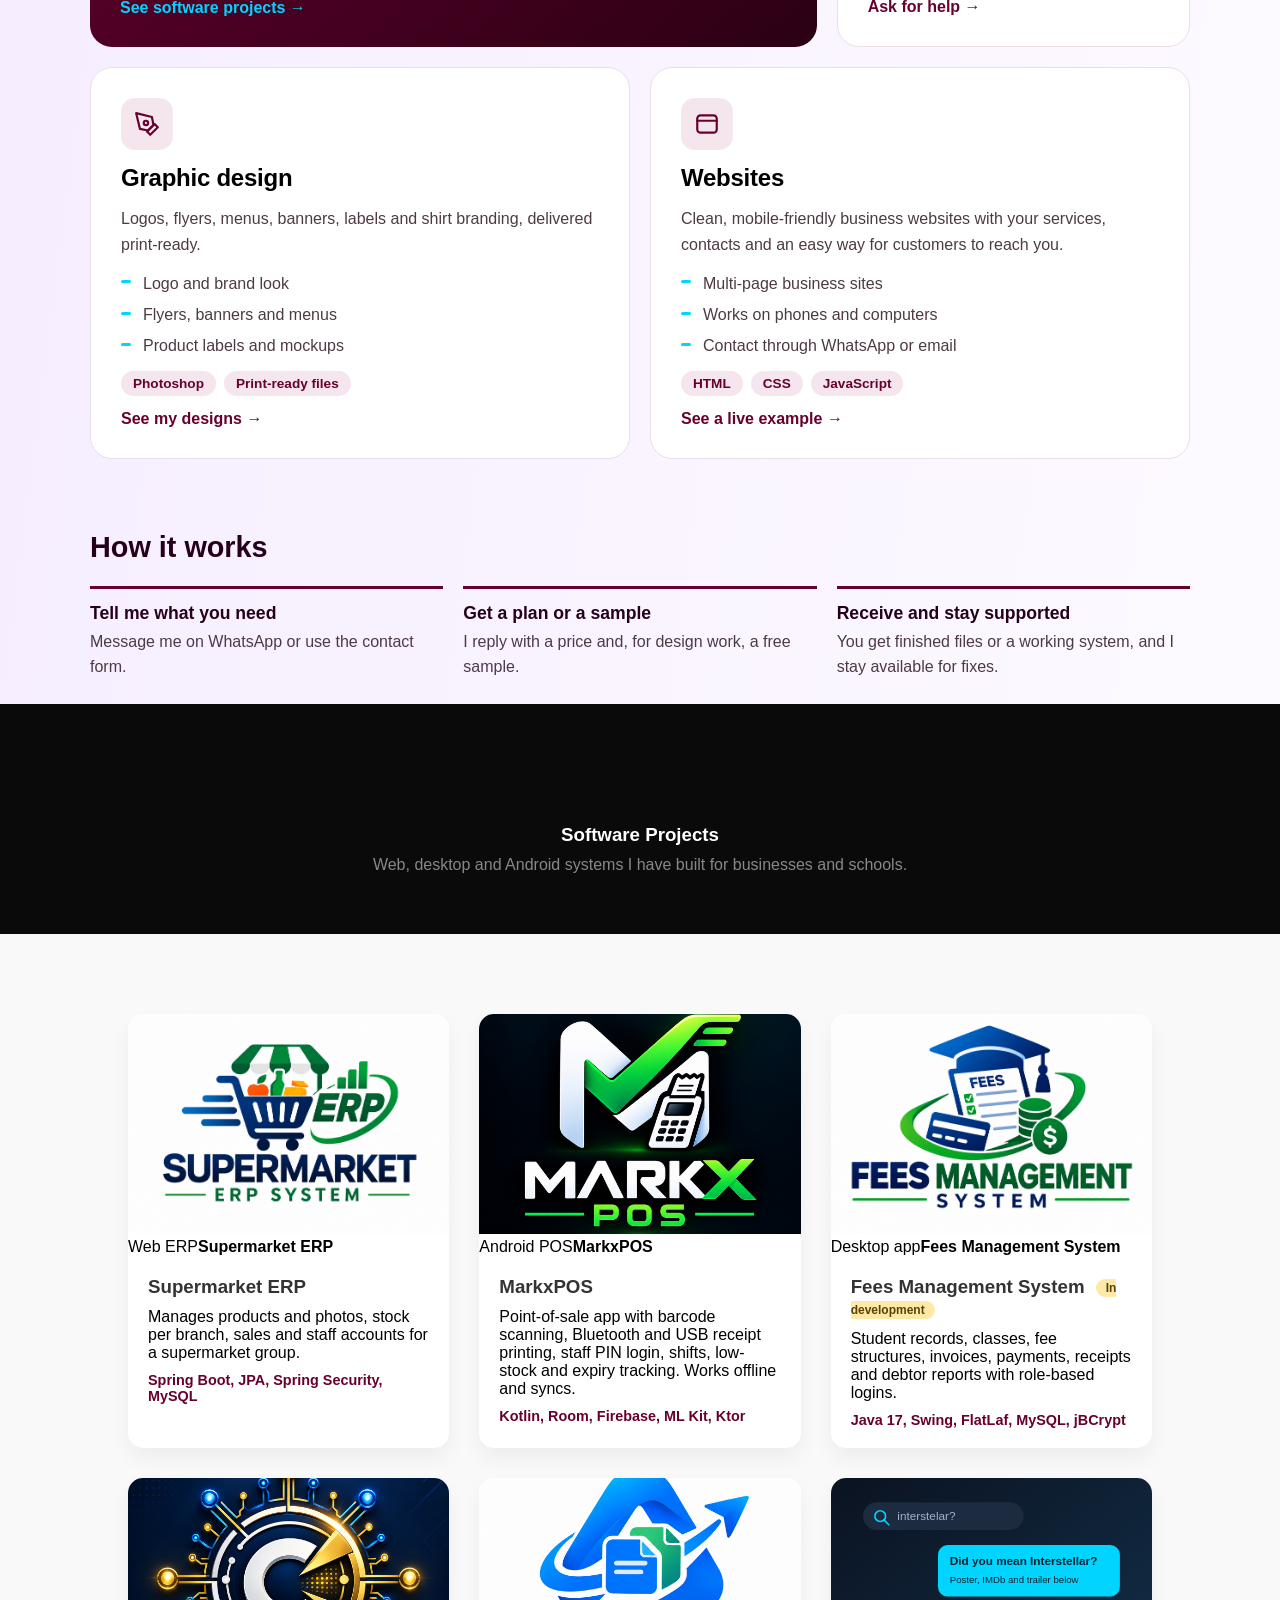
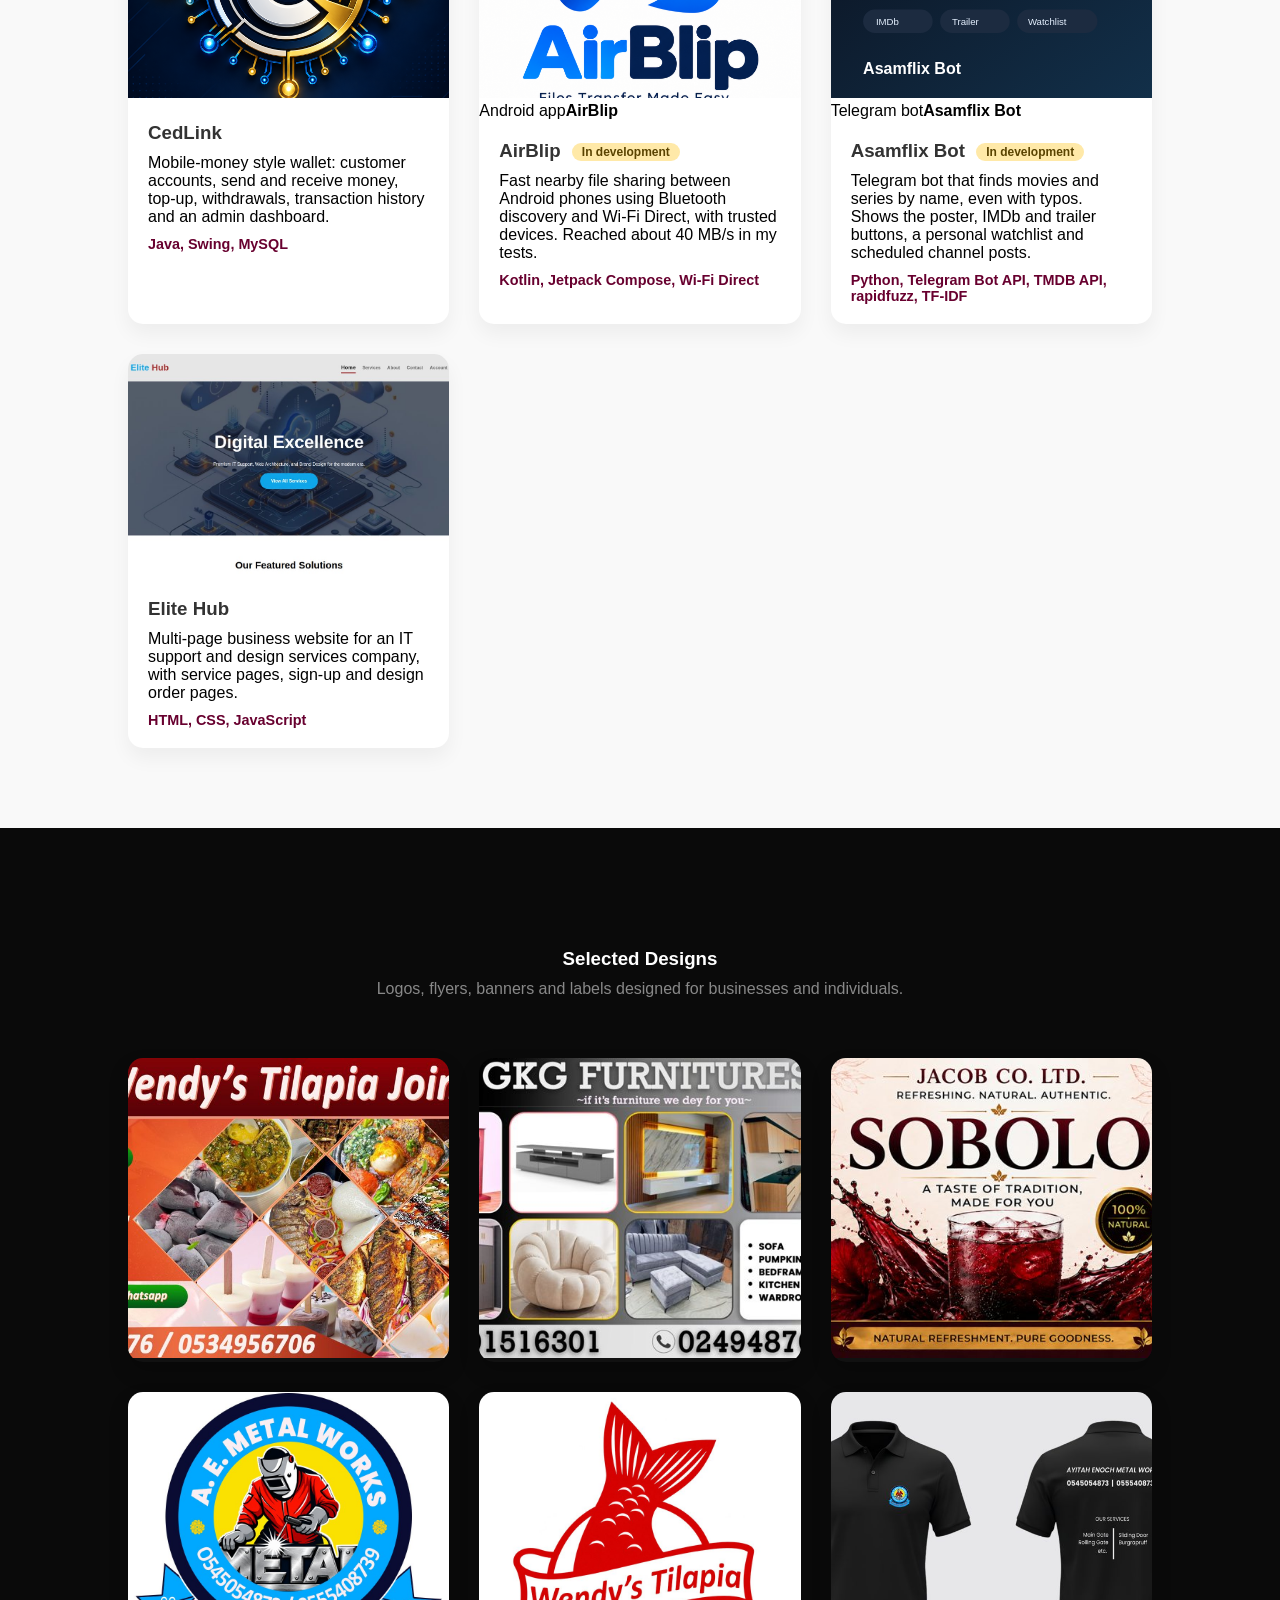
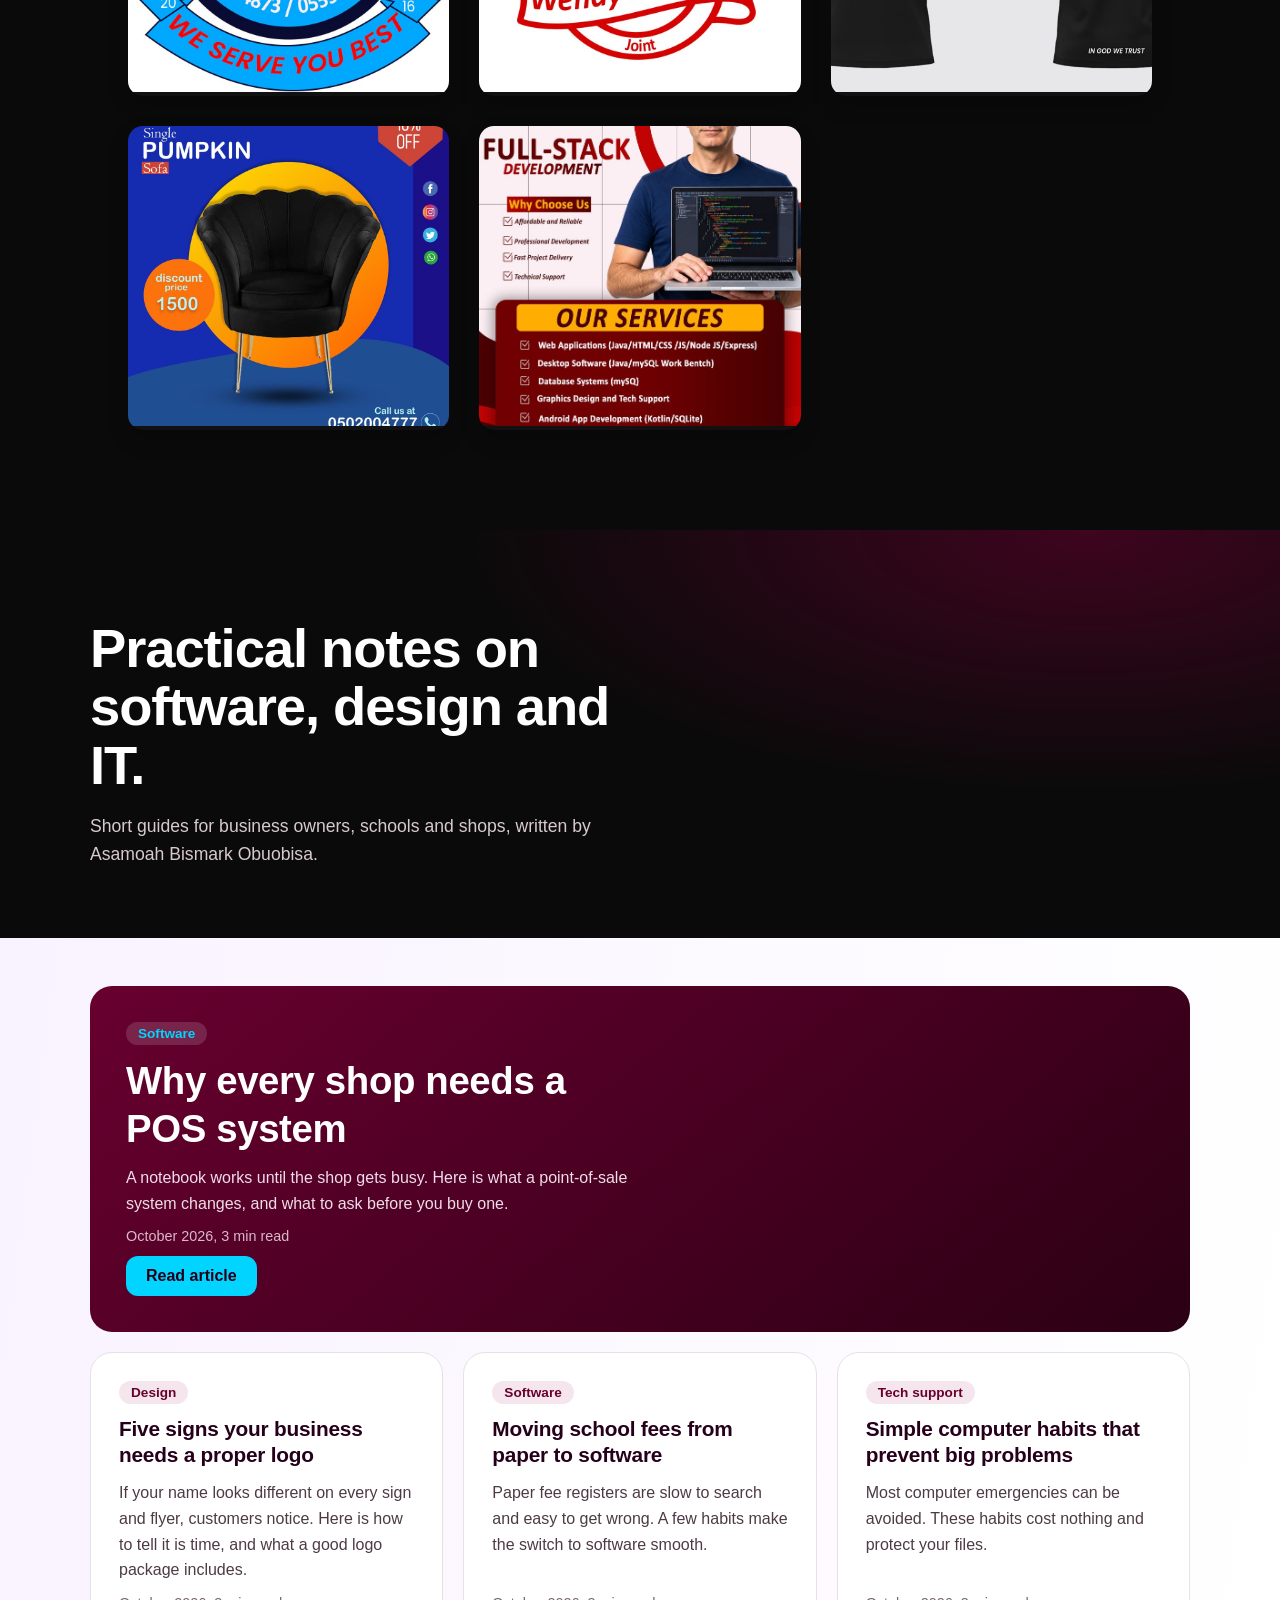
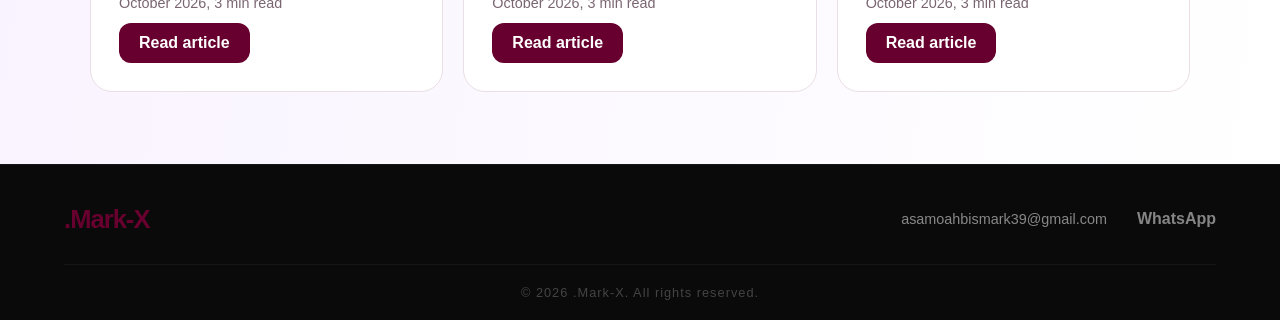
==== commit 32abf7c5: "Add files via upload" ====
--- a/index.html
+++ b/index.html
@@ -70,7 +70,7 @@
 
           <div class="about-visual">
             <div class="visual-box">
-              <img src="img/x visuals.jpg" alt="image" />
+              <img src="img/bismark.jpg" alt="Bismark Asamoah, developer and designer at Mark-X" onerror="this.onerror=null;this.src='img/x visuals.jpg'" />
             </div>
           </div>
         </div>
@@ -92,6 +92,40 @@
           </div>
         </div>
       </section>
+
+      <section class="expertise">
+        <div class="expertise-grid">
+          <div class="skill-card">
+            <h3>Education</h3>
+            <p>BSc Information Technology, Ghana Communication Technology University (GCTU). Currently studying while building real software and designs for clients.</p>
+          </div>
+          <div class="skill-card">
+            <h3>Where I'm based</h3>
+            <p>Kasoa, Ghana. Working with clients in person and remotely.</p>
+          </div>
+          <div class="skill-card">
+            <h3>Hands-on learning</h3>
+            <p>I turn what I learn in class into working projects: POS apps, ordering systems, management software and websites.</p>
+          </div>
+        </div>
+      </section>
+      <section class="photo-section">
+        <div class="photo-row">
+        <figure>
+          <img src="img/bismark-it-support.jpg" alt="Bismark fixing a computer, IT support" loading="lazy" />
+          <figcaption>IT support and repairs</figcaption>
+        </figure>
+        <figure>
+          <img src="img/bismark-design.jpg" alt="Bismark working on a design project" loading="lazy" />
+          <figcaption>Design and branding</figcaption>
+        </figure>
+        <figure>
+          <img src="img/bismark-office.jpg" alt="Bismark at the Mark-X office" loading="lazy" />
+          <figcaption>Mark-X</figcaption>
+        </figure>
+        </div>
+      </section>
+
     
       </section>
 
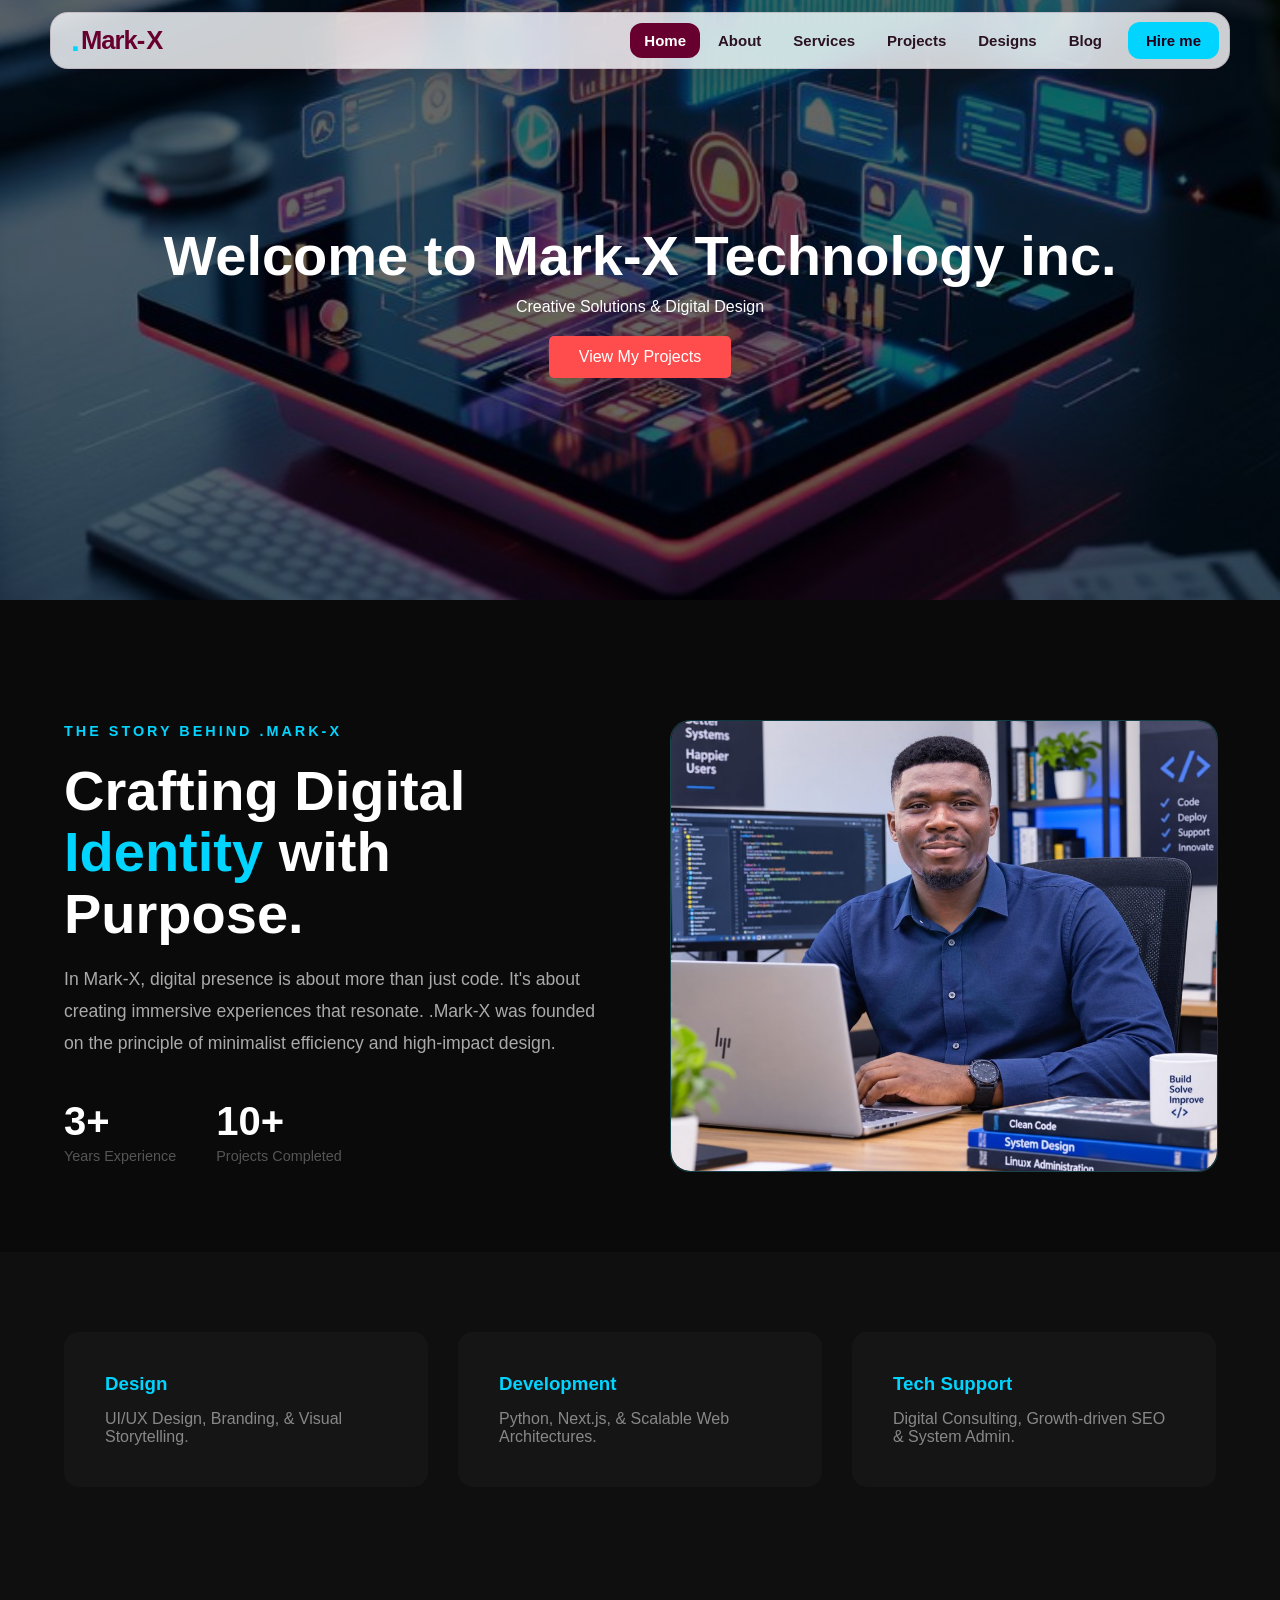
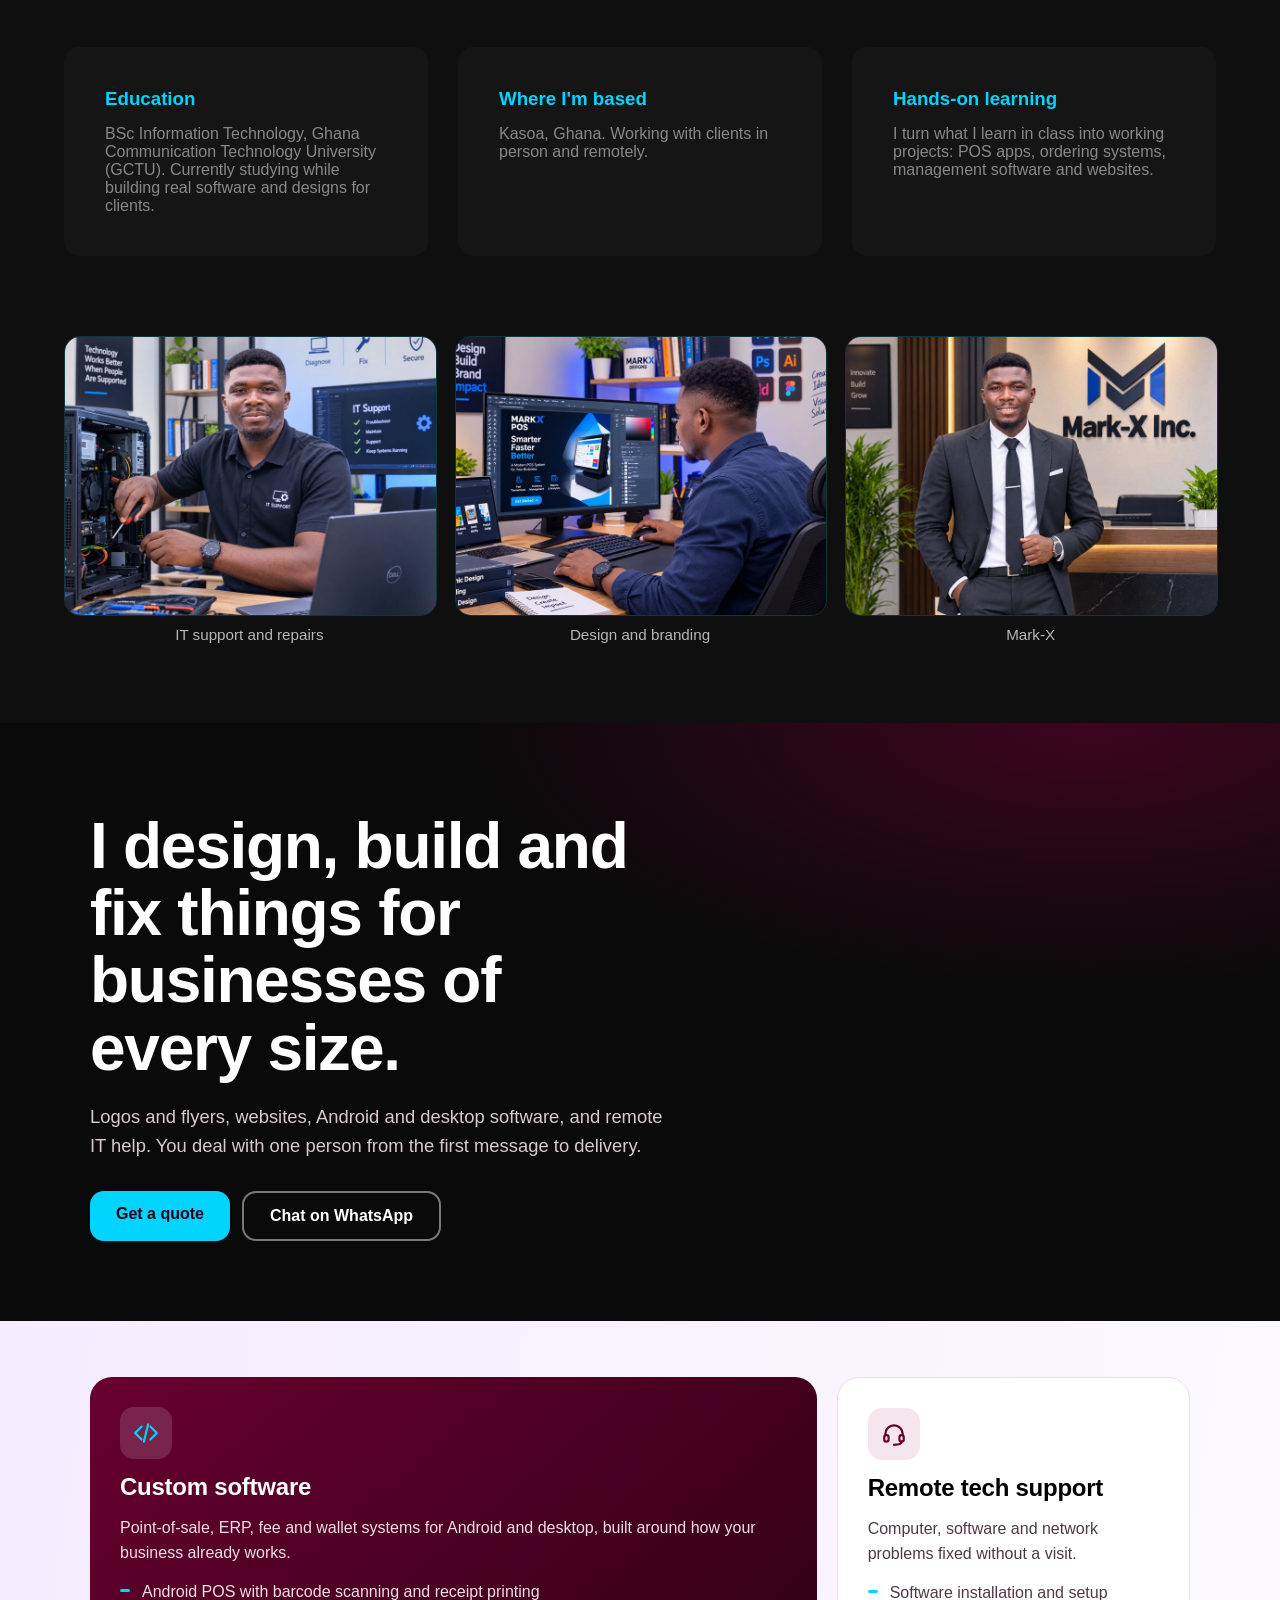
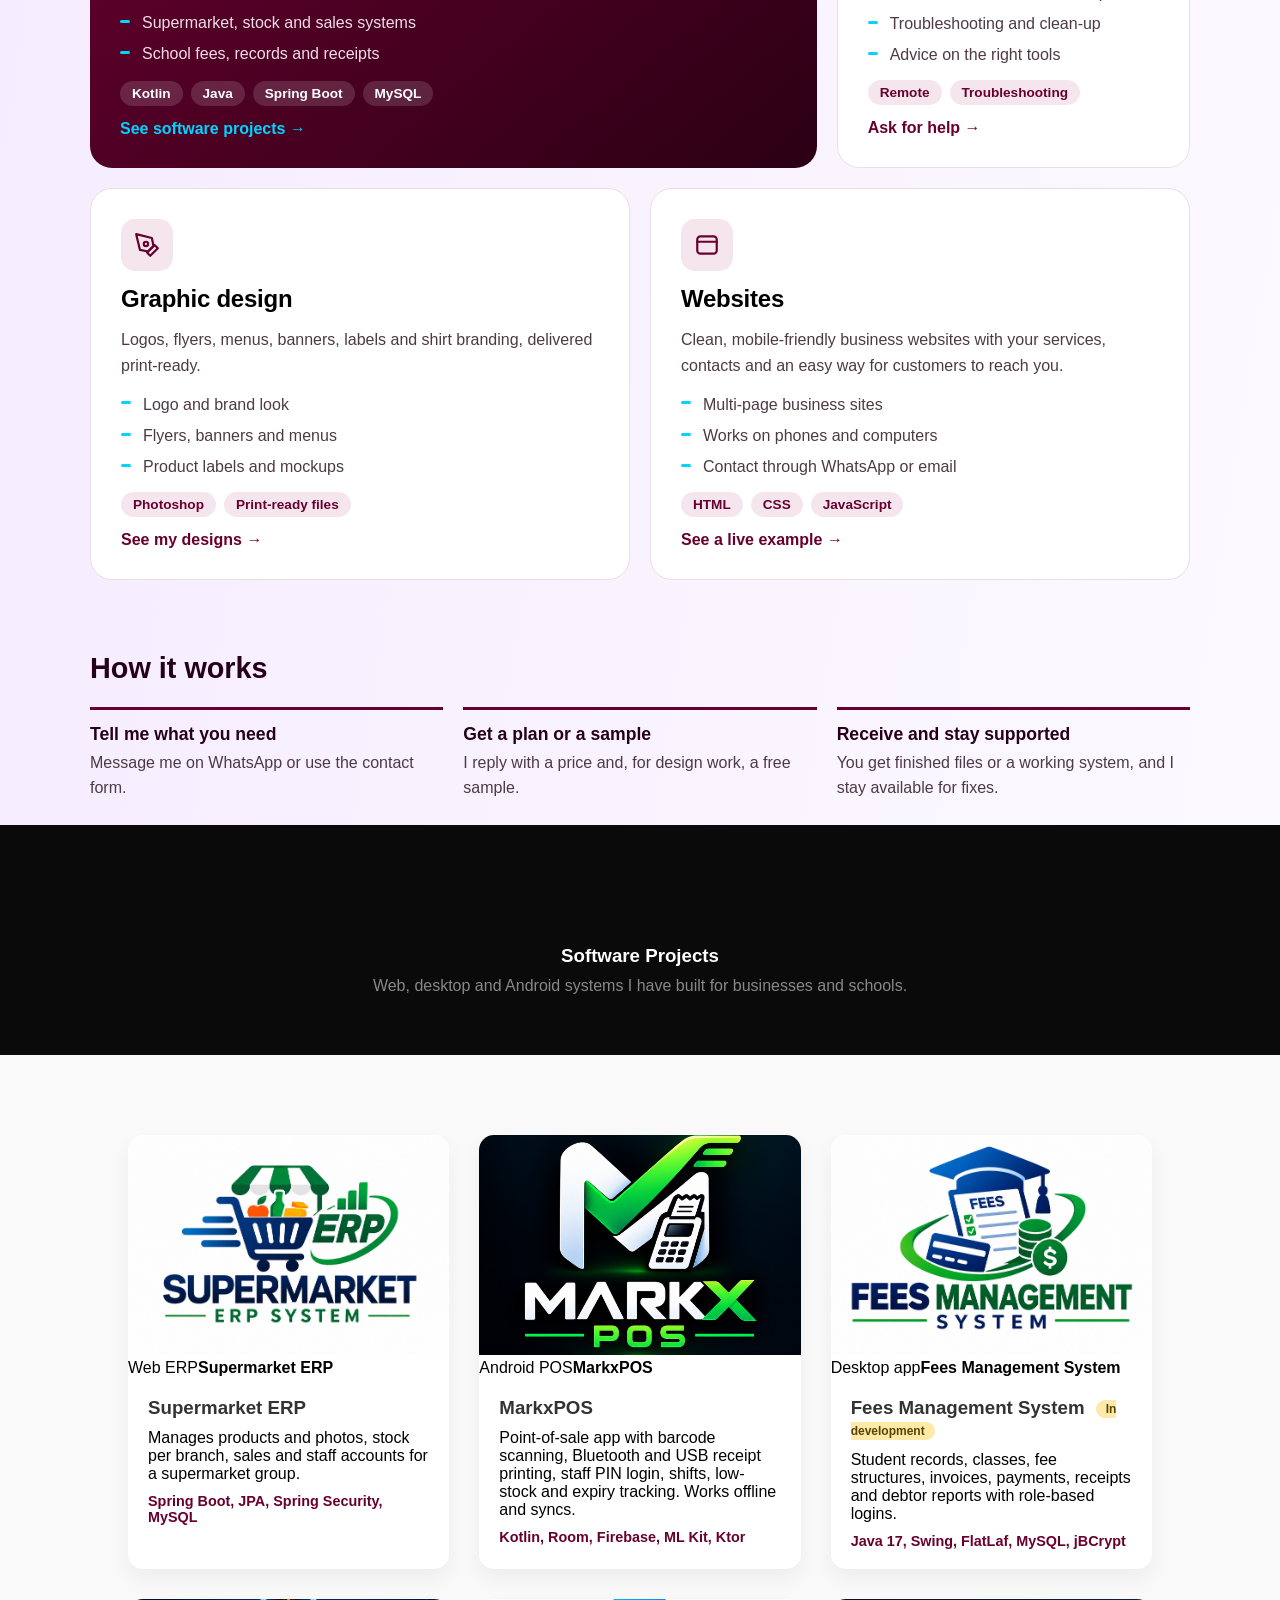
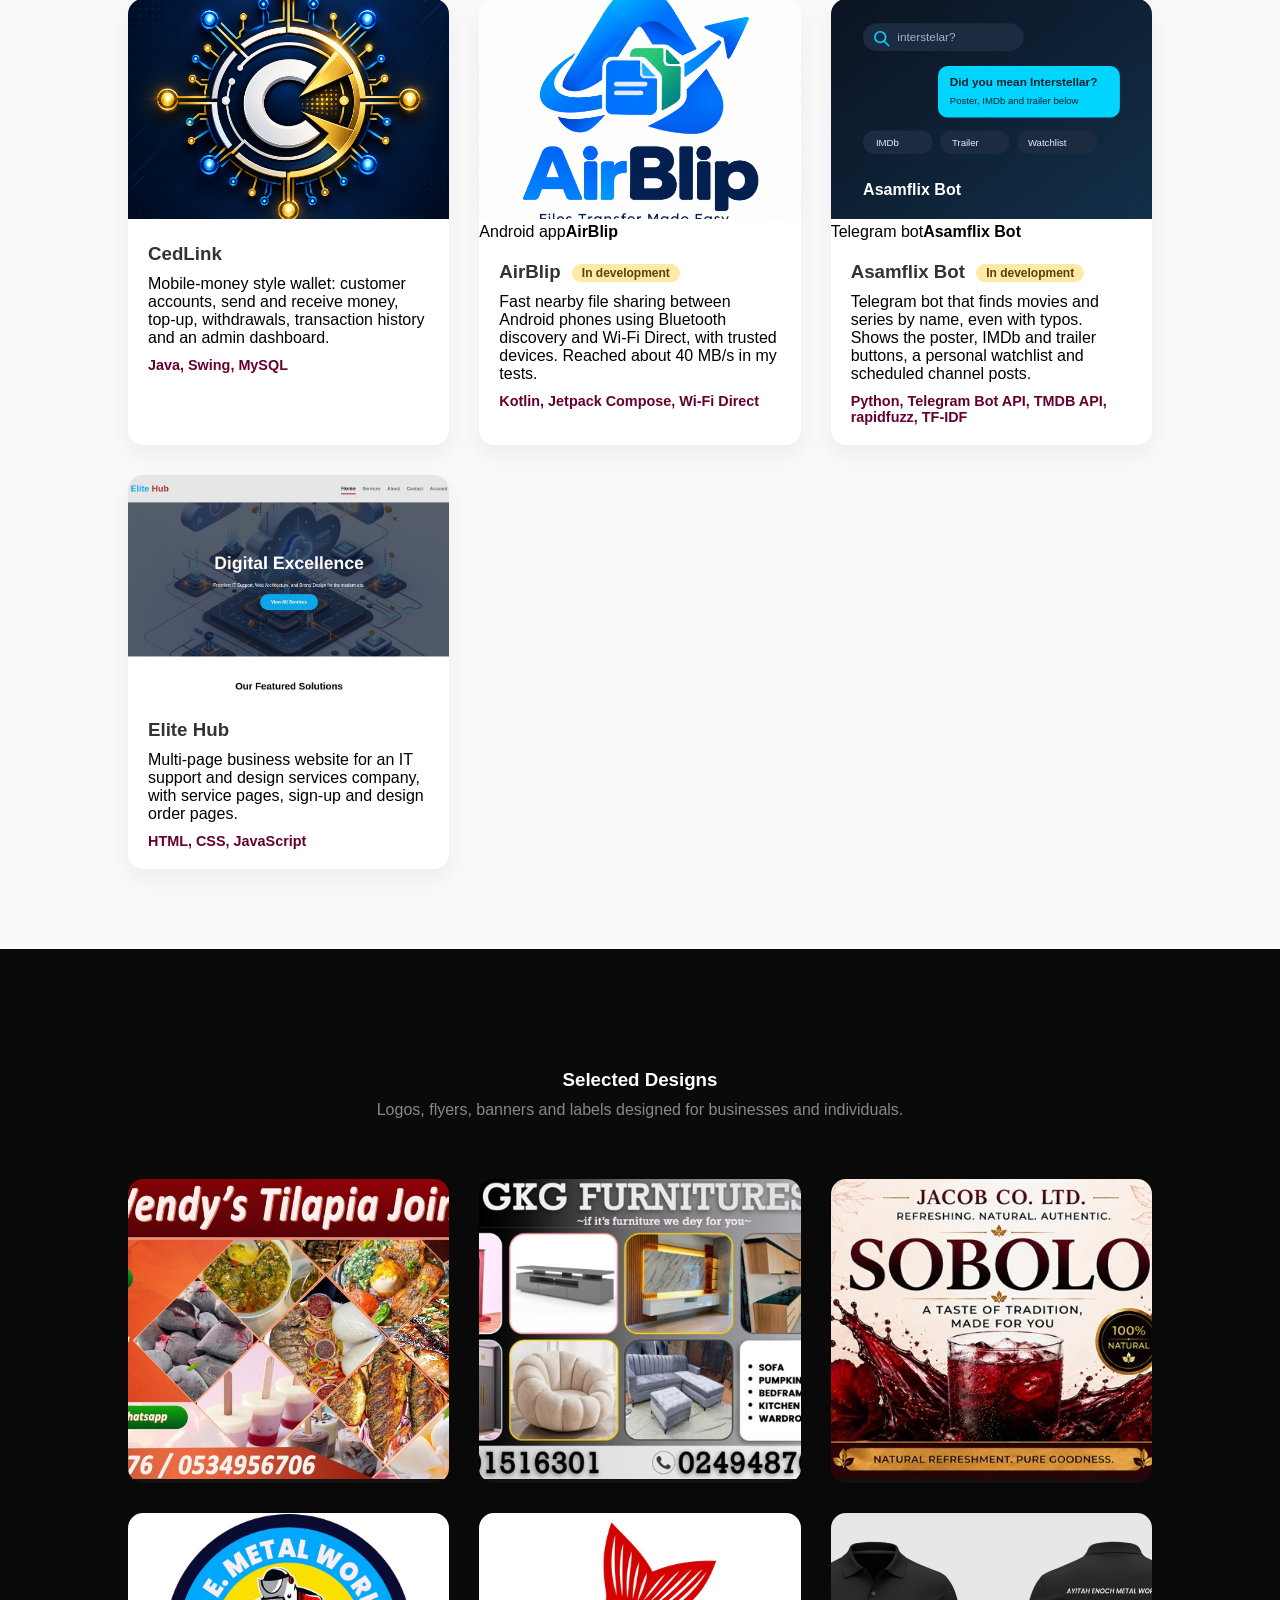
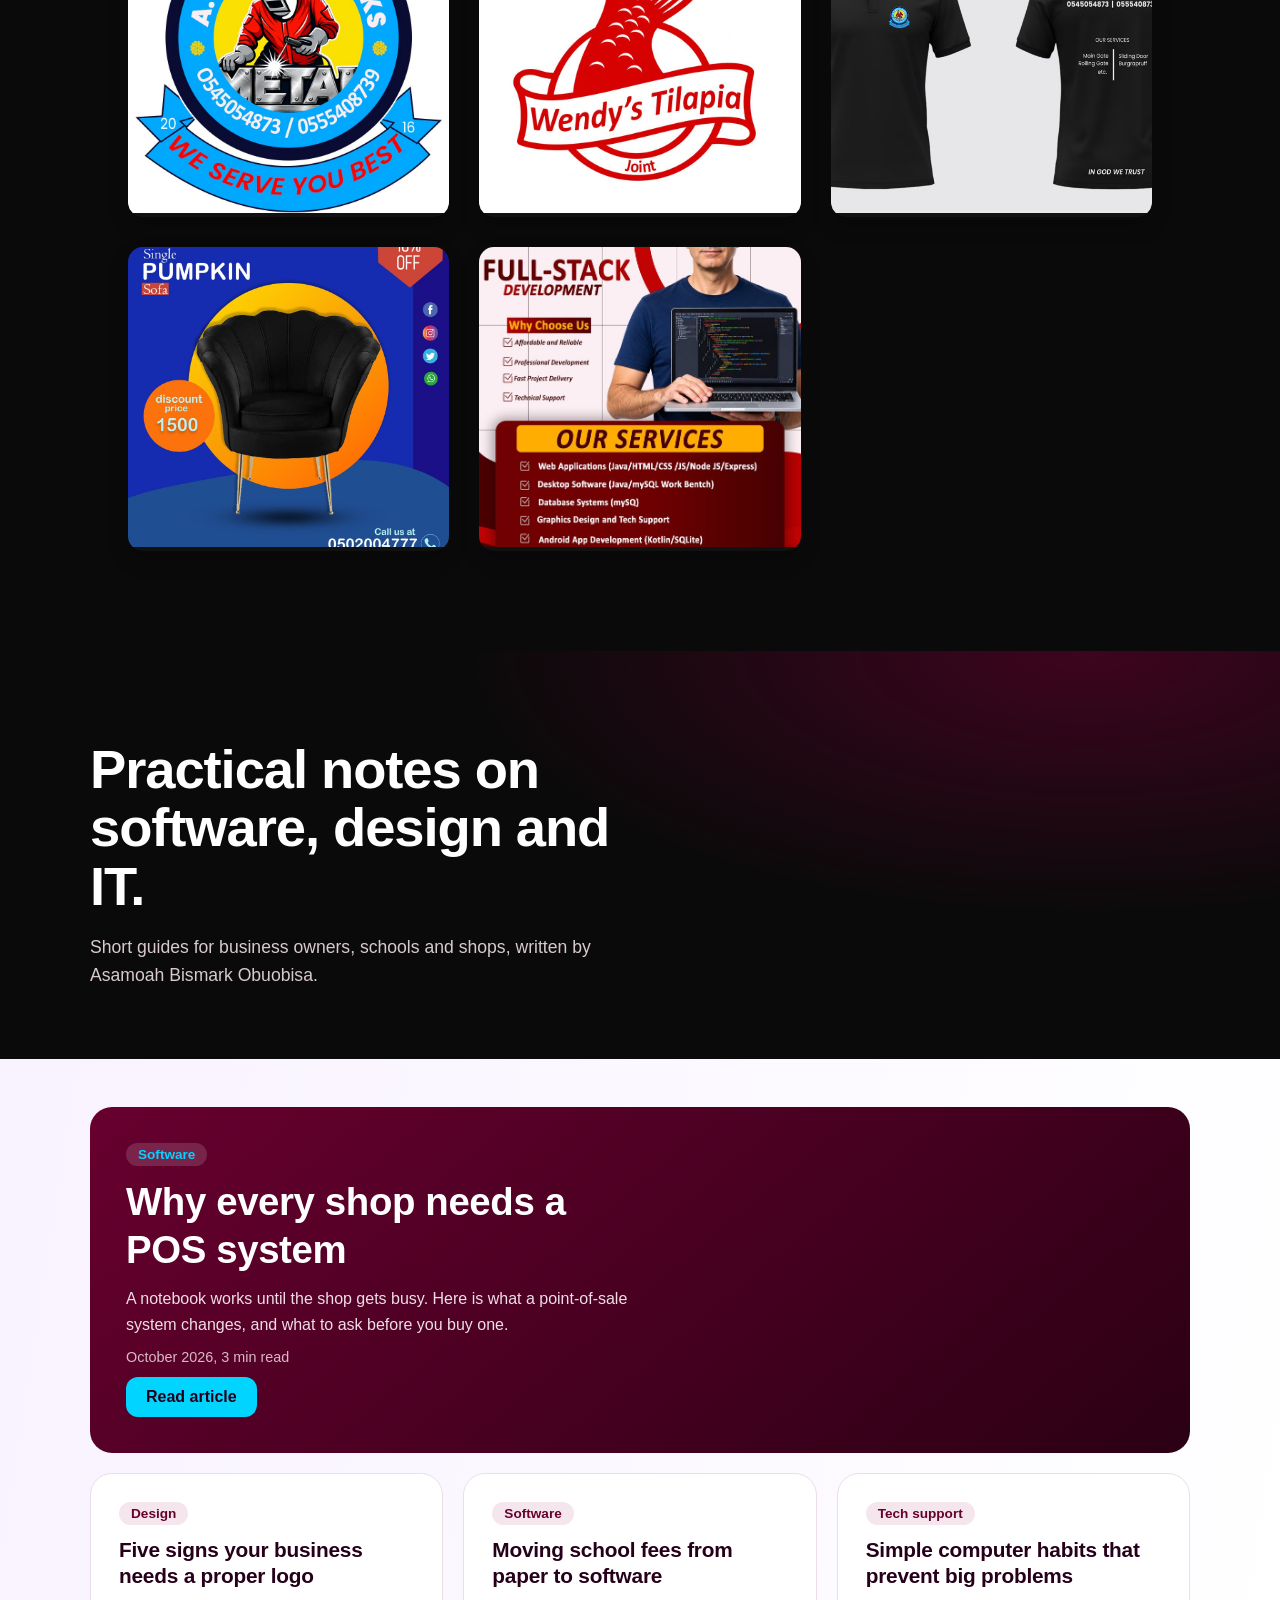
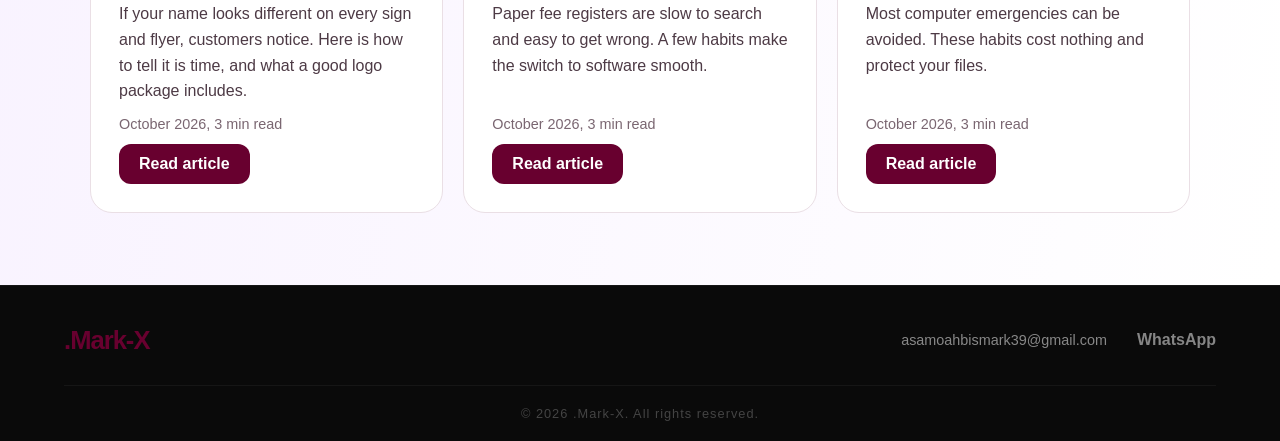
==== commit e6f11013: "Add files via upload" ====
--- a/index.html
+++ b/index.html
@@ -13,6 +13,17 @@
     <meta property="og:url" content="https://markx.tech/" />
 
     <link rel="stylesheet" href="style.css" />
+    <style>
+      /* Photos of Bismark: side by side */
+      .photo-section { background: #0f0f0f; padding: 0 5% 80px; }
+      .photo-row { display: grid; grid-template-columns: repeat(3, minmax(0, 1fr)); gap: 20px; max-width: 1200px; margin: 0 auto; }
+      .photo-row figure { margin: 0; }
+      .photo-row img { display: block; width: 100%; aspect-ratio: 4 / 3; object-fit: cover; border-radius: 16px; border: 1px solid rgba(0, 212, 255, 0.2); }
+      .photo-row figcaption { margin-top: 10px; text-align: center; font-size: 0.95rem; color: rgba(255, 255, 255, 0.7); }
+      @media (max-width: 700px) { .photo-row { grid-template-columns: minmax(0, 1fr); } }
+      .about-visual .visual-box { overflow: hidden; }
+      .about-visual .visual-box img { width: 100%; height: 100%; object-fit: cover; object-position: center 20%; }
+    </style>
   </head>
   <body>
     <header>
